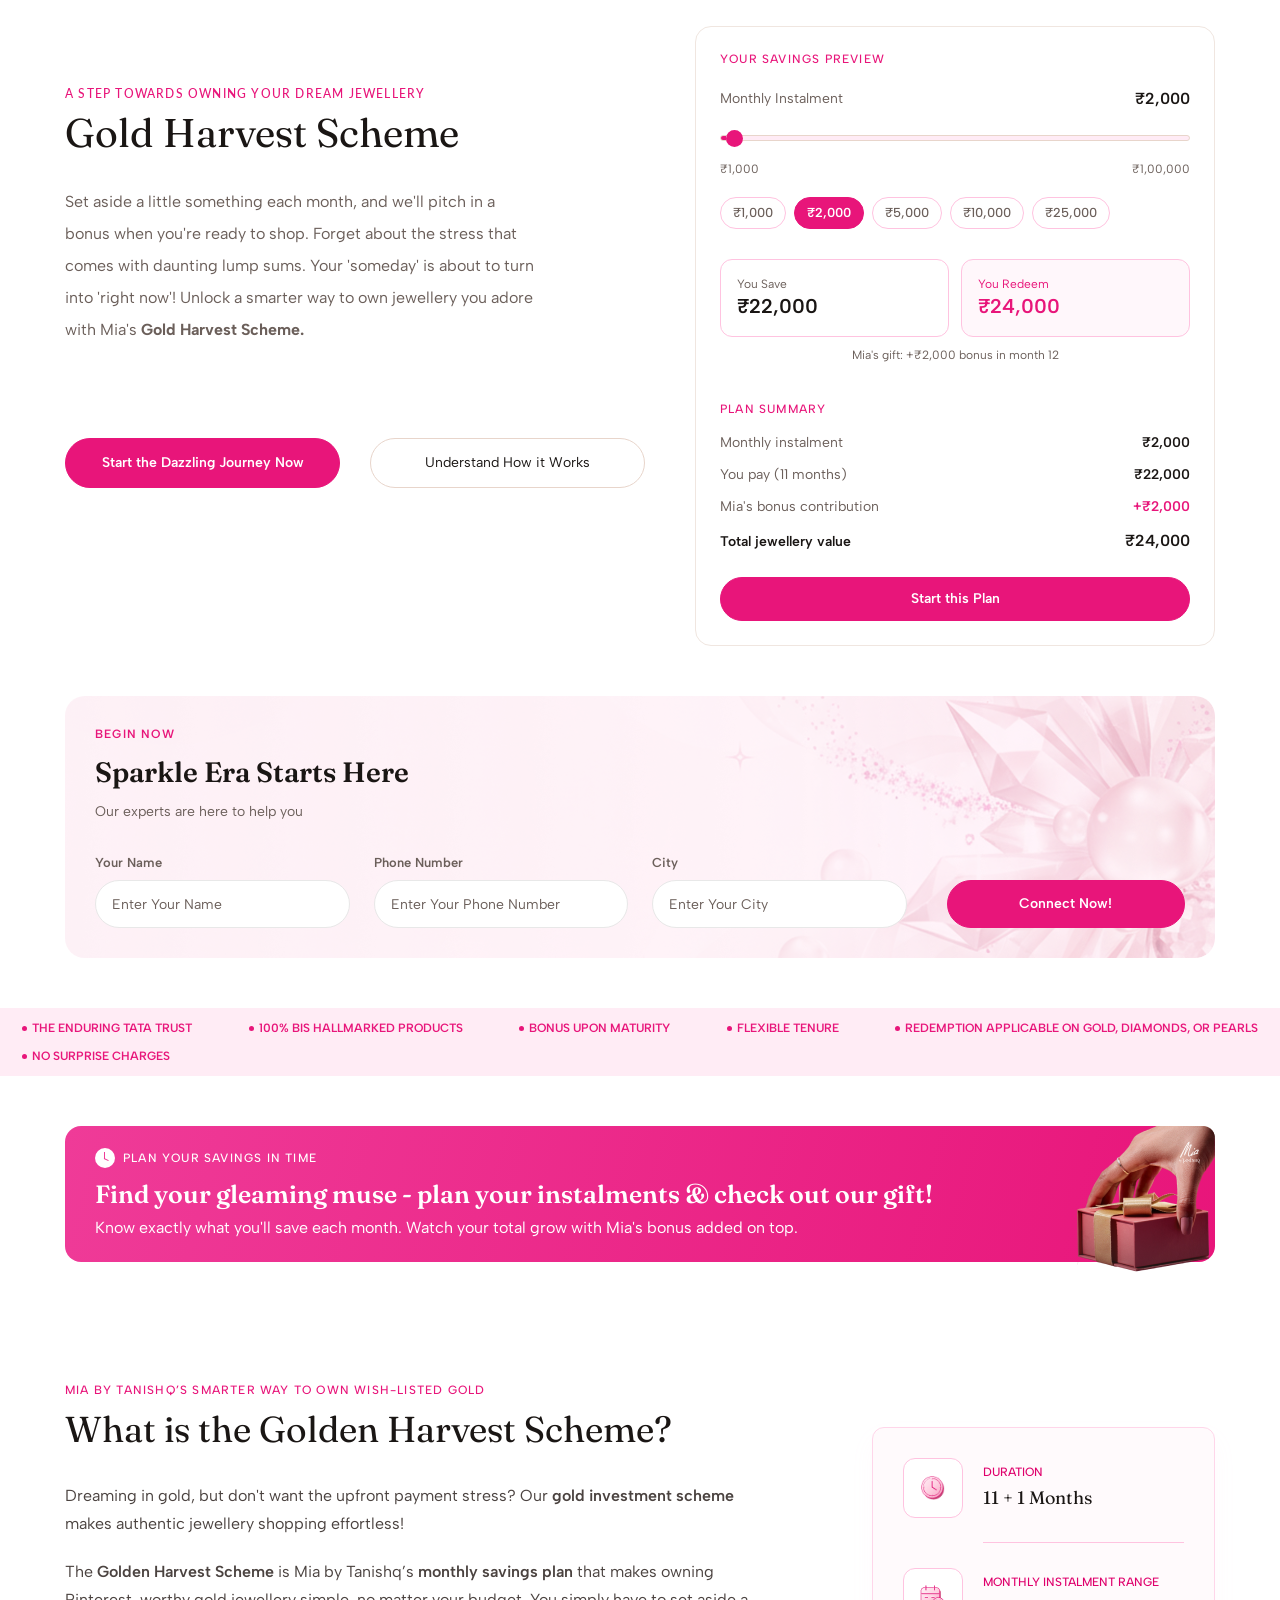
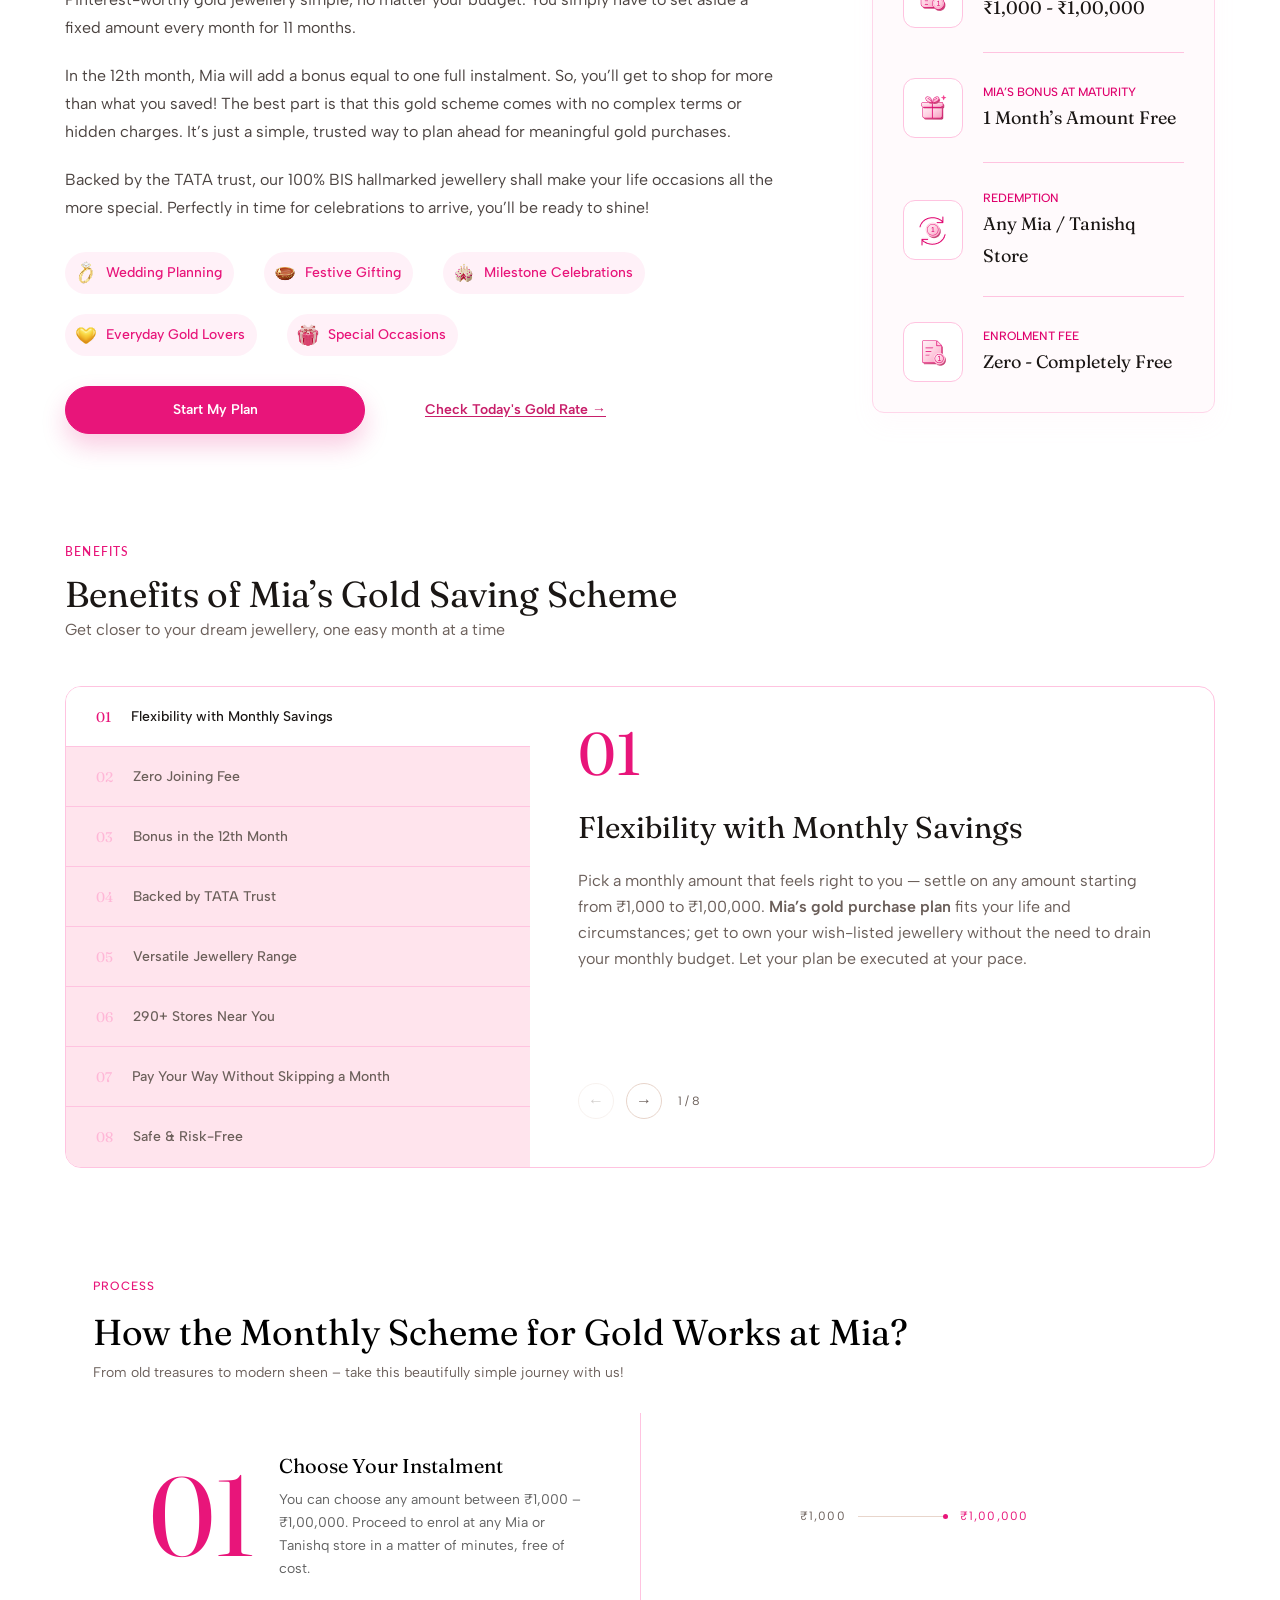
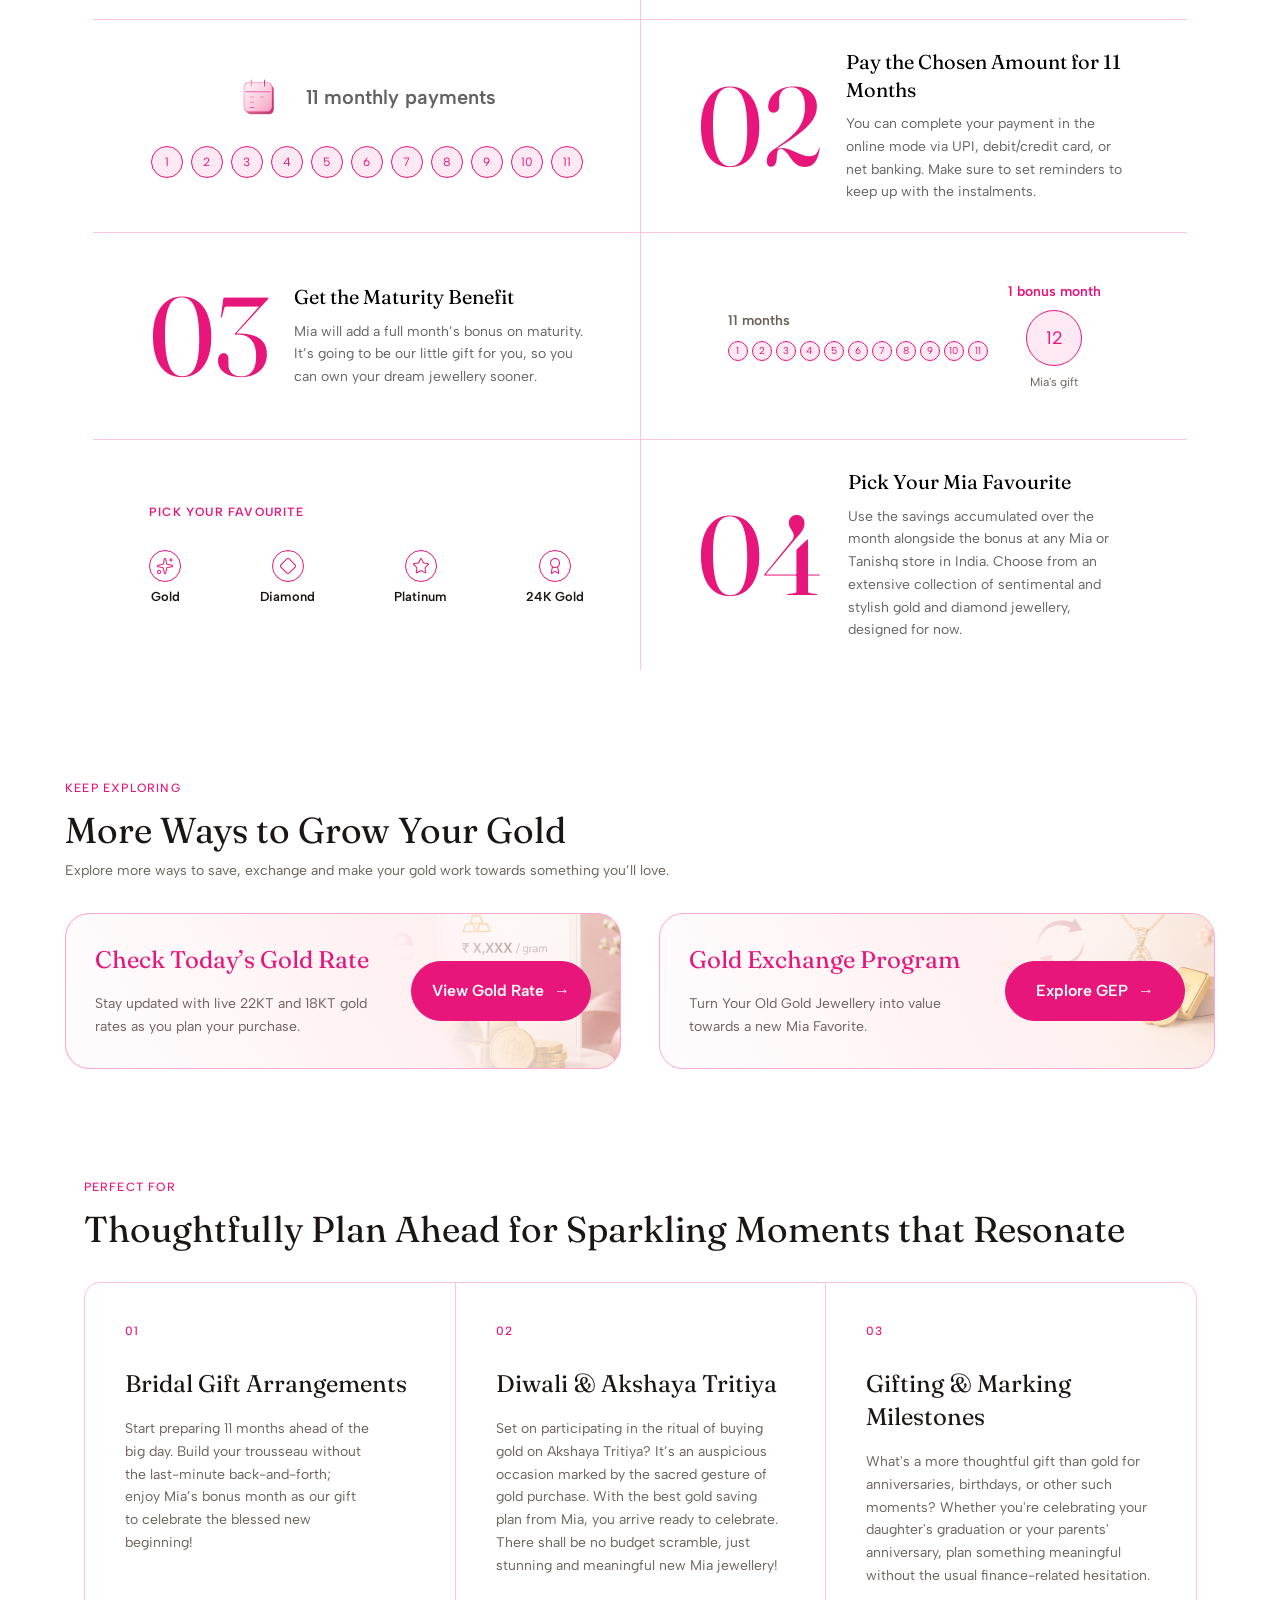
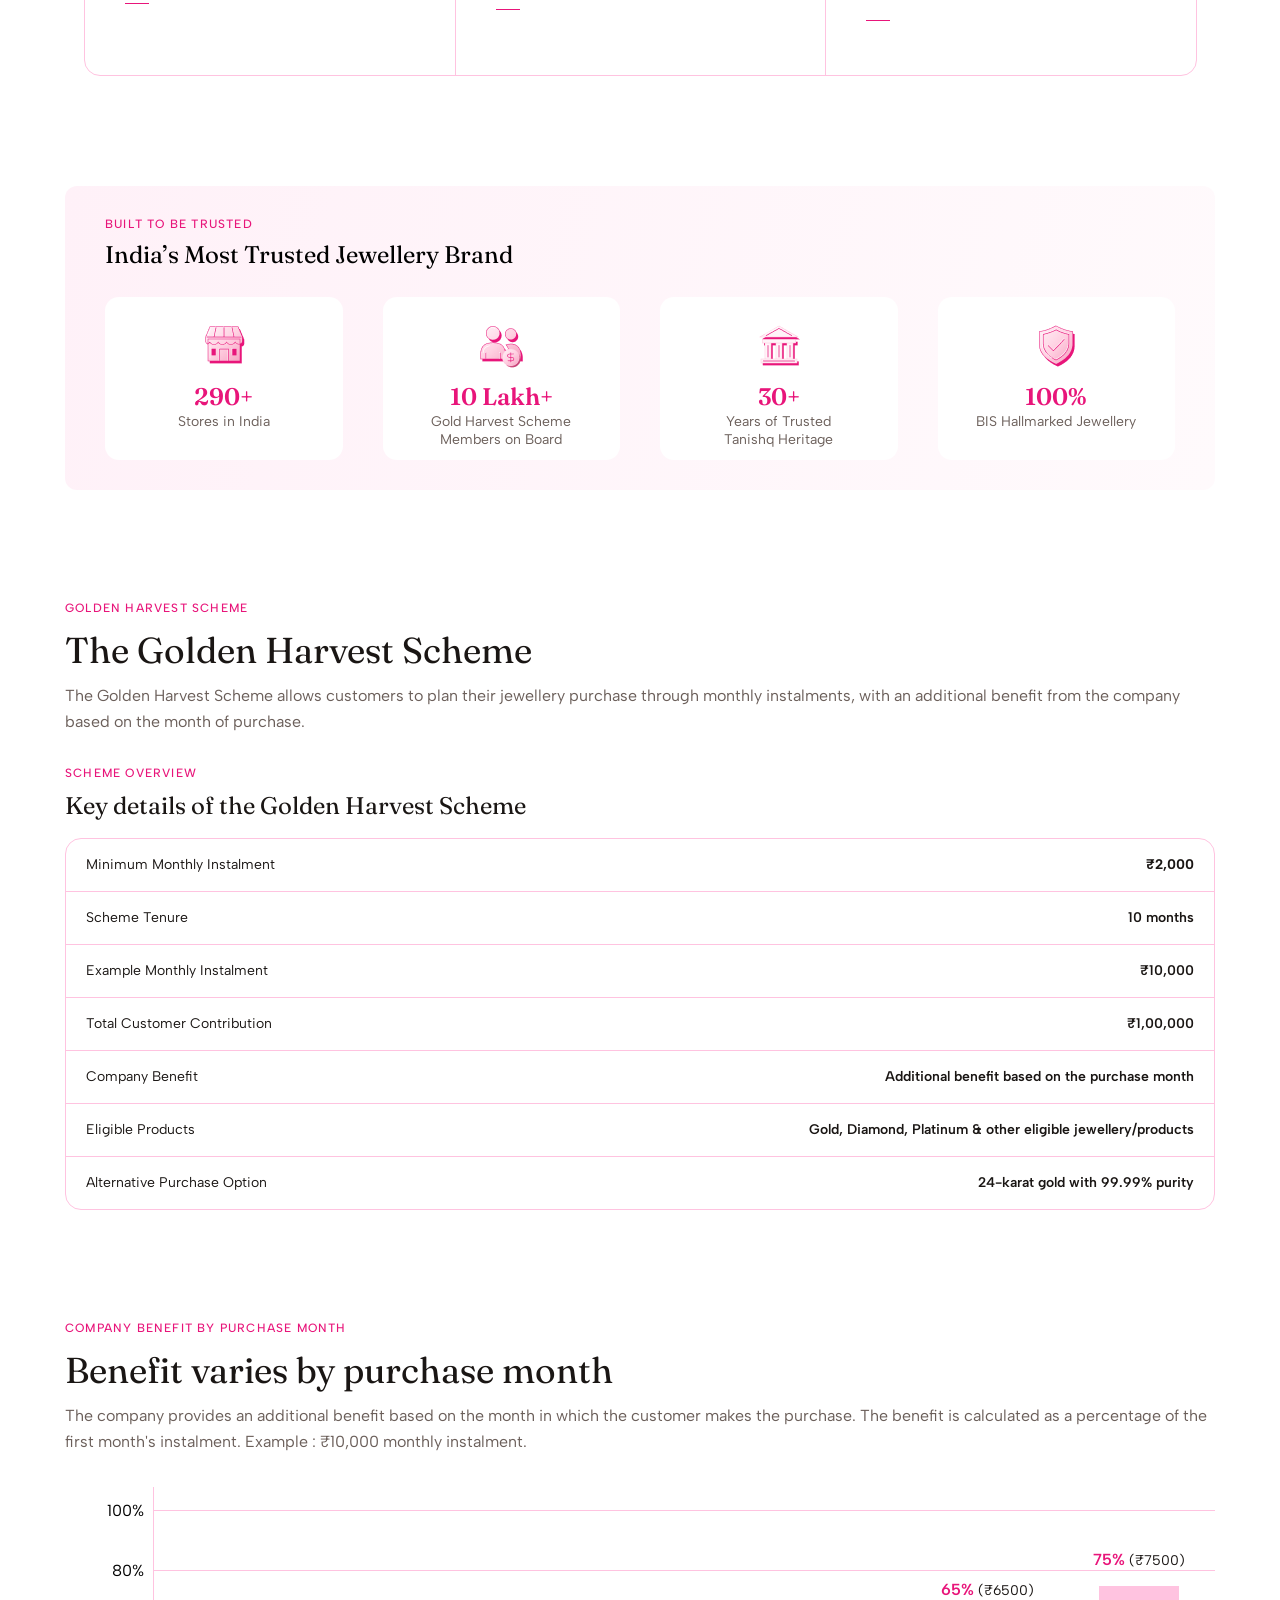
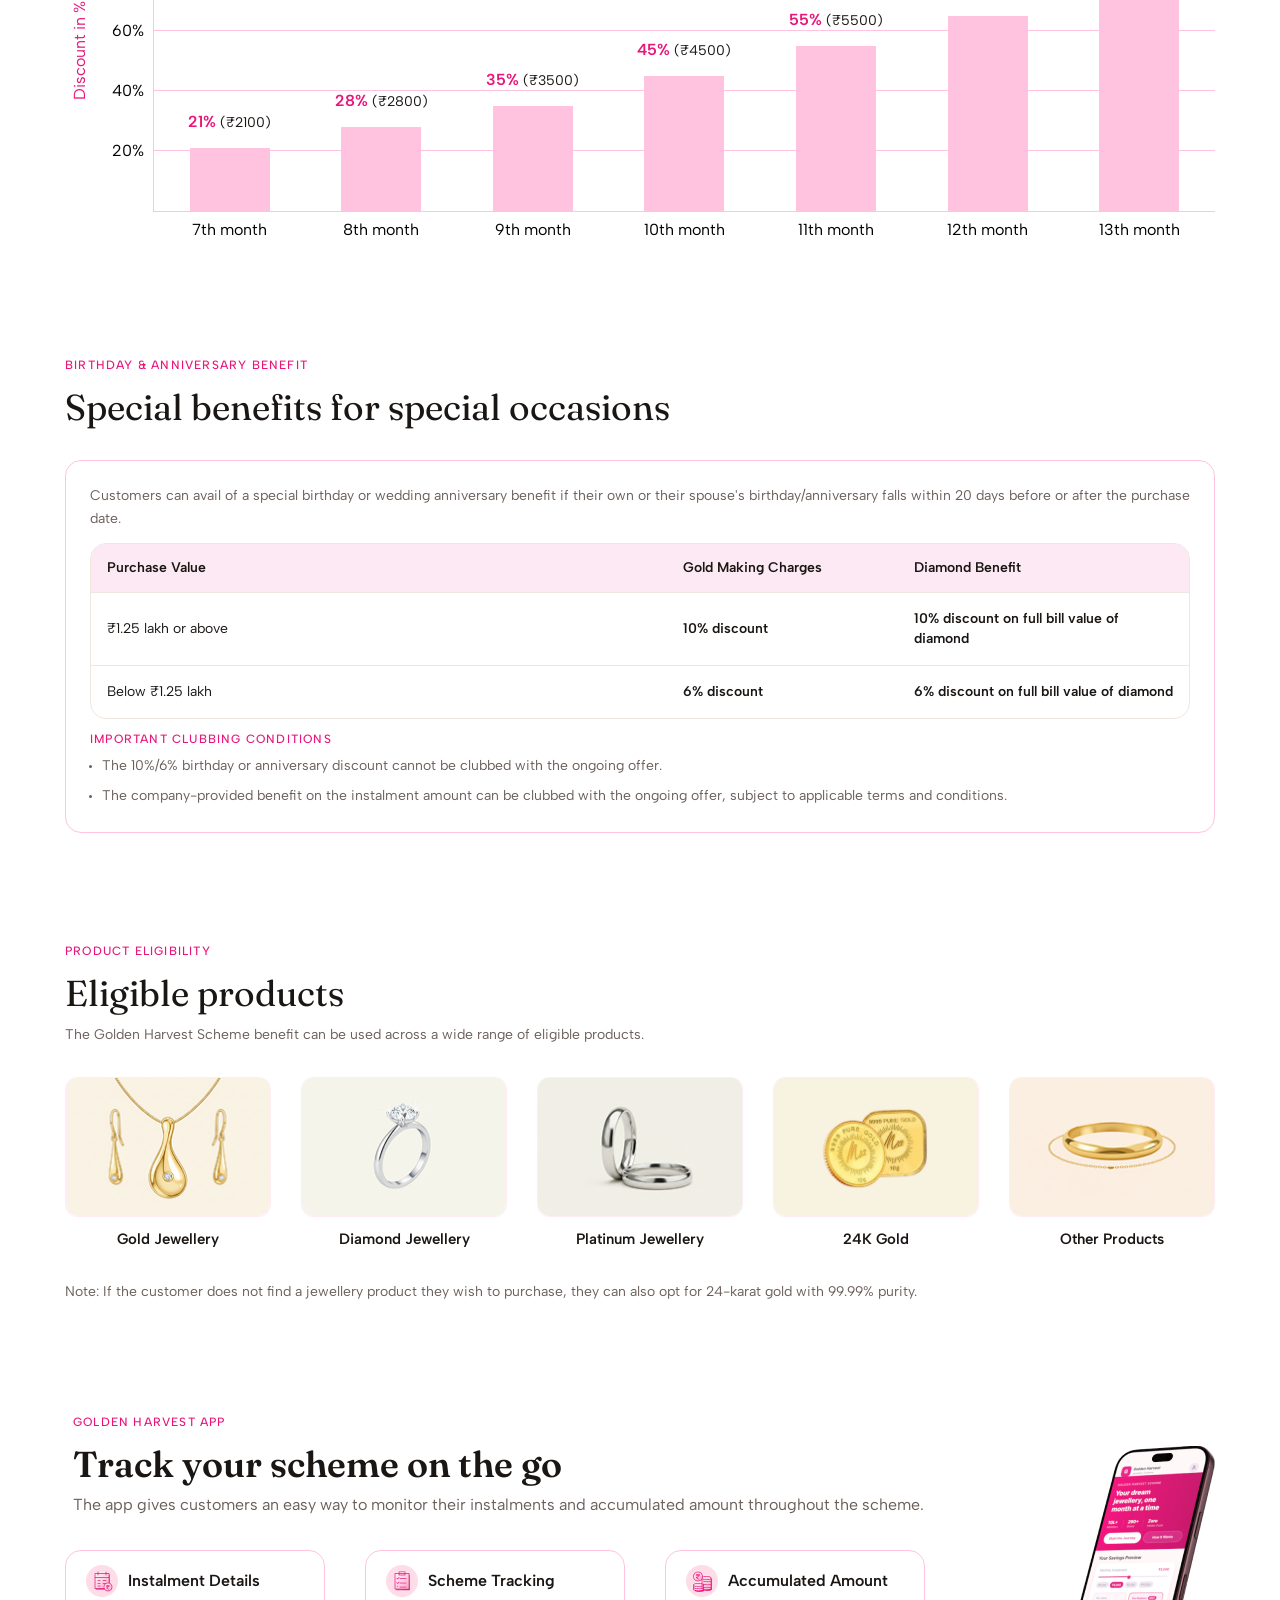
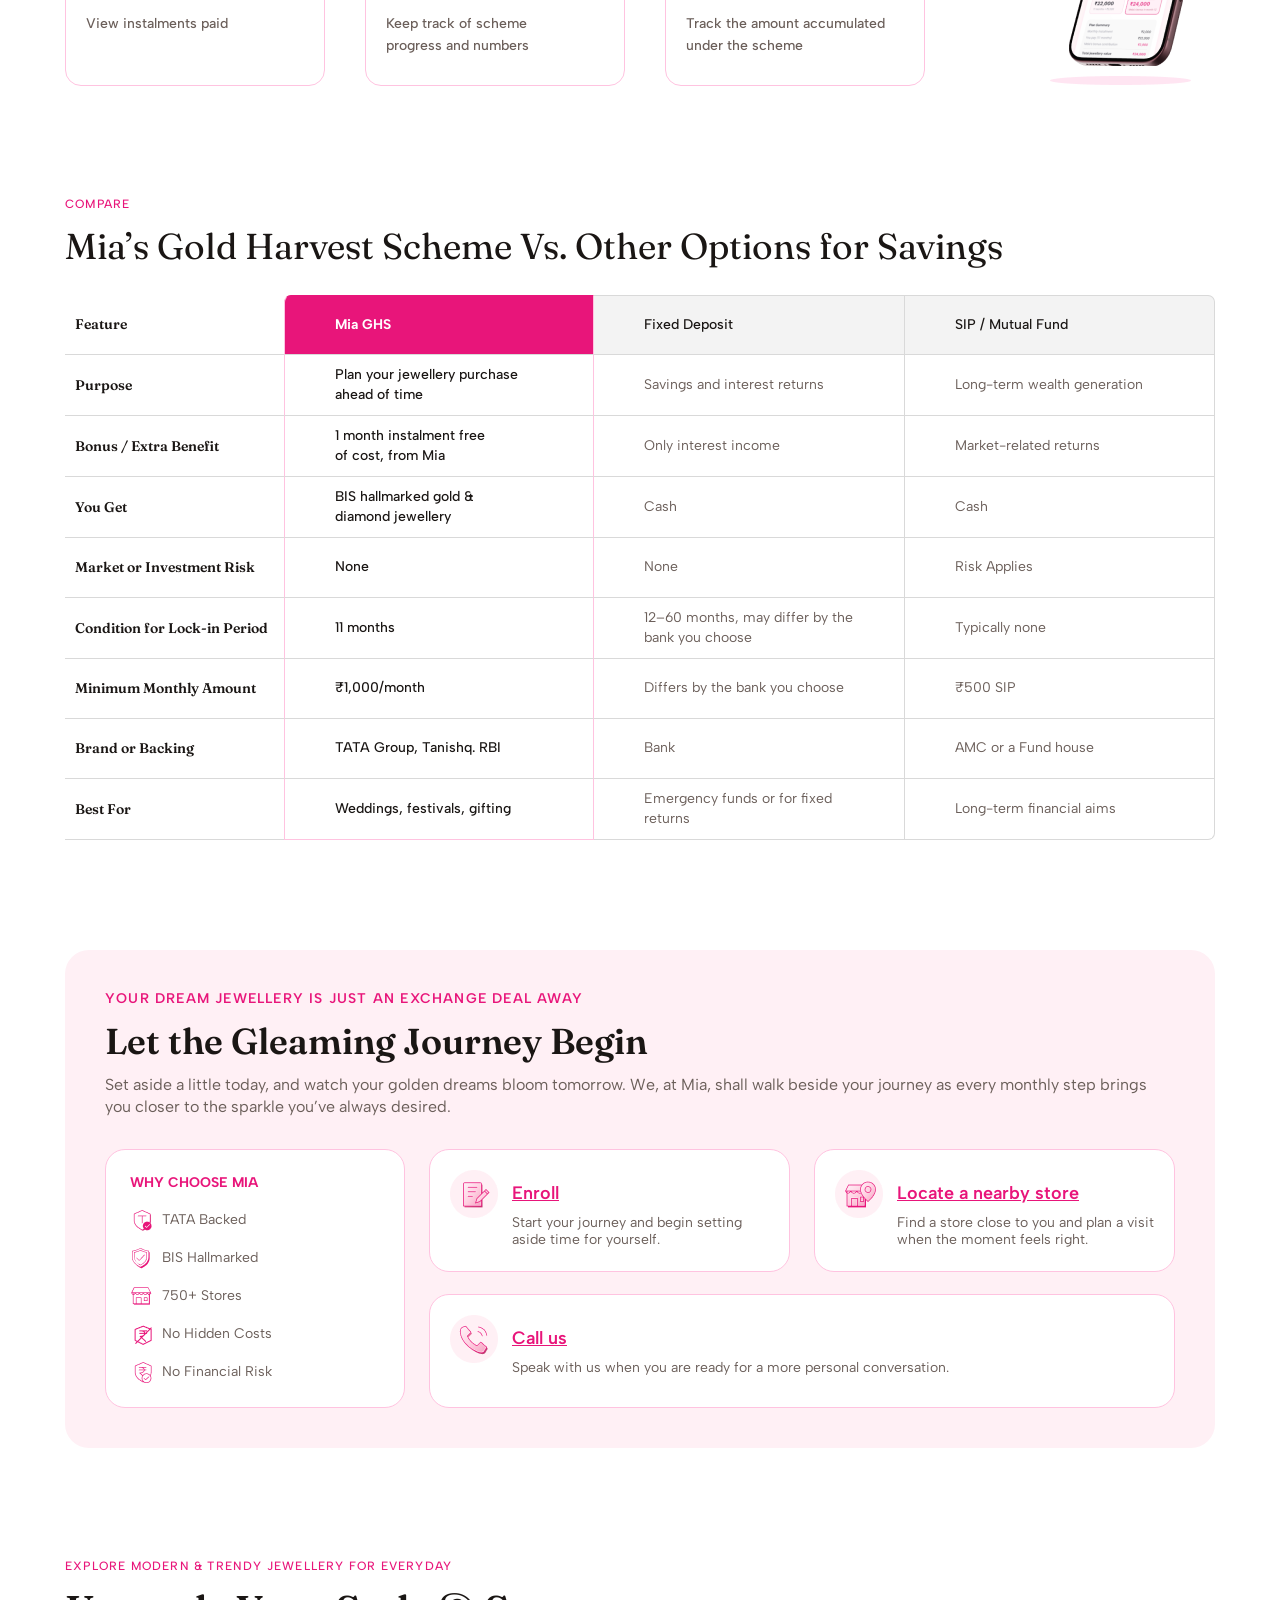
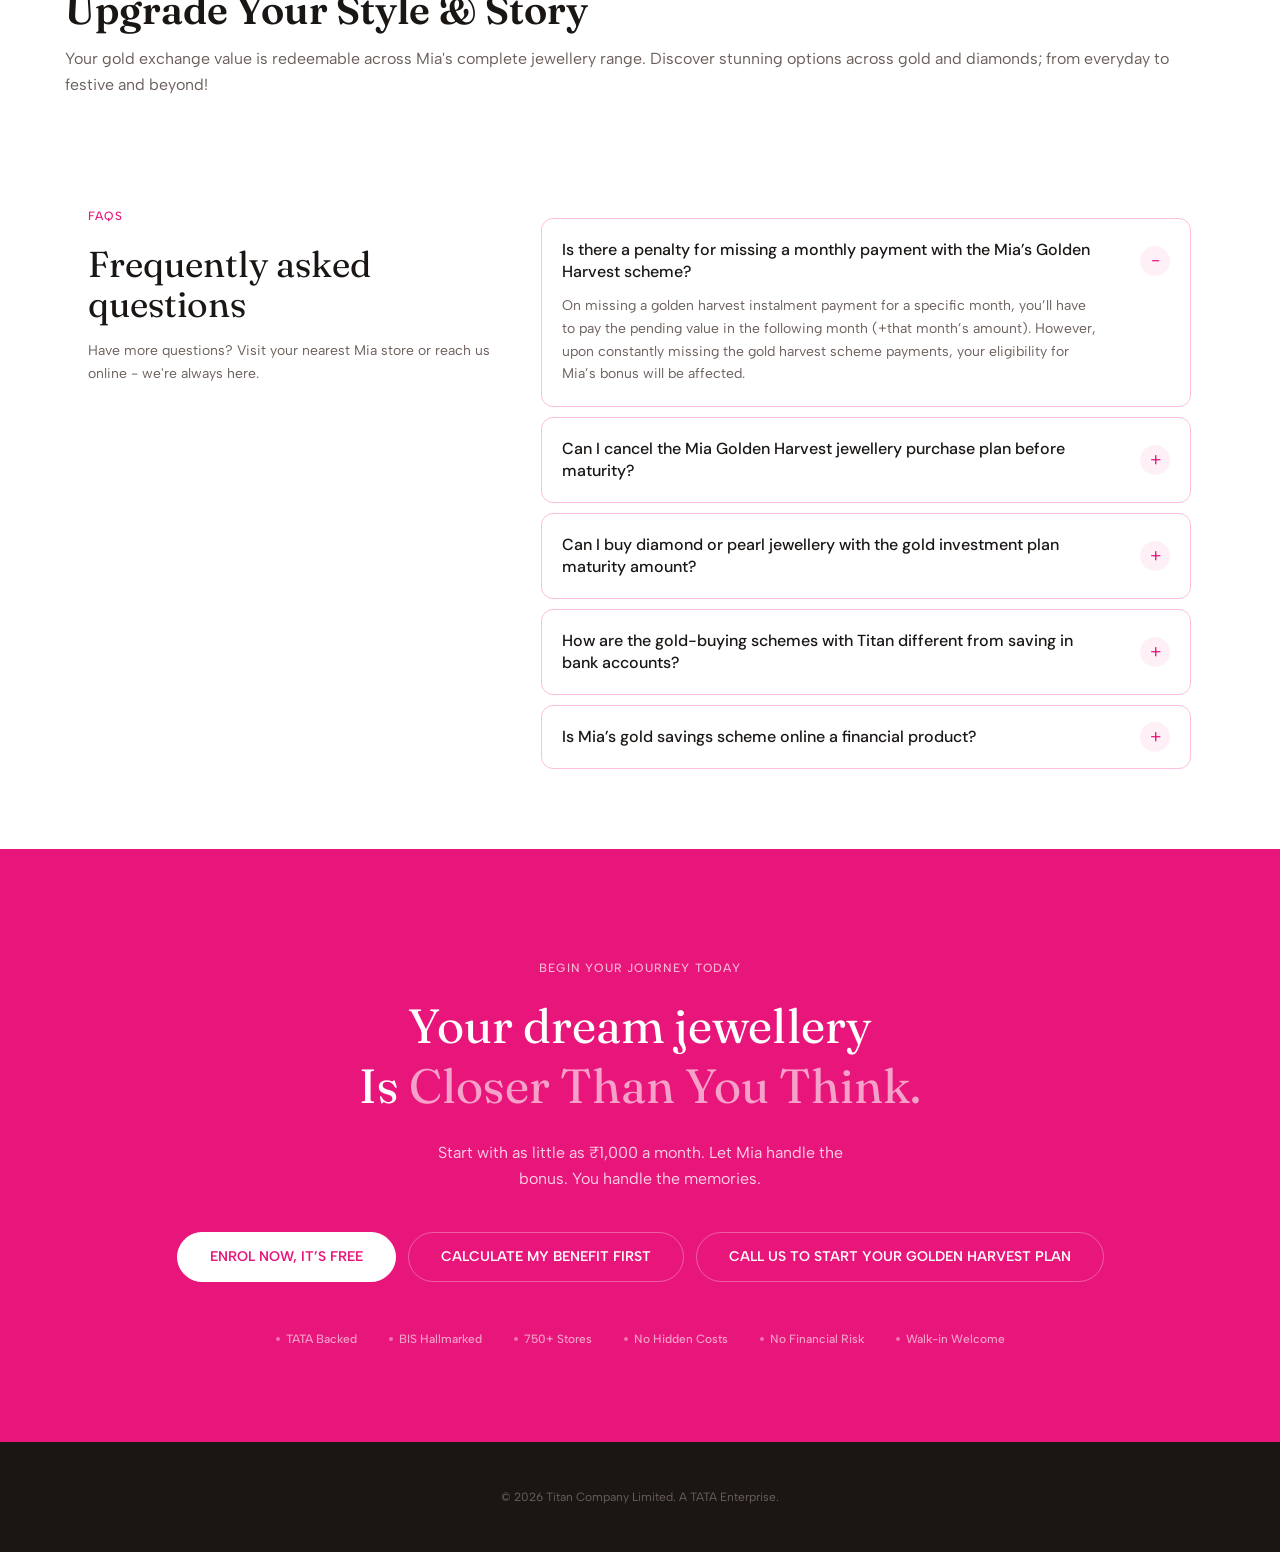
==== index.html @ 8de46e0b "Completion" ====
<!doctype html>
<html lang="en-IN">
<head>
  <meta charset="utf-8">
  <meta name="viewport" content="width=device-width, initial-scale=1">
  <title>Golden Harvest Scheme | Gold Saving &amp; Investment Plan | Mia by Tanishq</title>
  <meta name="description" content="Explore Mia’s Golden Harvest Scheme, a smart gold saving scheme designed to help you plan your jewellery purchase with easy monthly instalments and added benefits.">
  <link rel="canonical" href="https://www.miabytanishq.com/en_IN/golden-harvest-scheme">
  <link rel="preconnect" href="https://fonts.googleapis.com">
  <link rel="preconnect" href="https://fonts.gstatic.com" crossorigin>
  <link href="https://fonts.googleapis.com/css2?family=Albert+Sans:wght@400;500;600;700&family=DM+Sans:wght@500&family=Fraunces:wght@400;600&family=Lato:wght@400;700&display=swap" rel="stylesheet">
  <link rel="stylesheet" href="styles.css">
  <script src="script.js" defer></script>
</head>
<body>
  <main class="ghs-page">
    <section class="ghs-hero" aria-labelledby="ghs-heading">
      <div class="ghs-intro">
        <p class="ghs-eyebrow ghs-tagline">A Step Towards Owning Your Dream Jewellery</p>
        <h1 id="ghs-heading">Gold Harvest Scheme</h1>
        <p class="ghs-description">Set aside a little something each month, and we'll pitch in a bonus when you're ready to shop. Forget about the stress that comes with daunting lump sums. Your 'someday' is about to turn into 'right now'! Unlock a smarter way to own jewellery you adore with Mia's <strong>Gold Harvest Scheme.</strong></p>
        <div class="ghs-actions">
          <a class="ghs-button" href="#savings-preview" id="explore-plan">Start the Dazzling Journey Now</a>
          <button class="ghs-button ghs-button-secondary" type="button" id="how-it-works">Understand How it Works</button>
        </div>
      </div>

      <div class="ghs-calculator" id="savings-preview" aria-labelledby="preview-heading">
        <h2 class="ghs-eyebrow" id="preview-heading">Your Savings Preview</h2>
        <div class="ghs-instalment">
          <label for="monthly-instalment">Monthly Instalment</label>
          <output for="monthly-instalment" id="monthly-amount">₹2,000</output>
        </div>
        <input class="ghs-range" id="monthly-instalment" type="range" min="1000" max="100000" step="1000" value="2000" aria-describedby="range-limits">
        <div class="ghs-range-limits" id="range-limits"><span>₹1,000</span><span>₹1,00,000</span></div>
        <div class="ghs-presets" role="group" aria-label="Choose a monthly instalment">
          <button type="button" data-amount="1000" aria-pressed="false">₹1,000</button>
          <button type="button" data-amount="2000" aria-pressed="true">₹2,000</button>
          <button type="button" data-amount="5000" aria-pressed="false">₹5,000</button>
          <button type="button" data-amount="10000" aria-pressed="false">₹10,000</button>
          <button type="button" data-amount="25000" aria-pressed="false">₹25,000</button>
        </div>
        <div class="ghs-results" aria-live="polite" aria-atomic="true">
          <div class="ghs-result"><span>You Save</span><output id="saved-amount" for="monthly-instalment">₹22,000</output></div>
          <div class="ghs-result ghs-result-redeem"><span>You Redeem</span><output id="redeem-amount" for="monthly-instalment">₹24,000</output></div>
        </div>
        <p class="ghs-gift">Mia's gift: <span id="gift-amount">+₹2,000</span> bonus in month 12</p>
        <div class="ghs-summary">
          <h3 class="ghs-eyebrow">Plan Summary</h3>
          <dl>
            <div><dt>Monthly instalment</dt><dd id="summary-monthly">₹2,000</dd></div>
            <div><dt>You pay (11 months)</dt><dd id="summary-saved">₹22,000</dd></div>
            <div><dt>Mia's bonus contribution</dt><dd class="ghs-pink" id="summary-bonus">+₹2,000</dd></div>
            <div class="ghs-summary-total"><dt>Total jewellery value</dt><dd id="summary-total">₹24,000</dd></div>
          </dl>
          <button class="ghs-button ghs-start-plan" id="start-plan" type="button">Start this Plan</button>
        </div>
      </div>
    </section>
    <section class="ghs-contact ghs-container" aria-labelledby="contact-heading">
      <div class="ghs-contact-header">
        <p class="ghs-eyebrow">Begin Now</p>
        <h2 id="contact-heading">Sparkle Era Starts Here</h2>
        <p>Our experts are here to help you</p>
      </div>
      <form class="ghs-contact-form" id="contact-form">
        <div class="ghs-field">
          <label for="contact-name">Your Name</label>
          <input id="contact-name" name="name" type="text" placeholder="Enter Your Name" autocomplete="name" maxlength="100" required>
        </div>
        <div class="ghs-field">
          <label for="contact-phone">Phone Number</label>
          <input id="contact-phone" name="phone" type="tel" placeholder="Enter Your Phone Number" autocomplete="tel-national" inputmode="numeric" pattern="[0-9]{10}" maxlength="10" title="Enter a 10-digit phone number" required>
        </div>
        <div class="ghs-field">
          <label for="contact-city">City</label>
          <input id="contact-city" name="city" type="text" placeholder="Enter Your City" autocomplete="address-level2" maxlength="100" required>
        </div>
        <button class="ghs-button ghs-connect" type="submit">Connect Now!</button>
        <p class="ghs-contact-status" id="contact-status" role="status" hidden></p>
      </form>
    </section>

    <aside class="ghs-benefits" aria-label="Golden Harvest benefits">
      <div class="ghs-benefits-track">
      <ul>
        <li>The Enduring TATA Trust</li>
        <li>100% BIS Hallmarked Products</li>
        <li>Bonus Upon Maturity</li>
        <li>Flexible Tenure</li>
        <li>Redemption Applicable on Gold, Diamonds, or Pearls</li>
        <li>No Surprise Charges</li>
      </ul>
      </div>
    </aside>

    <section class="ghs-savings-banner ghs-container" aria-labelledby="savings-banner-heading">
      <div class="ghs-banner-copy">
        <p class="ghs-eyebrow"><span class="ghs-clock" aria-hidden="true"></span>Plan Your Savings in Time</p>
        <h2 id="savings-banner-heading">Find your gleaming muse - plan your instalments &amp; check out our gift!</h2>
        <p class="ghs-banner-description">Know exactly what you'll save each month. Watch your total grow with Mia's bonus added on top.</p>
      </div>
      <img class="ghs-banner-gift" src="assets/Mask%20group.png" width="138" height="146" alt="" loading="lazy">
    </section>

    <section class="ghs-about ghs-container" aria-labelledby="about-heading">
      <div class="ghs-about-copy">
        <p class="ghs-eyebrow">Mia by Tanishq’s Smarter Way to Own Wish-listed Gold</p>
        <h2 id="about-heading">What is the Golden Harvest Scheme?</h2>
        <div class="ghs-about-description">
          <p>Dreaming in gold, but don't want the upfront payment stress? Our <strong>gold investment scheme</strong> makes authentic jewellery shopping effortless!</p>
          <p>The <strong>Golden Harvest Scheme</strong> is Mia by Tanishq’s <strong>monthly savings plan</strong> that makes owning Pinterest-worthy gold jewellery simple, no matter your budget. You simply have to set aside a fixed amount every month for 11 months.</p>
          <p>In the 12th month, Mia will add a bonus equal to one full instalment. So, you’ll get to shop for more than what you saved! The best part is that this gold scheme comes with no complex terms or hidden charges. It’s just a simple, trusted way to plan ahead for meaningful gold purchases.</p>
          <p>Backed by the TATA trust, our 100% BIS hallmarked jewellery shall make your life occasions all the more special. Perfectly in time for celebrations to arrive, you’ll be ready to shine!</p>
        </div>
        <ul class="ghs-occasions" aria-label="Plan for your special moments">
          <li><img src="assets/Gold%20Diamond%20Ring%203D%20Icon%20%E2%80%94%20Transparent.png" width="30" height="30" alt="" loading="lazy">Wedding Planning</li>
          <li><img src="assets/3D%20Diya%20Icon.png" width="30" height="30" alt="" loading="lazy">Festive Gifting</li>
          <li><img src="assets/3D%20Cake%20with%20Candles.png" width="30" height="30" alt="" loading="lazy">Milestone Celebrations</li>
          <li><img src="assets/3D%20Yellow%20Heart%20Icon.png" width="30" height="30" alt="" loading="lazy">Everyday Gold Lovers</li>
          <li><img src="assets/3D%20Gift%20Box%20with%20Ribbon.png" width="30" height="30" alt="" loading="lazy">Special Occasions</li>
        </ul>
        <div class="ghs-about-actions">
          <a class="ghs-button ghs-about-start" href="#savings-preview" id="about-start-plan">Start My Plan</a>
          <a class="ghs-gold-rate" href="https://www.miabytanishq.com/en_IN/gold-rate-today">Check Today's Gold Rate <span aria-hidden="true">→</span></a>
        </div>
      </div>

      <aside class="ghs-scheme-card" aria-label="Golden Harvest plan details">
        <div class="ghs-scheme-list">
          <div class="ghs-scheme-detail">
            <span class="ghs-scheme-icon"><img src="assets/Duration.png" width="32" height="32" alt="" loading="lazy"></span>
            <dl><dt>Duration</dt><dd>11 + 1 Months</dd></dl>
          </div>
          <div class="ghs-scheme-detail">
            <span class="ghs-scheme-icon"><img src="assets/Monthly%20Instalment%20Range.png" width="32" height="32" alt="" loading="lazy"></span>
            <dl><dt>Monthly Instalment Range</dt><dd>₹1,000 - ₹1,00,000</dd></dl>
          </div>
          <div class="ghs-scheme-detail">
            <span class="ghs-scheme-icon"><img src="assets/Mia%E2%80%99s%20Bonus%20at%20Maturity.png" width="32" height="32" alt="" loading="lazy"></span>
            <dl><dt>Mia’s Bonus at Maturity</dt><dd>1 Month’s Amount Free</dd></dl>
          </div>
          <div class="ghs-scheme-detail">
            <span class="ghs-scheme-icon"><img src="assets/Redemption.png" width="32" height="32" alt="" loading="lazy"></span>
            <dl><dt>Redemption</dt><dd>Any Mia / Tanishq Store</dd></dl>
          </div>
          <div class="ghs-scheme-detail">
            <span class="ghs-scheme-icon"><img src="assets/Enrolment%20Fee%20%E2%80%94%20pink%203D%20artwork.png" width="32" height="32" alt="" loading="lazy"></span>
            <dl><dt>Enrolment Fee</dt><dd>Zero - Completely Free</dd></dl>
          </div>
        </div>
      </aside>
    </section>
    <section class="ghs-benefit-section ghs-container" aria-labelledby="benefits-heading">
      <p class="ghs-eyebrow ghs-tagline">Benefits</p>
      <h2 id="benefits-heading">Benefits of Mia’s Gold Saving Scheme</h2>
      <p class="ghs-benefit-subtitle">Get closer to your dream jewellery, one easy month at a time</p>
      <div class="ghs-benefit-card">
        <div class="ghs-benefit-tabs" role="tablist" aria-label="Scheme benefits" aria-orientation="vertical">
          <button type="button" role="tab" id="benefit-tab-1" aria-controls="benefit-panel-1" aria-selected="true" tabindex="0"><span>01</span>Flexibility with Monthly Savings</button>
          <button type="button" role="tab" id="benefit-tab-2" aria-controls="benefit-panel-2" aria-selected="false" tabindex="-1"><span>02</span>Zero Joining Fee</button>
          <button type="button" role="tab" id="benefit-tab-3" aria-controls="benefit-panel-3" aria-selected="false" tabindex="-1"><span>03</span>Bonus in the 12th Month</button>
          <button type="button" role="tab" id="benefit-tab-4" aria-controls="benefit-panel-4" aria-selected="false" tabindex="-1"><span>04</span>Backed by TATA Trust</button>
          <button type="button" role="tab" id="benefit-tab-5" aria-controls="benefit-panel-5" aria-selected="false" tabindex="-1"><span>05</span>Versatile Jewellery Range</button>
          <button type="button" role="tab" id="benefit-tab-6" aria-controls="benefit-panel-6" aria-selected="false" tabindex="-1"><span>06</span>290+ Stores Near You</button>
          <button type="button" role="tab" id="benefit-tab-7" aria-controls="benefit-panel-7" aria-selected="false" tabindex="-1"><span>07</span>Pay Your Way Without Skipping a Month</button>
          <button type="button" role="tab" id="benefit-tab-8" aria-controls="benefit-panel-8" aria-selected="false" tabindex="-1"><span>08</span>Safe &amp; Risk-Free</button>
        </div>
        <div class="ghs-benefit-content">
          <div class="ghs-benefit-panels" aria-live="polite" aria-atomic="true">
            <article role="tabpanel" id="benefit-panel-1" aria-labelledby="benefit-tab-1" tabindex="0">
              <p class="ghs-benefit-number" aria-hidden="true">01</p>
              <h3>Flexibility with Monthly Savings</h3>
              <p class="ghs-benefit-description">Pick a monthly amount that feels right to you — settle on any amount starting from ₹1,000 to ₹1,00,000. <strong>Mia’s gold purchase plan</strong> fits your life and circumstances; get to own your wish-listed jewellery without the need to drain your monthly budget. Let your plan be executed at your pace.</p>
            </article>
            <!-- Temporary editorial copy for benefits 2–8; replace with client-approved text. -->
            <article role="tabpanel" id="benefit-panel-2" aria-labelledby="benefit-tab-2" tabindex="0" hidden>
              <p class="ghs-benefit-number" aria-hidden="true">02</p>
              <h3>Zero Joining Fee</h3>
              <p class="ghs-benefit-description">Start planning for your next jewellery purchase without a joining fee. Choose your monthly instalment and put your savings towards the pieces you love, with no enrolment cost added to your plan.</p>
            </article>
            <article role="tabpanel" id="benefit-panel-3" aria-labelledby="benefit-tab-3" tabindex="0" hidden>
              <p class="ghs-benefit-number" aria-hidden="true">03</p>
              <h3>Bonus in the 12th Month</h3>
              <p class="ghs-benefit-description">Make your monthly savings go a little further. After 11 monthly instalments, Mia’s bonus contribution in month 12 adds one month’s amount to your jewellery purchase value, giving you more to look forward to.</p>
            </article>
            <article role="tabpanel" id="benefit-panel-4" aria-labelledby="benefit-tab-4" tabindex="0" hidden>
              <p class="ghs-benefit-number" aria-hidden="true">04</p>
              <h3>Backed by TATA Trust</h3>
              <p class="ghs-benefit-description">Plan your jewellery purchase with the assurance of Mia by Tanishq and the enduring TATA trust. Explore BIS hallmarked gold jewellery and find a meaningful piece to mark your next special moment.</p>
            </article>
            <article role="tabpanel" id="benefit-panel-5" aria-labelledby="benefit-tab-5" tabindex="0" hidden>
              <p class="ghs-benefit-number" aria-hidden="true">05</p>
              <h3>Versatile Jewellery Range</h3>
              <p class="ghs-benefit-description">From everyday favourites to celebration pieces, plan for jewellery that suits your style. Explore gold, diamond and pearl designs as you build your wish list for a future purchase.</p>
            </article>
            <article role="tabpanel" id="benefit-panel-6" aria-labelledby="benefit-tab-6" tabindex="0" hidden>
              <p class="ghs-benefit-number" aria-hidden="true">06</p>
              <h3>290+ Stores Near You</h3>
              <p class="ghs-benefit-description">Bring your jewellery wish list to a Mia or Tanishq store and explore your options in person. A store expert can help you understand the plan and choose jewellery for the occasion you’re saving towards.</p>
            </article>
            <article role="tabpanel" id="benefit-panel-7" aria-labelledby="benefit-tab-7" tabindex="0" hidden>
              <p class="ghs-benefit-number" aria-hidden="true">07</p>
              <h3>Pay Your Way Without Skipping a Month</h3>
              <p class="ghs-benefit-description">Build a monthly saving routine around your jewellery goals. Keep track of each instalment and ask your store expert about the available payment options to help you stay on schedule throughout your plan.</p>
            </article>
            <article role="tabpanel" id="benefit-panel-8" aria-labelledby="benefit-tab-8" tabindex="0" hidden>
              <p class="ghs-benefit-number" aria-hidden="true">08</p>
              <h3>Safe &amp; Risk-Free</h3>
              <p class="ghs-benefit-description">Plan ahead for a jewellery purchase with a monthly amount you can budget for. Review the scheme terms, payment schedule and redemption conditions with a Mia expert so you can make an informed choice before enrolling.</p>
            </article>
          </div>
          <div class="ghs-benefit-navigation" role="group" aria-label="Navigate benefits">
            <button type="button" id="benefit-previous" aria-label="Previous benefit" disabled><span aria-hidden="true">←</span></button>
            <button type="button" id="benefit-next" aria-label="Next benefit"><span aria-hidden="true">→</span></button>
            <span id="benefit-counter" aria-label="Benefit 1 of 8">1 / 8</span>
          </div>
        </div>
      </div>
    </section>
    <section class="ghs-process ghs-container" aria-labelledby="process-heading">
      <p class="ghs-eyebrow">Process</p>
      <h2 id="process-heading">How the Monthly Scheme for Gold Works at Mia?</h2>
      <p class="ghs-process-subtitle">From old treasures to modern sheen – take this beautifully simple journey with us!</p>
      <ol class="ghs-process-steps">
        <li>
          <div class="ghs-process-copy">
            <span class="ghs-process-number" aria-hidden="true">01</span>
            <div><h3>Choose Your Instalment</h3><p>You can choose any amount between ₹1,000 – ₹1,00,000. Proceed to enrol at any Mia or Tanishq store in a matter of minutes, free of cost.</p></div>
          </div>
          <div class="ghs-process-visual">
            <div class="ghs-process-range" aria-label="Monthly instalment range: 1,000 to 1,00,000 rupees"><span>₹1,000</span><span class="ghs-process-range-line" aria-hidden="true"></span><span>₹1,00,000</span></div>
          </div>
        </li>
        <li>
          <div class="ghs-process-copy">
            <span class="ghs-process-number" aria-hidden="true">02</span>
            <div><h3>Pay the Chosen Amount for 11 Months</h3><p>You can complete your payment in the online mode via UPI, debit/credit card, or net banking. Make sure to set reminders to keep up with the instalments.</p></div>
          </div>
          <div class="ghs-process-visual">
            <div class="ghs-process-payments">
              <p class="ghs-payments-heading"><img src="assets/Monthly%20Instalment%20Range%20(1).png" width="48" height="48" alt="" loading="lazy">11 monthly payments</p>
              <ol class="ghs-months" aria-label="Eleven monthly instalments"><li>1</li><li>2</li><li>3</li><li>4</li><li>5</li><li>6</li><li>7</li><li>8</li><li>9</li><li>10</li><li>11</li></ol>
            </div>
          </div>
        </li>
        <li>
          <div class="ghs-process-copy">
            <span class="ghs-process-number" aria-hidden="true">03</span>
            <div><h3>Get the Maturity Benefit</h3><p>Mia will add a full month’s bonus on maturity. It’s going to be our little gift for you, so you can own your dream jewellery sooner.</p></div>
          </div>
          <div class="ghs-process-visual">
            <div class="ghs-process-maturity">
              <div class="ghs-maturity-months"><p>11 months</p><ol class="ghs-months ghs-months-small" aria-label="Eleven monthly instalments"><li>1</li><li>2</li><li>3</li><li>4</li><li>5</li><li>6</li><li>7</li><li>8</li><li>9</li><li>10</li><li>11</li></ol></div>
              <div class="ghs-bonus-month"><p>1 bonus month</p><span>12</span><p>Mia's gift</p></div>
            </div>
          </div>
        </li>
        <li>
          <div class="ghs-process-copy">
            <span class="ghs-process-number" aria-hidden="true">04</span>
            <div><h3>Pick Your Mia Favourite</h3><p>Use the savings accumulated over the month alongside the bonus at any Mia or Tanishq store in India. Choose from an extensive collection of sentimental and stylish gold and diamond jewellery, designed for now.</p></div>
          </div>
          <div class="ghs-process-visual">
            <div class="ghs-process-favourites">
              <p class="ghs-eyebrow">Pick Your Favourite</p>
              <ul>
                <li><span><img src="assets/sparkles.png" width="18" height="18" alt="" loading="lazy"></span>Gold</li>
                <li><span><img src="assets/diamond.png" width="18" height="18" alt="" loading="lazy"></span>Diamond</li>
                <li><span><img src="assets/star.png" width="18" height="18" alt="" loading="lazy"></span>Platinum</li>
                <li><span><img src="assets/award.png" width="18" height="18" alt="" loading="lazy"></span>24K Gold</li>
              </ul>
            </div>
          </div>
        </li>
      </ol>
    </section>
    <section class="ghs-explore ghs-container" aria-labelledby="explore-heading">
      <p class="ghs-eyebrow">Keep Exploring</p>
      <h2 id="explore-heading">More Ways to Grow Your Gold</h2>
      <p class="ghs-explore-subtitle">Explore more ways to save, exchange and make your gold work towards something you’ll love.</p>
      <div class="ghs-explore-cards">
        <article class="ghs-explore-card ghs-explore-rate" aria-labelledby="explore-rate-heading">
          <div class="ghs-explore-copy">
            <h3 id="explore-rate-heading">Check Today’s Gold Rate</h3>
            <p>Stay updated with live 22KT and 18KT gold rates as you plan your purchase.</p>
          </div>
          <a class="ghs-button ghs-explore-button" href="https://www.miabytanishq.com/en_IN/gold-rate-today">View Gold Rate <span aria-hidden="true">→</span></a>
        </article>
        <article class="ghs-explore-card ghs-explore-exchange" aria-labelledby="explore-exchange-heading">
          <img class="ghs-exchange-art" src="assets/Mask%20group%20(1).png" width="556" height="156" alt="" loading="lazy">
          <div class="ghs-explore-copy">
            <h3 id="explore-exchange-heading">Gold Exchange Program</h3>
            <p>Turn Your Old Gold Jewellery into value towards a new Mia Favorite.</p>
          </div>
          <a class="ghs-button ghs-explore-button" href="https://www.miabytanishq.com/en_IN/gold-exchange-program.html">Explore GEP <span aria-hidden="true">→</span></a>
        </article>
      </div>
    </section>
    <section class="ghs-perfect ghs-container" aria-labelledby="perfect-heading">
      <p class="ghs-eyebrow">Perfect For</p>
      <h2 id="perfect-heading">Thoughtfully Plan Ahead for Sparkling Moments that Resonate</h2>
      <div class="ghs-perfect-cards">
        <article aria-labelledby="perfect-bridal-heading">
          <p class="ghs-eyebrow" aria-hidden="true">01</p>
          <h3 id="perfect-bridal-heading">Bridal Gift Arrangements</h3>
          <p class="ghs-perfect-description">Start preparing 11 months ahead of the big day. Build your trousseau without the last-minute back-and-forth; enjoy Mia’s bonus month as our gift to celebrate the blessed new beginning!</p>
        </article>
        <article aria-labelledby="perfect-festive-heading">
          <p class="ghs-eyebrow" aria-hidden="true">02</p>
          <h3 id="perfect-festive-heading">Diwali &amp; Akshaya Tritiya</h3>
          <p class="ghs-perfect-description">Set on participating in the ritual of buying gold on Akshaya Tritiya? It’s an auspicious occasion marked by the sacred gesture of gold purchase. With the best gold saving plan from Mia, you arrive ready to celebrate. There shall be no budget scramble, just stunning and meaningful new Mia jewellery!</p>
        </article>
        <article aria-labelledby="perfect-milestones-heading">
          <p class="ghs-eyebrow" aria-hidden="true">03</p>
          <h3 id="perfect-milestones-heading">Gifting &amp; Marking Milestones</h3>
          <p class="ghs-perfect-description">What's a more thoughtful gift than gold for anniversaries, birthdays, or other such moments? Whether you're celebrating your daughter's graduation or your parents' anniversary, plan something meaningful without the usual finance-related hesitation.</p>
        </article>
      </div>
    </section>
    <section class="ghs-trust ghs-container" aria-labelledby="trust-heading">
      <p class="ghs-eyebrow">Built to Be Trusted</p>
      <h2 id="trust-heading">India’s Most Trusted Jewellery Brand</h2>
      <ul class="ghs-trust-cards" aria-label="Mia by Tanishq in numbers">
        <li>
          <img src="assets/290%2B%20Stores%20in%20India.png" width="64" height="64" alt="" loading="lazy">
          <p class="ghs-trust-number">290+</p>
          <p class="ghs-trust-description">Stores in India</p>
        </li>
        <li>
          <img src="assets/10%20Lakh%2B%20Golden%20Harvest%20Scheme%20Mebmers%20on%20Board.png" width="64" height="64" alt="" loading="lazy">
          <p class="ghs-trust-number">10 Lakh+</p>
          <p class="ghs-trust-description">Gold Harvest Scheme<br>Members on Board</p>
        </li>
        <li>
          <img src="assets/30%2B%20Years%20of%20trusted%20Tanishq%20Heritage.png" width="64" height="64" alt="" loading="lazy">
          <p class="ghs-trust-number">30+</p>
          <p class="ghs-trust-description">Years of Trusted<br>Tanishq Heritage</p>
        </li>
        <li>
          <img src="assets/100%25%20BIS%20Hallmarked%20Jewellery.png" width="64" height="64" alt="" loading="lazy">
          <p class="ghs-trust-number">100%</p>
          <p class="ghs-trust-description">BIS Hallmarked Jewellery</p>
        </li>
      </ul>
    </section>
    <section class="ghs-overview ghs-container" aria-labelledby="overview-heading">
      <p class="ghs-eyebrow">Golden Harvest Scheme</p>
      <h2 id="overview-heading">The Golden Harvest Scheme</h2>
      <p class="ghs-overview-intro">The Golden Harvest Scheme allows customers to plan their jewellery purchase through monthly instalments, with an additional benefit from the company based on the month of purchase.</p>
      <div class="ghs-overview-details">
        <p class="ghs-eyebrow">Scheme Overview</p>
        <h3 id="overview-details-heading">Key details of the Golden Harvest Scheme</h3>
        <div class="ghs-overview-table-wrap">
          <table class="ghs-overview-table" aria-labelledby="overview-details-heading">
            <tbody>
              <tr><th scope="row">Minimum Monthly Instalment</th><td><strong>₹2,000</strong></td></tr>
              <tr><th scope="row">Scheme Tenure</th><td>10 months</td></tr>
              <tr><th scope="row">Example Monthly Instalment</th><td>₹10,000</td></tr>
              <tr><th scope="row">Total Customer Contribution</th><td>₹1,00,000</td></tr>
              <tr><th scope="row">Company Benefit</th><td>Additional benefit based on the purchase month</td></tr>
              <tr><th scope="row">Eligible Products</th><td>Gold, Diamond, Platinum &amp; other eligible jewellery/products</td></tr>
              <tr><th scope="row">Alternative Purchase Option</th><td>24-karat gold with 99.99% purity</td></tr>
            </tbody>
          </table>
        </div>
      </div>
    </section>
    <section class="ghs-purchase-benefit ghs-container" aria-labelledby="purchase-benefit-heading">
      <p class="ghs-eyebrow">Company Benefit by Purchase Month</p>
      <h2 id="purchase-benefit-heading">Benefit varies by purchase month</h2>
      <p class="ghs-purchase-intro">The company provides an additional benefit based on the month in which the customer makes the purchase. The benefit is calculated as a percentage of the first month's instalment. Example : ₹10,000 monthly instalment.</p>
      <div class="ghs-chart-scroll" role="region" aria-label="Purchase-month benefit chart" tabindex="0">
        <figure class="ghs-purchase-chart" aria-label="Company benefit for a ₹10,000 monthly instalment">
          <span class="ghs-chart-axis-title" aria-hidden="true">Discount in %</span>
          <div class="ghs-chart-plot">
            <div class="ghs-chart-grid" aria-hidden="true">
              <div style="--tick: 100"><span>100%</span></div>
              <div style="--tick: 80"><span>80%</span></div>
              <div style="--tick: 60"><span>60%</span></div>
              <div style="--tick: 40"><span>40%</span></div>
              <div style="--tick: 20"><span>20%</span></div>
            </div>
            <ul class="ghs-chart-bars">
              <li style="--benefit: 21"><span class="ghs-chart-value">21% <span>(₹2100)</span></span><span class="ghs-chart-bar" aria-hidden="true"></span><span class="ghs-chart-month">7th month</span></li>
              <li style="--benefit: 28"><span class="ghs-chart-value">28% <span>(₹2800)</span></span><span class="ghs-chart-bar" aria-hidden="true"></span><span class="ghs-chart-month">8th month</span></li>
              <li style="--benefit: 35"><span class="ghs-chart-value">35% <span>(₹3500)</span></span><span class="ghs-chart-bar" aria-hidden="true"></span><span class="ghs-chart-month">9th month</span></li>
              <li style="--benefit: 45"><span class="ghs-chart-value">45% <span>(₹4500)</span></span><span class="ghs-chart-bar" aria-hidden="true"></span><span class="ghs-chart-month">10th month</span></li>
              <li style="--benefit: 55"><span class="ghs-chart-value">55% <span>(₹5500)</span></span><span class="ghs-chart-bar" aria-hidden="true"></span><span class="ghs-chart-month">11th month</span></li>
              <li style="--benefit: 65"><span class="ghs-chart-value">65% <span>(₹6500)</span></span><span class="ghs-chart-bar" aria-hidden="true"></span><span class="ghs-chart-month">12th month</span></li>
              <li style="--benefit: 75"><span class="ghs-chart-value">75% <span>(₹7500)</span></span><span class="ghs-chart-bar" aria-hidden="true"></span><span class="ghs-chart-month">13th month</span></li>
            </ul>
          </div>
        </figure>
      </div>
    </section>
    <section class="ghs-occasion-benefit ghs-container" aria-labelledby="occasion-benefit-heading">
      <p class="ghs-eyebrow">Birthday &amp; Anniversary Benefit</p>
      <h2 id="occasion-benefit-heading">Special benefits for special occasions</h2>
      <div class="ghs-occasion-card">
        <p class="ghs-occasion-intro">Customers can avail of a special birthday or wedding anniversary benefit if their own or their spouse's birthday/anniversary falls within 20 days before or after the purchase date.</p>
        <div class="ghs-occasion-table-scroll" role="region" aria-label="Birthday and anniversary discount tiers" tabindex="0">
          <div class="ghs-occasion-table-wrap">
            <table class="ghs-occasion-table" aria-labelledby="occasion-benefit-heading">
              <colgroup><col class="ghs-occasion-purchase-col"><col class="ghs-occasion-gold-col"><col></colgroup>
              <thead>
                <tr><th scope="col">Purchase Value</th><th scope="col">Gold Making Charges</th><th scope="col">Diamond Benefit</th></tr>
              </thead>
              <tbody>
                <tr><th scope="row">₹1.25 lakh or above</th><td>10% discount</td><td>10% discount on full bill value of diamond</td></tr>
                <tr><th scope="row">Below ₹1.25 lakh</th><td>6% discount</td><td>6% discount on full bill value of diamond</td></tr>
              </tbody>
            </table>
          </div>
        </div>
        <div class="ghs-occasion-conditions">
          <h3 class="ghs-eyebrow">Important Clubbing Conditions</h3>
          <ul>
            <li>The 10%/6% birthday or anniversary discount cannot be clubbed with the ongoing offer.</li>
            <li>The company-provided benefit on the instalment amount can be clubbed with the ongoing offer, subject to applicable terms and conditions.</li>
          </ul>
        </div>
      </div>
    </section>
    <section class="ghs-products ghs-container" aria-labelledby="products-heading">
      <p class="ghs-eyebrow">Product Eligibility</p>
      <h2 id="products-heading">Eligible products</h2>
      <p class="ghs-products-intro">The Golden Harvest Scheme benefit can be used across a wide range of eligible products.</p>
      <ul class="ghs-product-cards">
        <li><img src="assets/Gold%20jewellery%20card%20image.png" width="206" height="140" alt="" loading="lazy"><p>Gold Jewellery</p></li>
        <li><img src="assets/Diamond%20jewellery%20card%20image.png" width="206" height="140" alt="" loading="lazy"><p>Diamond Jewellery</p></li>
        <li><img src="assets/Platinum%20jewellery%20card%20image.png" width="206" height="140" alt="" loading="lazy"><p>Platinum Jewellery</p></li>
        <li><img src="assets/Group%20338.png" width="206" height="140" alt="" loading="lazy"><p>24K Gold</p></li>
        <li><img src="assets/Other%20products%20card%20image.png" width="206" height="140" alt="" loading="lazy"><p>Other Products</p></li>
      </ul>
      <p class="ghs-products-note">Note: If the customer does not find a jewellery product they wish to purchase, they can also opt for 24-karat gold with 99.99% purity.</p>
    </section>
    <section class="ghs-app ghs-container" aria-labelledby="app-heading">
      <div class="ghs-app-copy">
        <div class="ghs-app-intro">
          <p class="ghs-eyebrow">Golden Harvest App</p>
          <h2 id="app-heading">Track your scheme on the go</h2>
          <p>The app gives customers an easy way to monitor their instalments and accumulated amount throughout the scheme.</p>
        </div>
        <ul class="ghs-app-features">
          <li>
            <h3><img src="assets/Instalment%20Details.png" width="32" height="32" alt="" loading="lazy">Instalment Details</h3>
            <p>View instalments paid</p>
          </li>
          <li>
            <h3><img src="assets/Scheme%20Tracking.png" width="32" height="32" alt="" loading="lazy">Scheme Tracking</h3>
            <p>Keep track of scheme progress and numbers</p>
          </li>
          <li>
            <h3><img src="assets/Accumulated%20Amount.png" width="32" height="32" alt="" loading="lazy">Accumulated Amount</h3>
            <p>Track the amount accumulated under the scheme</p>
          </li>
        </ul>
      </div>
      <img class="ghs-app-phone" src="assets/Group%20369.png" width="165" height="239" alt="Golden Harvest app savings preview on a phone" loading="lazy">
    </section>
    <section class="ghs-compare ghs-container" aria-labelledby="compare-heading">
      <p class="ghs-eyebrow">Compare</p>
      <h2 id="compare-heading">Mia’s Gold Harvest Scheme Vs. Other Options for Savings</h2>
      <div class="ghs-compare-scroll" role="region" aria-label="Savings options comparison table" tabindex="0">
        <table class="ghs-compare-table" aria-labelledby="compare-heading">
          <colgroup><col class="ghs-compare-feature-col"><col><col><col></colgroup>
          <thead>
            <tr><th scope="col">Feature</th><th scope="col">Mia GHS</th><th scope="col">Fixed Deposit</th><th scope="col">SIP / Mutual Fund</th></tr>
          </thead>
          <tbody>
            <tr><th scope="row">Purpose</th><td>Plan your jewellery purchase ahead of time</td><td>Savings and interest returns</td><td>Long-term wealth generation</td></tr>
            <tr><th scope="row">Bonus / Extra Benefit</th><td>1 month instalment free<br>of cost, from Mia</td><td>Only interest income</td><td>Market-related returns</td></tr>
            <tr><th scope="row">You Get</th><td>BIS hallmarked gold &amp;<br>diamond jewellery</td><td>Cash</td><td>Cash</td></tr>
            <tr><th scope="row">Market or Investment Risk</th><td>None</td><td>None</td><td>Risk Applies</td></tr>
            <tr><th scope="row">Condition for Lock-in Period</th><td>11 months</td><td>12–60 months, may differ by the bank you choose</td><td>Typically none</td></tr>
            <tr><th scope="row">Minimum Monthly Amount</th><td>₹1,000/month</td><td>Differs by the bank you choose</td><td>₹500 SIP</td></tr>
            <tr><th scope="row">Brand or Backing</th><td>TATA Group, Tanishq. RBI</td><td>Bank</td><td>AMC or a Fund house</td></tr>
            <tr><th scope="row">Best For</th><td>Weddings, festivals, gifting</td><td>Emergency funds or for fixed returns</td><td>Long-term financial aims</td></tr>
          </tbody>
        </table>
      </div>
    </section>
    <section class="ghs-journey ghs-container" aria-labelledby="journey-heading">
      <p class="ghs-eyebrow">Your dream jewellery is just an exchange deal away</p>
      <h2 id="journey-heading">Let the Gleaming Journey Begin</h2>
      <p class="ghs-journey-intro">Set aside a little today, and watch your golden dreams bloom tomorrow. We, at Mia, shall walk beside your journey as every monthly step brings you closer to the sparkle you’ve always desired.</p>
      <div class="ghs-journey-grid">
        <div class="ghs-journey-trust">
          <h3>Why Choose Mia</h3>
          <ul>
            <li><span class="ghs-journey-badge ghs-badge-tata"><img src="assets/Group%201171281457.png" alt="" loading="lazy"></span>TATA Backed</li>
            <li><span class="ghs-journey-badge"><img src="assets/Group%201171281458.png" alt="" loading="lazy"></span>BIS Hallmarked</li>
            <li><span class="ghs-journey-badge"><img src="assets/Group%201171281459.png" alt="" loading="lazy"></span>750+ Stores</li>
            <li><span class="ghs-journey-badge ghs-badge-cost"><img src="assets/Group%201171281460.png" alt="" loading="lazy"></span>No Hidden Costs</li>
            <li><span class="ghs-journey-badge ghs-badge-risk"><img src="assets/Group%201171281461.png" alt="" loading="lazy"></span>No Financial Risk</li>
          </ul>
        </div>
        <div class="ghs-journey-actions">
          <div class="ghs-journey-card">
            <img src="assets/Enrol.png" width="48" height="48" alt="" loading="lazy">
            <div><button class="ghs-journey-link" id="journey-enrol" type="button">Enroll</button><p>Start your journey and begin setting aside time for yourself.</p></div>
          </div>
          <div class="ghs-journey-card">
            <img src="assets/Locate%20a%20nearby%20store.png" width="48" height="48" alt="" loading="lazy">
            <div><a class="ghs-journey-link" href="https://www.miabytanishq.com/en_IN/store-locator/find">Locate a nearby store</a><p>Find a store close to you and plan a visit when the moment feels right.</p></div>
          </div>
          <div class="ghs-journey-card ghs-journey-call">
            <img src="assets/Call%20Us%20artwork.png" width="48" height="48" alt="" loading="lazy">
            <div><a class="ghs-journey-link" href="tel:18002660123">Call us</a><p>Speak with us when you are ready for a more personal conversation.</p></div>
          </div>
        </div>
      </div>
    </section>
    <section class="ghs-style ghs-container" aria-labelledby="style-heading">
      <p class="ghs-eyebrow">Explore Modern &amp; Trendy Jewellery for Everyday</p>
      <h2 id="style-heading">Upgrade Your Style &amp; Story</h2>
      <p>Your gold exchange value is redeemable across Mia's complete jewellery range. Discover stunning options across gold and diamonds; from everyday to festive and beyond!</p>
    </section>
    <section class="ghs-faq ghs-container" aria-labelledby="faq-heading">
      <div class="ghs-faq-intro">
        <p class="ghs-eyebrow">FAQs</p>
        <h2 id="faq-heading">Frequently asked questions</h2>
        <p>Have more questions? Visit your nearest Mia store or reach us online - we're always here.</p>
      </div>
      <div class="ghs-faq-items">
        <details name="ghs-faq" open>
          <summary>Is there a penalty for missing a monthly payment with the Mia’s Golden Harvest scheme?</summary>
          <p>On missing a golden harvest instalment payment for a specific month, you’ll have to pay the pending value in the following month (+that month’s amount). However, upon constantly missing the gold harvest scheme payments, your eligibility for Mia’s bonus will be affected.</p>
        </details>
        <details name="ghs-faq">
          <summary>Can I cancel the Mia Golden Harvest jewellery purchase plan before maturity?</summary>
          <!-- Temporary answer: replace with client-approved cancellation terms. -->
          <p>Please contact your nearest Mia store for the cancellation terms that apply to your plan.</p>
        </details>
        <details name="ghs-faq">
          <summary>Can I buy diamond or pearl jewellery with the gold investment plan maturity amount?</summary>
          <!-- Temporary answer: replace with client-approved product eligibility wording. -->
          <p>Please contact your nearest Mia store to confirm which diamond or pearl jewellery is eligible under your plan.</p>
        </details>
        <details name="ghs-faq">
          <summary>How are the gold-buying schemes with Titan different from saving in bank accounts?</summary>
          <!-- Temporary answer: replace with client-approved comparison wording. -->
          <p>Please contact your nearest Mia store for an explanation of the scheme and how it differs from a bank savings account.</p>
        </details>
        <details name="ghs-faq">
          <summary>Is Mia’s gold savings scheme online a financial product?</summary>
          <!-- Temporary answer: replace with client-approved scheme classification wording. -->
          <p>Please contact your nearest Mia store for the scheme’s official terms and classification.</p>
        </details>
      </div>
    </section>
    <section class="ghs-closing" aria-labelledby="closing-heading">
      <div class="ghs-closing-content">
        <p class="ghs-eyebrow">Begin Your Journey Today</p>
        <h2 id="closing-heading">Your dream jewellery<br>Is <span>Closer Than You Think.</span></h2>
        <p class="ghs-closing-description">Start with as little as ₹1,000 a month. Let Mia handle the bonus. You handle the memories.</p>
        <div class="ghs-closing-actions">
          <button class="ghs-closing-button ghs-closing-primary" id="closing-enrol" type="button">Enrol Now, It’s Free</button>
          <a class="ghs-closing-button" id="closing-calculate" href="#savings-preview">Calculate My Benefit First</a>
          <a class="ghs-closing-button" href="tel:18002660123">Call Us to Start Your Golden Harvest Plan</a>
        </div>
        <ul class="ghs-closing-trust" aria-label="Mia promises">
          <li>TATA Backed</li>
          <li>BIS Hallmarked</li>
          <li>750+ Stores</li>
          <li>No Hidden Costs</li>
          <li>No Financial Risk</li>
          <li>Walk-in Welcome</li>
        </ul>
      </div>
    </section>
  </main>
  <footer class="ghs-footer"><p>© 2026 Titan Company Limited. A TATA Enterprise.</p></footer>
  <dialog class="ghs-dialog" id="plan-dialog" aria-labelledby="dialog-heading">
    <form method="dialog"><button class="ghs-dialog-close" aria-label="Close" type="submit">×</button></form>
    <h2 id="dialog-heading">How your plan works</h2>
    <p id="dialog-copy"></p>
    <form method="dialog"><button class="ghs-button" type="submit">Back to preview</button></form>
  </dialog>
</body>
</html>
---- styles.css ----
:root {
  --ghs-pink: #e8157a;
  --ghs-ink: #1a1614;
  --ghs-muted: #6b5f5a;
  --ghs-border: #f0e6e0;
}

* { box-sizing: border-box; }
body { margin: 0; background: #fff; }
.ghs-page, .ghs-dialog { color: var(--ghs-ink); font-family: "Albert Sans", Arial, sans-serif; }
.ghs-hero { max-width: 1150px; margin: 0 auto; padding: 26px 0 40px; display: grid; grid-template-columns: 580px 520px; gap: 50px; }
.ghs-intro { padding-top: 60px; }
.ghs-eyebrow { margin: 0; color: var(--ghs-pink); font-size: 12px; font-weight: 500; line-height: 16px; letter-spacing: 1.2px; text-transform: uppercase; }
.ghs-tagline { font-family: Lato, Arial, sans-serif; }
.ghs-intro h1 { margin: 10px 0 32px; font-family: Fraunces, Georgia, serif; font-size: 40px; font-weight: 400; line-height: 42px; }
.ghs-description { max-width: 471px; margin: 0; color: var(--ghs-muted); font-size: 16px; line-height: 32px; }
.ghs-description strong { font-weight: 700; }
.ghs-actions { display: flex; gap: 30px; margin-top: 92px; }
.ghs-button { display: inline-flex; align-items: center; justify-content: center; min-height: 50px; padding: 14px 28px; border: 1px solid var(--ghs-pink); border-radius: 999px; background: var(--ghs-pink); color: #fff; font-family: inherit; font-size: 14px; font-weight: 600; line-height: 20px; text-decoration: none; cursor: pointer; text-align: center; }
.ghs-actions .ghs-button { width: 275px; flex-shrink: 0; }
.ghs-button-secondary { border-color: #e8d5cb; background: #fff; color: var(--ghs-ink); font-weight: 400; }
.ghs-button:hover { background: #cd0c67; border-color: #cd0c67; }
.ghs-button-secondary:hover { background: #fff7fb; border-color: var(--ghs-pink); }
.ghs-page :focus-visible, .ghs-dialog :focus-visible { outline: 2px solid var(--ghs-ink); outline-offset: 4px; }
.ghs-calculator { padding: 24px; border: 1px solid var(--ghs-border); border-radius: 16px; background: #fff; scroll-margin-top: 24px; }
.ghs-instalment { display: flex; justify-content: space-between; align-items: center; margin-top: 20px; padding-bottom: 8px; color: var(--ghs-muted); font-size: 14px; line-height: 24px; }
.ghs-instalment output { color: var(--ghs-ink); font-size: 16px; font-weight: 600; }
.ghs-range { display: block; appearance: none; width: 100%; height: 6px; margin: 16px 0 20px; border: 0.5px solid #e8d5cb; border-radius: 12px; background: linear-gradient(to right, var(--ghs-pink) 0%, var(--ghs-pink) var(--range-progress, 1.01%), #ffebf5 var(--range-progress, 1.01%), #ffebf5 100%); cursor: pointer; }
.ghs-range::-webkit-slider-thumb { appearance: none; width: 17px; height: 17px; border: 0; border-radius: 50%; background: var(--ghs-pink); }
.ghs-range::-moz-range-thumb { width: 17px; height: 17px; border: 0; border-radius: 50%; background: var(--ghs-pink); }
.ghs-range-limits { display: flex; justify-content: space-between; color: var(--ghs-muted); font-size: 12px; line-height: 16px; }
.ghs-presets { display: flex; flex-wrap: wrap; gap: 8px; margin-top: 20px; }
.ghs-presets button { min-height: 32px; padding: 0 12px; border: 0.8px solid #ffc3e0; border-radius: 16px; background: #fff; color: var(--ghs-muted); font-family: inherit; font-size: 13px; font-weight: 500; line-height: 16px; cursor: pointer; }
.ghs-presets button[aria-pressed="true"] { background: var(--ghs-pink); border-color: var(--ghs-pink); color: #fff; font-weight: 600; }
.ghs-results { display: grid; grid-template-columns: minmax(0, 1fr) minmax(0, 1fr); gap: 12px; margin-top: 30px; }
.ghs-result { display: flex; flex-direction: column; padding: 16px; border: 1px solid #ffc3e0; border-radius: 12px; }
.ghs-result span { color: var(--ghs-muted); font-size: 12px; line-height: 16px; }
.ghs-result output { font-size: 20px; font-weight: 600; line-height: 28px; }
.ghs-result-redeem { background: #fff7fb; }
.ghs-result-redeem span, .ghs-result-redeem output, .ghs-pink { color: var(--ghs-pink); }
.ghs-gift { margin: 10px 0 0; color: var(--ghs-muted); text-align: center; font-size: 12px; line-height: 16px; }
.ghs-summary { margin-top: 38px; }
.ghs-summary dl { margin: 16px 0 24px; }
.ghs-summary dl > div { display: flex; justify-content: space-between; align-items: baseline; gap: 12px; margin-top: 12px; font-size: 14px; line-height: 20px; }
.ghs-summary dt { color: var(--ghs-muted); }
.ghs-summary dd { margin: 0; font-weight: 600; white-space: nowrap; }
.ghs-summary-total dt { color: var(--ghs-ink); font-weight: 600; }
.ghs-summary-total dd { font-size: 16px; line-height: 24px; }
.ghs-start-plan { width: 100%; min-height: 44px; padding: 11px 24px; }
.ghs-dialog { width: min(460px, calc(100% - 32px)); padding: 32px; border: 1px solid var(--ghs-border); border-radius: 16px; }
.ghs-dialog::backdrop { background: rgb(26 22 20 / 35%); }
.ghs-dialog h2 { margin: 0 24px 20px 0; font-family: Fraunces, Georgia, serif; font-weight: 400; }
.ghs-dialog p { color: var(--ghs-muted); line-height: 28px; }
.ghs-dialog-close { position: absolute; top: 12px; right: 16px; border: 0; background: none; font-size: 28px; cursor: pointer; color: var(--ghs-muted); }
.ghs-container { max-width: 1150px; margin-inline: auto; }
.ghs-contact { margin-top: 10px; padding: 30px; border-radius: 20px; background: #fff1f7 url("assets/Mia Light Pink Sparkle Background.png") center / cover no-repeat; }
.ghs-contact-header { display: flex; flex-direction: column; gap: 12px; }
.ghs-contact-header .ghs-eyebrow { font-weight: 600; }
.ghs-contact-header h2 { margin: 0; font-family: Fraunces, Georgia, serif; font-size: 28px; font-weight: 600; line-height: 36px; }
.ghs-contact-header > p:last-child { margin: 0; color: var(--ghs-muted); font-size: 14px; line-height: 20px; }
.ghs-contact-form { display: grid; grid-template-columns: repeat(4, minmax(0, 1fr)); align-items: end; gap: 24px; margin-top: 32px; }
.ghs-field { display: flex; flex-direction: column; gap: 8px; }
.ghs-field label { color: var(--ghs-muted); font-size: 13px; font-weight: 600; line-height: 18px; }
.ghs-field input { width: 100%; min-width: 0; height: 48px; padding: 14px 16px; border: 1px solid #e8e8e8; border-radius: 30px; background: #fff; color: var(--ghs-ink); font: 400 14px/18px "Albert Sans", Arial, sans-serif; }
.ghs-field input::placeholder { color: var(--ghs-muted); opacity: 1; }
.ghs-connect { min-height: 48px; margin-left: 16px; padding-block: 13px; }
.ghs-contact-status { grid-column: 1 / -1; margin: 0; color: var(--ghs-muted); font-size: 14px; line-height: 20px; }
.ghs-benefits { margin-top: 50px; padding: 12px 22px; background: #ffecf5; }
.ghs-benefits ul { display: flex; justify-content: space-between; flex-wrap: wrap; gap: 12px 30px; margin: 0; padding: 0; list-style: none; }
.ghs-benefits li { display: flex; align-items: center; gap: 5px; color: var(--ghs-pink); font-size: 12px; font-weight: 600; line-height: 16px; text-transform: uppercase; }
.ghs-benefits li::before { content: ""; width: 5px; height: 5px; flex-shrink: 0; border-radius: 50%; background: currentColor; }
.ghs-benefits ul.ghs-benefits-copy { display: none; }
.ghs-benefits:focus-visible { outline: 2px solid var(--ghs-pink); outline-offset: -2px; }
@keyframes ghs-benefits-scroll { to { transform: translateX(-50%); } }
.ghs-savings-banner { position: relative; margin-top: 50px; margin-bottom: 120px; min-height: 136px; border-radius: 16px; background: linear-gradient(105deg, #ef3b98, #e8157a); }
.ghs-banner-copy { padding: 22px 168px 22px 30px; }
.ghs-banner-copy .ghs-eyebrow { display: flex; align-items: center; gap: 8px; color: #fff; line-height: 20px; }
.ghs-banner-copy h2 { margin: 4px 0 0; color: #fff; font-family: Fraunces, Georgia, serif; font-size: 25px; font-weight: 600; line-height: 45px; }
.ghs-banner-description { margin: 0; color: #fff; font-size: 16px; line-height: 22px; }
.ghs-banner-gift { position: absolute; top: 0; right: 0; width: 138px; height: auto; }
.ghs-clock { position: relative; display: inline-block; flex-shrink: 0; width: 20px; height: 20px; border-radius: 50%; background: #fff; }
.ghs-clock::before { position: absolute; top: 4px; left: 9px; width: 1px; height: 7px; background: #ef3b98; content: ""; }
.ghs-clock::after { position: absolute; top: 10px; left: 9px; width: 5px; height: 1px; background: #ef3b98; transform: rotate(25deg); transform-origin: left; content: ""; }
.ghs-about { display: grid; grid-template-columns: minmax(0, 717px) 343px; gap: 90px; align-items: start; margin-bottom: 110px; }
.ghs-about-copy h2 { margin: 10px 0 32px; font-family: Fraunces, Georgia, serif; font-size: 36px; font-weight: 400; line-height: 42px; }
.ghs-about-description { display: flex; flex-direction: column; gap: 20px; color: #4b4340; font-size: 16px; line-height: 28px; }
.ghs-about-description p { margin: 0; }
.ghs-about-description strong { font-weight: 600; }
.ghs-occasions { display: flex; flex-wrap: wrap; gap: 20px 30px; max-width: 620px; margin: 30px 0 0; padding: 0; list-style: none; }
.ghs-occasions li { display: flex; align-items: center; gap: 5px; min-height: 42px; padding: 6px 12px 6px 6px; border-radius: 30px; background: #fff1f8; color: var(--ghs-pink); font-size: 14px; font-weight: 500; line-height: 26px; }
.ghs-occasions img { flex-shrink: 0; width: 30px; height: 30px; object-fit: contain; }
.ghs-about-actions { display: flex; align-items: center; flex-wrap: wrap; gap: 24px 60px; margin-top: 30px; }
.ghs-about-start { width: 300px; min-height: 48px; padding: 10px 20px; box-shadow: 0 12px 24px rgb(232 21 122 / 22%); }
.ghs-gold-rate { color: #c81f6a; font-size: 14px; font-weight: 600; line-height: 20px; text-decoration: underline; text-underline-offset: 2px; }
.ghs-gold-rate:hover { color: var(--ghs-ink); }
.ghs-scheme-card { margin-top: 45px; padding: 30px; border: 1px solid #ffd6ea; border-radius: 12px; background: #fffafc; box-shadow: 0 12px 24px rgb(255 195 224 / 6%); }
.ghs-scheme-list { display: flex; flex-direction: column; gap: 50px; }
.ghs-scheme-detail dl { margin: 0; }
.ghs-scheme-detail { position: relative; display: grid; grid-template-columns: 60px minmax(0, 1fr); align-items: center; gap: 20px; min-height: 60px; }
.ghs-scheme-detail:not(:last-child)::after { position: absolute; right: 0; bottom: -25px; left: 80px; height: 1px; background: #ffc3e0; content: ""; }
.ghs-scheme-icon { display: flex; align-items: center; justify-content: center; width: 60px; height: 60px; border: 1px solid #ffc3e0; border-radius: 12px; background: #fff; }
.ghs-scheme-icon img { width: 32px; height: 32px; object-fit: contain; }
.ghs-scheme-detail dt { color: #df006c; font-size: 12px; font-weight: 500; line-height: 20px; text-transform: uppercase; }
.ghs-scheme-detail dd { margin: 0; font-family: Fraunces, Georgia, serif; font-size: 18px; font-weight: 400; line-height: 32px; }
.ghs-benefit-section { margin-bottom: 110px; }
.ghs-benefit-section > h2 { margin: 14px 0 0; font-family: Fraunces, Georgia, serif; font-size: 36px; font-weight: 400; line-height: 40px; }
.ghs-benefit-subtitle { margin: 0; color: var(--ghs-muted); font-size: 16px; line-height: 32px; }
.ghs-benefit-card { display: grid; grid-template-columns: 464px minmax(0, 1fr); margin-top: 40px; border: 1px solid #ffc3e0; border-radius: 16px; overflow: hidden; }
.ghs-benefit-tabs { display: flex; flex-direction: column; background: #ffe4ed; }
.ghs-benefit-tabs button { display: flex; align-items: center; gap: 20px; width: 100%; min-height: 60px; padding: 16px 30px; border: 0; border-bottom: 1px solid #ffc3e0; background: transparent; color: var(--ghs-muted); font: 500 14px/20px "Albert Sans", Arial, sans-serif; text-align: left; cursor: pointer; }
.ghs-benefit-tabs button:last-child { border-bottom: 0; }
.ghs-benefit-tabs button span { flex-shrink: 0; color: #ffb7d7; font-family: Fraunces, Georgia, serif; font-weight: 400; }
.ghs-benefit-tabs button[aria-selected="true"] { background: #fff; color: var(--ghs-ink); }
.ghs-benefit-tabs button[aria-selected="true"] span { color: var(--ghs-pink); }
.ghs-benefit-tabs button:hover { background: #fff7fb; }
.ghs-benefit-tabs button:focus-visible { outline-offset: -4px; }
.ghs-benefit-content { display: flex; flex-direction: column; min-height: 480px; min-width: 0; padding: 36px 48px 48px; }
.ghs-benefit-panels { flex: 1; }
.ghs-benefit-number { margin: 0 0 24px; color: var(--ghs-pink); font-family: Fraunces, Georgia, serif; font-size: 60px; font-weight: 400; line-height: 60px; }
.ghs-benefit-panels h3 { margin: 0 0 20px; font-family: Fraunces, Georgia, serif; font-size: 30px; font-weight: 400; line-height: 41.25px; }
.ghs-benefit-description { margin: 0; color: var(--ghs-muted); font-size: 16px; line-height: 26px; }
.ghs-benefit-description strong { font-weight: 600; }
.ghs-benefit-navigation { display: flex; align-items: center; gap: 12px; margin-top: 40px; }
.ghs-benefit-navigation button { display: inline-flex; align-items: center; justify-content: center; width: 36px; height: 36px; padding: 0; border: 0.8px solid #e8d5cb; border-radius: 50%; background: #fff; color: var(--ghs-muted); font: 400 16px/24px Arial, sans-serif; cursor: pointer; }
.ghs-benefit-navigation button:hover:not(:disabled) { border-color: var(--ghs-pink); color: var(--ghs-pink); }
.ghs-benefit-navigation button:disabled { opacity: 0.3; cursor: default; }
.ghs-benefit-navigation > span { margin-left: 4px; color: var(--ghs-muted); font-size: 12px; line-height: 16px; }
.ghs-process { padding: 0 28px; margin-bottom: 110px; }
.ghs-process > h2 { margin: 16px 0 8px; color: #000; font-family: Fraunces, Georgia, serif; font-size: 36px; font-weight: 400; line-height: 45px; }
.ghs-process-subtitle { margin: 0; color: var(--ghs-muted); font-size: 14px; line-height: 20px; }
.ghs-process-steps { margin: 30px 0 0; padding: 0; list-style: none; }
.ghs-process-steps > li { display: grid; grid-template-columns: repeat(2, minmax(0, 1fr)); min-height: 207px; }
.ghs-process-steps > li:not(:last-child) { border-bottom: 1px solid #ffc3e0; }
.ghs-process-copy, .ghs-process-visual { min-width: 0; padding: 28px 56px; }
.ghs-process-copy { display: flex; align-items: center; gap: 24px; grid-column: 1; grid-row: 1; }
.ghs-process-copy > div { min-width: 0; max-width: 305px; }
.ghs-process-number { flex-shrink: 0; color: var(--ghs-pink); font-family: Fraunces, Georgia, serif; font-size: 112px; font-weight: 400; line-height: 112px; }
.ghs-process-copy h3 { margin: 0; color: #000; font-family: Fraunces, Georgia, serif; font-size: 20px; font-weight: 400; line-height: 27.5px; }
.ghs-process-copy p { margin: 10px 0 0; color: #626262; font-size: 14px; line-height: 22.75px; }
.ghs-process-visual { display: flex; align-items: center; justify-content: center; grid-column: 2; grid-row: 1; border-left: 1px solid #ffc3e0; }
.ghs-process-steps > li:nth-child(even) .ghs-process-copy { grid-column: 2; border-left: 1px solid #ffc3e0; }
.ghs-process-steps > li:nth-child(even) .ghs-process-visual { grid-column: 1; border-left: 0; }
.ghs-process-range { display: flex; align-items: center; gap: 12px; width: 229px; color: var(--ghs-muted); font-size: 12px; line-height: 16px; letter-spacing: 1.2px; white-space: nowrap; }
.ghs-process-range > span:last-child { color: var(--ghs-pink); }
.ghs-process-range-line { position: relative; flex: 1; min-width: 24px; height: 1px; background: #e8d5cb; }
.ghs-process-range-line::after { position: absolute; top: -2px; right: 0; width: 5px; height: 5px; border-radius: 50%; background: var(--ghs-pink); content: ""; }
.ghs-process-payments { width: 100%; max-width: 432px; }
.ghs-payments-heading { display: flex; justify-content: center; align-items: center; gap: 20px; margin: 0 0 24px; color: #626262; font-size: 20px; font-weight: 600; line-height: 27.5px; }
.ghs-payments-heading img { flex-shrink: 0; width: 48px; height: 48px; object-fit: contain; }
.ghs-months { display: grid; grid-template-columns: repeat(11, minmax(0, 32px)); justify-content: center; gap: 8px; margin: 0; padding: 0; list-style: none; }
.ghs-months li { display: flex; justify-content: center; align-items: center; width: 100%; aspect-ratio: 1; border: 1px solid var(--ghs-pink); border-radius: 50%; background: #fce9f3; color: var(--ghs-pink); font-size: 12px; line-height: 16px; }
.ghs-process-maturity { display: flex; align-items: center; justify-content: center; gap: 20px; width: 100%; }
.ghs-maturity-months { flex: 1; max-width: 260px; min-width: 0; }
.ghs-maturity-months > p { margin: 0 0 10px; color: var(--ghs-muted); font-size: 14px; font-weight: 600; line-height: 20px; }
.ghs-months-small { grid-template-columns: repeat(11, minmax(0, 20px)); gap: 4px; }
.ghs-months-small li { font-size: 10px; line-height: 14px; }
.ghs-bonus-month { flex-shrink: 0; text-align: center; }
.ghs-bonus-month > p:first-child { margin: 0 0 8px; color: var(--ghs-pink); font-size: 14px; font-weight: 600; line-height: 20px; }
.ghs-bonus-month > span { display: flex; justify-content: center; align-items: center; width: 56px; height: 56px; margin-inline: auto; border: 1px solid var(--ghs-pink); border-radius: 50%; background: #fce9f3; color: var(--ghs-pink); font-size: 18px; }
.ghs-bonus-month > p:last-child { margin: 8px 0 0; color: var(--ghs-muted); font-size: 12px; line-height: 16px; }
.ghs-process-favourites { width: 100%; }
.ghs-process-favourites .ghs-eyebrow { font-weight: 600; }
.ghs-process-favourites ul { display: flex; justify-content: space-between; gap: 16px; margin: 30px 0 0; padding: 0; list-style: none; }
.ghs-process-favourites li { display: flex; flex-direction: column; align-items: center; gap: 6px; color: var(--ghs-ink); font-size: 13px; font-weight: 600; line-height: 18px; white-space: nowrap; }
.ghs-process-favourites li > span { display: flex; align-items: center; justify-content: center; width: 32px; height: 32px; border: 1px solid var(--ghs-pink); border-radius: 50%; background: #fff; }
.ghs-process-favourites img { object-fit: contain; }
.ghs-explore { margin-bottom: 110px; }
.ghs-explore > h2 { margin: 12px 0 8px; font-family: Fraunces, Georgia, serif; font-size: 36px; font-weight: 400; line-height: 45px; }
.ghs-explore-subtitle { margin: 0; color: var(--ghs-muted); font-size: 14px; line-height: 20px; }
.ghs-explore-cards { display: grid; grid-template-columns: repeat(2, minmax(0, 1fr)); gap: 38px; margin-top: 32px; }
.ghs-explore-card { position: relative; display: grid; grid-template-columns: minmax(0, 1fr) 180px; align-items: center; gap: 36px; min-height: 156px; padding: 29px; border: 1px solid #ffa9d2; border-radius: 24px; background: #fff7f9; overflow: hidden; }
/* Crop the PNGs' baked-in outlines so only the card's 1px CSS border is visible. */
.ghs-explore-rate { background: #fff7f9 url("assets/Group 332.png") center / calc(100% + 2px) calc(100% + 2px) no-repeat; }
.ghs-explore-exchange { background: #fff7f9; isolation: isolate; }
.ghs-exchange-art { position: absolute; inset: 0; z-index: 0; width: 100%; height: 100%; object-fit: cover; object-position: right center; pointer-events: none; }
.ghs-explore-exchange::after { position: absolute; inset: 0; z-index: 1; background: url("assets/Rectangle 109.png") center / calc(100% + 2px) calc(100% + 2px) no-repeat; pointer-events: none; content: ""; }
.ghs-explore-copy, .ghs-explore-button { position: relative; z-index: 2; }
.ghs-explore-copy h3 { margin: 0 0 16px; color: var(--ghs-pink); font-family: Fraunces, Georgia, serif; font-size: 24px; font-weight: 400; line-height: 34px; }
.ghs-explore-copy p { margin: 0; color: var(--ghs-muted); font-size: 14px; line-height: 22.75px; }
.ghs-explore-button { width: 180px; min-height: 60px; gap: 10px; padding: 18px 16px; font-size: 16px; line-height: 22px; }
.ghs-perfect { padding-inline: 18.5px; margin-bottom: 110px; }
.ghs-perfect > h2 { margin: 12px 0 30px; font-family: Fraunces, Georgia, serif; font-size: 36px; font-weight: 400; line-height: 45px; }
.ghs-perfect-cards { display: grid; grid-template-columns: repeat(3, minmax(0, 1fr)); min-height: 394px; border: 1px solid #ffc3e0; border-radius: 16px; background: #fff; overflow: hidden; }
.ghs-perfect-cards article { min-width: 0; padding: 40px; }
.ghs-perfect-cards article + article { border-left: 1px solid #ffc3e0; }
.ghs-perfect-cards h3 { margin: 28px 0 18px; font-family: Fraunces, Georgia, serif; font-size: 24px; font-weight: 400; line-height: 33px; }
.ghs-perfect-description { margin: 0; color: var(--ghs-muted); font-size: 14px; line-height: 22.75px; }
.ghs-perfect-cards article:first-child .ghs-perfect-description { max-width: 244px; }
.ghs-perfect-cards article::after { display: block; width: 24px; height: 1px; margin-top: 32px; background: var(--ghs-pink); content: ""; }
.ghs-perfect-cards article:first-child::after { margin-top: 48px; }
.ghs-trust { padding: 30px 40px; margin-bottom: 110px; border-radius: 12px; background: linear-gradient(105deg, #fff1f8, #fffafc); }
.ghs-trust > h2 { margin: 0; color: #000; font-family: Fraunces, Georgia, serif; font-size: 24px; font-weight: 400; line-height: 45px; }
.ghs-trust-cards { display: grid; grid-template-columns: repeat(4, minmax(0, 1fr)); gap: 40px; margin: 20px 0 0; padding: 0; list-style: none; }
.ghs-trust-cards li { display: flex; flex-direction: column; align-items: center; min-width: 0; min-height: 163px; padding: 16px 12px 8px; border-radius: 14px; background: #fff; text-align: center; }
.ghs-trust-cards img { width: 64px; height: 64px; object-fit: contain; }
.ghs-trust-number { margin: 4px 0 0; color: var(--ghs-pink); font-family: Fraunces, Georgia, serif; font-size: 24px; font-weight: 600; line-height: 32px; }
.ghs-trust-description { margin: 0; color: var(--ghs-muted); font-size: 14px; line-height: 18px; }
.ghs-overview { margin-bottom: 110px; }
.ghs-overview > h2 { margin: 12px 0 10px; font-family: Fraunces, Georgia, serif; font-size: 36px; font-weight: 400; line-height: 45px; }
.ghs-overview-intro { margin: 0; color: var(--ghs-muted); font-size: 16px; line-height: 26px; }
.ghs-overview-details { margin-top: 30px; }
.ghs-overview-details > h3 { margin: 8px 0 16px; font-family: Fraunces, Georgia, serif; font-size: 24px; font-weight: 400; line-height: 33px; }
.ghs-overview-table-wrap { overflow: hidden; border: 0.8px solid #ffc3e0; border-radius: 16px; }
.ghs-overview-table { width: 100%; border-collapse: collapse; font-size: 14px; line-height: 20px; }
.ghs-overview-table th, .ghs-overview-table td { padding: 16px 20px; vertical-align: middle; }
.ghs-overview-table th { width: 40%; font-weight: 400; text-align: left; }
.ghs-overview-table td { font-weight: 600; text-align: right; }
.ghs-overview-table strong { font-weight: 700; }
.ghs-overview-table tr + tr { border-top: 0.8px solid #ffc3e0; }
.ghs-purchase-benefit { margin-bottom: 110px; }
.ghs-purchase-benefit > h2 { margin: 12px 0 10px; font-family: Fraunces, Georgia, serif; font-size: 36px; font-weight: 400; line-height: 45px; }
.ghs-purchase-intro { margin: 0; color: var(--ghs-muted); font-size: 16px; line-height: 26px; }
.ghs-chart-scroll { margin-top: 32px; overflow-x: auto; }
.ghs-chart-scroll:focus-visible { outline: 2px solid var(--ghs-pink); outline-offset: 4px; }
.ghs-purchase-chart { position: relative; min-width: 760px; height: 360px; margin: 0; padding-left: 88px; padding-bottom: 35px; color: #000; font-size: 16px; line-height: 30px; }
.ghs-chart-axis-title { position: absolute; top: 162.5px; left: 15px; color: var(--ghs-pink); white-space: nowrap; transform: translate(-50%, -50%) rotate(-90deg); }
.ghs-chart-plot { position: relative; height: 325px; border-left: 1px solid #ffc3e0; border-bottom: 1px solid #ffc3e0; }
.ghs-chart-grid > div { position: absolute; right: 0; bottom: calc(var(--tick) * 3px); left: 0; border-top: 1px solid #ffc3e0; }
.ghs-chart-grid span { position: absolute; top: 0; left: -10px; transform: translate(-100%, -50%); }
.ghs-chart-bars { position: absolute; right: 0; bottom: 0; left: 0; display: grid; grid-template-columns: repeat(7, minmax(0, 1fr)); height: 300px; margin: 0; padding: 0; list-style: none; }
.ghs-chart-bars li { position: relative; min-width: 0; text-align: center; }
.ghs-chart-bar { position: absolute; bottom: 0; left: 50%; width: 80px; max-width: 64%; height: calc(var(--benefit) * 1%); background: #ffc3e0; transform: translateX(-50%); }
.ghs-chart-value { position: absolute; bottom: calc(var(--benefit) * 1% + 10px); left: 50%; color: var(--ghs-pink); font-weight: 600; white-space: nowrap; transform: translateX(-50%); }
.ghs-chart-value > span { color: var(--ghs-ink); font-size: 14px; font-weight: 400; }
.ghs-chart-month { position: absolute; top: calc(100% + 4px); left: 50%; white-space: nowrap; transform: translateX(-50%); }
.ghs-occasion-benefit { margin-bottom: 110px; }
.ghs-occasion-benefit > h2 { margin: 12px 0 30px; font-family: Fraunces, Georgia, serif; font-size: 36px; font-weight: 400; line-height: 45px; }
.ghs-occasion-card { display: flex; flex-direction: column; gap: 12px; padding: 24px; border: 0.8px solid #ffc3e0; border-radius: 16px; background: #fff; }
.ghs-occasion-intro { margin: 0; color: var(--ghs-muted); font-size: 14px; line-height: 22.75px; }
.ghs-occasion-table-scroll { overflow-x: auto; }
.ghs-occasion-table-scroll:focus-visible { outline: 2px solid var(--ghs-pink); outline-offset: 2px; }
.ghs-occasion-table-wrap { overflow: hidden; border: 0.8px solid #f0e6e0; border-radius: 16px; }
.ghs-occasion-table { width: 100%; border-collapse: collapse; table-layout: fixed; font-size: 14px; line-height: 20px; text-align: left; }
.ghs-occasion-purchase-col { width: 52.5%; }
.ghs-occasion-gold-col { width: 21%; }
.ghs-occasion-table thead { background: #fce9f3; }
.ghs-occasion-table thead th { padding: 14px 16px; font-weight: 600; }
.ghs-occasion-table tbody th, .ghs-occasion-table td { padding: 16px; vertical-align: middle; }
.ghs-occasion-table tbody th { font-weight: 400; }
.ghs-occasion-table td { font-weight: 600; }
.ghs-occasion-table tr { border-bottom: 0.8px solid #f0e6e0; }
.ghs-occasion-table tbody tr:last-child { border-bottom: 0; }
.ghs-occasion-conditions ul { display: grid; gap: 8px; margin: 8px 0 0; padding-left: 12px; color: var(--ghs-muted); font-size: 14px; line-height: 22.75px; }
.ghs-occasion-conditions li::marker { font-size: 9px; }
.ghs-products { margin-bottom: 110px; }
.ghs-products > h2 { margin: 12px 0 8px; font-family: Fraunces, Georgia, serif; font-size: 36px; font-weight: 400; line-height: 45px; }
.ghs-products-intro, .ghs-products-note { margin: 0; color: var(--ghs-muted); font-size: 14px; line-height: 22.75px; }
.ghs-product-cards { display: grid; grid-template-columns: repeat(5, minmax(0, 1fr)); gap: 30px; margin: 30px 0 0; padding: 0; list-style: none; }
.ghs-product-cards li { min-width: 0; text-align: center; }
.ghs-product-cards img { display: block; width: 100%; height: auto; aspect-ratio: 206 / 140; object-fit: cover; border: 1px solid #ffedf6; border-radius: 12px; }
.ghs-product-cards p { margin: 12px 0 0; font-size: 15px; font-weight: 600; line-height: 20px; }
.ghs-products-note { margin-top: 32px; }
.ghs-app { display: grid; grid-template-columns: minmax(0, 875px) 165px; gap: 110px; margin-bottom: 110px; }
.ghs-app-intro { padding-left: 8px; }
.ghs-app-intro h2 { margin: 16px 0 10px; font-family: Fraunces, Georgia, serif; font-size: 36px; font-weight: 600; line-height: 36px; }
.ghs-app-intro > p:last-child { margin: 0; color: var(--ghs-muted); font-size: 16px; line-height: 26px; }
.ghs-app-features { display: grid; grid-template-columns: repeat(3, minmax(0, 1fr)); gap: 40px; max-width: 860px; margin: 32px 0 0; padding: 0; list-style: none; }
.ghs-app-features li { min-width: 0; min-height: 136px; padding: 14px 20px 20px; border: 1px solid #ffc3e0; border-radius: 16px; background: #fff; }
.ghs-app-features h3 { display: flex; align-items: center; gap: 10px; margin: 0; font-size: 16px; font-weight: 600; line-height: 22px; }
.ghs-app-features h3 img { flex-shrink: 0; width: 32px; height: 32px; object-fit: contain; }
.ghs-app-features li > p { max-width: 200px; margin: 16px 0 0; color: var(--ghs-muted); font-size: 14px; font-weight: 500; line-height: 22px; }
.ghs-app-phone { display: block; width: 165px; height: auto; margin-top: 32px; object-fit: contain; }
.ghs-compare { margin-bottom: 110px; }
.ghs-compare > h2 { margin: 12px 0 26px; font-family: Fraunces, Georgia, serif; font-size: 36px; font-weight: 400; line-height: 45px; }
.ghs-compare-scroll { overflow-x: auto; }
.ghs-compare-scroll:focus-visible { outline: 2px solid var(--ghs-pink); outline-offset: 4px; }
.ghs-compare-table { width: 100%; min-width: 1050px; border-collapse: separate; border-spacing: 0; table-layout: fixed; font-size: 14px; line-height: 20px; text-align: left; }
.ghs-compare-feature-col { width: 19%; }
.ghs-compare-table th, .ghs-compare-table td { height: 60px; padding: 10px 50px; border-bottom: 1px solid #d9d9d9; vertical-align: middle; }
.ghs-compare-table tr > :first-child { padding-inline: 10px; font-family: Fraunces, Georgia, serif; font-weight: 600; }
.ghs-compare-table thead th:not(:first-child) { border-top: 1px solid #d9d9d9; background: #f3f3f3; font-weight: 500; }
.ghs-compare-table tr > :nth-child(n+3) { border-right: 1px solid #d9d9d9; }
.ghs-compare-table tr > :nth-child(2) { border-right: 1px solid #ffc3e0; border-left: 1px solid #ffc3e0; }
.ghs-compare-table thead th:nth-child(2) { border-top-color: var(--ghs-pink); border-radius: 7px 0 0 0; background: var(--ghs-pink); color: #fff; font-weight: 700; }
.ghs-compare-table thead th:last-child { border-radius: 0 7px 0 0; }
.ghs-compare-table tbody td { color: var(--ghs-muted); font-weight: 400; }
.ghs-compare-table tbody td:nth-child(2) { color: var(--ghs-ink); font-weight: 500; }
.ghs-compare-table tbody tr:last-child td:nth-child(2) { border-bottom-color: #ffc3e0; }
.ghs-compare-table tbody tr:last-child td:last-child { border-radius: 0 0 7px 0; }
.ghs-journey { padding: 40px; margin-bottom: 110px; border-radius: 24px; background: #fff0f5; }
.ghs-journey > .ghs-eyebrow { font-size: 14px; font-weight: 600; line-height: 17px; }
.ghs-journey > h2 { margin: 12px 0 10px; font-family: Fraunces, Georgia, serif; font-size: 36px; font-weight: 600; line-height: 45px; }
.ghs-journey-intro { margin: 0; color: var(--ghs-muted); font-size: 16px; line-height: 22.75px; }
.ghs-journey-grid { display: grid; grid-template-columns: 300px minmax(0, 1fr); gap: 24px; margin-top: 30px; }
.ghs-journey-trust, .ghs-journey-card { border: 1px solid #ffc3e0; border-radius: 20px; background: #fff; }
.ghs-journey-trust { padding: 24px; }
.ghs-journey-trust h3 { margin: 0; color: var(--ghs-pink); font-size: 14px; font-weight: 700; line-height: 17px; text-transform: uppercase; }
.ghs-journey-trust ul { display: grid; gap: 16px; margin: 18px 0 0; padding: 0; list-style: none; }
.ghs-journey-trust li { display: flex; align-items: center; gap: 10px; color: var(--ghs-muted); font-size: 14px; line-height: 22px; }
.ghs-journey-badge { position: relative; display: inline-flex; align-items: center; justify-content: center; flex-shrink: 0; width: 22px; height: 22px; overflow: hidden; }
.ghs-journey-badge img { max-width: 22px; max-height: 22px; }
/* These supplied exports include transparent space above and left of the icon. */
.ghs-badge-tata img, .ghs-badge-cost img, .ghs-badge-risk img { position: absolute; right: 0; bottom: 0; max-width: none; max-height: none; }
.ghs-badge-tata img { width: 82px; height: 125px; }
.ghs-badge-cost img { width: 84px; height: 96px; }
.ghs-badge-risk img { width: 84px; height: 136px; bottom: -1px; }
.ghs-journey-actions { display: grid; grid-template-columns: repeat(2, minmax(0, 1fr)); gap: 22px 24px; }
.ghs-journey-card { display: grid; grid-template-columns: 48px minmax(0, 1fr); align-items: start; gap: 14px; min-height: 122px; padding: 20px; }
.ghs-journey-card > img { width: 48px; height: 48px; object-fit: contain; }
.ghs-journey-card > div { padding-top: 12px; }
.ghs-journey-link { padding: 0; border: 0; background: transparent; color: var(--ghs-pink); font-family: inherit; font-size: 18px; font-weight: 600; line-height: 22px; text-decoration: underline; cursor: pointer; }
.ghs-journey-link:focus-visible { outline: 2px solid var(--ghs-pink); outline-offset: 4px; }
.ghs-journey-card p { margin: 10px 0 0; color: var(--ghs-muted); font-size: 14px; line-height: 17px; }
.ghs-journey-call { grid-column: 1 / -1; min-height: 113px; }
.ghs-style { margin-bottom: 110px; }
.ghs-style > h2 { margin: 12px 0; font-family: Fraunces, Georgia, serif; font-size: 40px; font-weight: 600; line-height: 48px; }
.ghs-style > p:last-child { margin: 0; color: var(--ghs-muted); font-size: 16px; line-height: 26px; }
.ghs-faq { display: grid; grid-template-columns: minmax(0, 403px) minmax(0, 650px); gap: 50px; padding-inline: 23px; margin-bottom: 80px; }
.ghs-faq-intro h2 { margin: 20px 0 16px; font-family: Fraunces, Georgia, serif; font-size: 36px; font-weight: 400; line-height: 40px; }
.ghs-faq-intro > p:last-child { margin: 0; color: var(--ghs-muted); font-size: 14px; line-height: 22.75px; }
.ghs-faq-items { display: grid; align-content: start; gap: 10px; padding-top: 10px; }
.ghs-faq-items details { padding: 20px; border: 1px solid #ffbfde; border-radius: 12px; background: #fff; }
.ghs-faq-items summary { position: relative; display: block; min-height: 22px; padding-right: 71px; color: var(--ghs-ink); font-family: "DM Sans", "Albert Sans", Arial, sans-serif; font-size: 16px; font-weight: 500; line-height: 22px; list-style: none; cursor: pointer; }
.ghs-faq-items summary::-webkit-details-marker { display: none; }
.ghs-faq-items summary::after { position: absolute; top: 50%; right: 0; display: grid; place-items: center; width: 30px; height: 30px; border-radius: 50%; background: #fff0f7; color: var(--ghs-pink); font-family: "Albert Sans", Arial, sans-serif; font-size: 18px; font-weight: 400; line-height: 16px; content: "+"; transform: translateY(-50%); }
.ghs-faq-items details[open] summary::after { content: "−"; }
.ghs-faq-items summary:focus-visible { outline: 2px solid var(--ghs-pink); outline-offset: 5px; border-radius: 4px; }
.ghs-faq-items details > p { margin: 12px 70px 0 0; color: var(--ghs-muted); font-size: 14px; line-height: 22.75px; }
.ghs-closing { padding: 111px 24px 94px; background: var(--ghs-pink); color: #fff; text-align: center; }
.ghs-closing-content { max-width: 1152px; margin-inline: auto; padding-inline: 24px; }
.ghs-closing .ghs-eyebrow { color: rgb(255 255 255 / 70%); }
.ghs-closing h2 { margin: 20px 0 24px; font-family: Fraunces, Georgia, serif; font-size: 48px; font-weight: 400; line-height: 60px; }
.ghs-closing h2 span { color: rgb(255 255 255 / 60%); }
.ghs-closing-description { max-width: 448px; margin: 0 auto; color: rgb(255 255 255 / 80%); font-size: 16px; line-height: 26px; }
.ghs-closing-actions { display: flex; flex-wrap: wrap; justify-content: center; gap: 12px; margin-top: 40px; }
.ghs-closing-button { display: inline-flex; align-items: center; justify-content: center; min-height: 50px; padding: 14px 32px; border: 1px solid rgb(255 255 255 / 30%); border-radius: 999px; background: transparent; color: #fff; font-family: inherit; font-size: 14px; font-weight: 600; line-height: 20px; text-align: center; text-decoration: none; text-transform: uppercase; cursor: pointer; }
.ghs-closing-primary { border-color: #fff; background: #fff; color: var(--ghs-pink); }
.ghs-closing-button:focus-visible { outline: 2px solid #fff; outline-offset: 4px; }
.ghs-closing-trust { display: flex; flex-wrap: wrap; justify-content: center; gap: 12px 32px; margin: 48px 0 0; padding: 0; color: rgb(255 255 255 / 60%); font-size: 12px; font-weight: 500; line-height: 18px; list-style: none; }
.ghs-closing-trust li { display: inline-flex; align-items: center; gap: 6px; }
.ghs-closing-trust li::before { width: 4px; height: 4px; border-radius: 50%; background: rgb(255 255 255 / 40%); content: ""; }
.ghs-footer { padding: 46px 24px; background: #1a1614; color: var(--ghs-muted); font-family: "Albert Sans", Arial, sans-serif; font-size: 12px; line-height: 18px; text-align: center; }
.ghs-footer p { margin: 0; }
@media (max-width: 1230px) {
  .ghs-app { grid-template-columns: minmax(0, 1fr) 165px; gap: 50px; }
  .ghs-app-features { gap: 24px; }
  .ghs-trust-cards { gap: 24px; }
  .ghs-perfect-cards article { padding: 32px 24px; }
  .ghs-explore-card { grid-template-columns: minmax(0, 1fr) 160px; padding: 24px; gap: 20px; }
  .ghs-explore-button { width: 160px; font-size: 14px; }
  .ghs-process-copy, .ghs-process-visual { padding-inline: 28px; }
  .ghs-process-number { font-size: 96px; line-height: 100px; }
  .ghs-process-copy { gap: 16px; }
  .ghs-benefit-card { grid-template-columns: minmax(0, 40%) minmax(0, 60%); }
  .ghs-benefit-content { padding-inline: 32px; }
  .ghs-about { grid-template-columns: minmax(0, 1fr) 343px; gap: 40px; }
  .ghs-container { margin-inline: 32px; }
  .ghs-hero { margin: 0 32px; grid-template-columns: minmax(0, 1fr) minmax(0, 1fr); gap: 40px; }
  .ghs-actions { gap: 16px; }
  .ghs-actions .ghs-button { width: auto; flex: 1; padding-inline: 16px; }
}
@media (max-width: 900px) {
  .ghs-closing { padding-block: 72px; }
  .ghs-closing-content { max-width: 580px; padding-inline: 0; }
  .ghs-closing-actions { flex-direction: column; align-items: stretch; max-width: 448px; margin-inline: auto; }
  .ghs-closing-trust { gap: 14px 24px; }
  .ghs-style { margin-bottom: 64px; }
  .ghs-faq { grid-template-columns: minmax(0, 1fr); gap: 28px; padding-inline: 0; margin-bottom: 64px; }
  .ghs-faq-intro h2 { max-width: 403px; }
  .ghs-faq-items { padding-top: 0; }
  .ghs-journey { padding: 28px 24px; margin-bottom: 64px; }
  .ghs-journey-grid { grid-template-columns: minmax(0, 1fr); }
  .ghs-journey-actions { grid-template-columns: minmax(0, 1fr); gap: 20px; }
  .ghs-compare { margin-bottom: 64px; }
  .ghs-app { grid-template-columns: minmax(0, 1fr); gap: 32px; margin-bottom: 64px; }
  .ghs-app-intro { padding-left: 0; }
  .ghs-app-features { grid-template-columns: minmax(0, 1fr); gap: 16px; }
  .ghs-app-features li { min-height: 0; padding: 20px; }
  .ghs-app-features li > p { max-width: none; }
  .ghs-app-phone { justify-self: center; margin-top: 0; }
  .ghs-products { margin-bottom: 64px; }
  .ghs-product-cards { grid-template-columns: repeat(2, minmax(0, 1fr)); gap: 24px; }
  .ghs-occasion-benefit { margin-bottom: 64px; }
  .ghs-occasion-table-wrap { min-width: 600px; }
  .ghs-occasion-purchase-col { width: 40%; }
  .ghs-occasion-gold-col { width: 26%; }
  .ghs-purchase-benefit { margin-bottom: 64px; }
  .ghs-overview { margin-bottom: 64px; }
  .ghs-trust { padding: 28px 24px; margin-bottom: 64px; }
  .ghs-trust-cards { grid-template-columns: repeat(2, minmax(0, 1fr)); gap: 20px; }
  .ghs-trust > h2 { line-height: 34px; margin-top: 8px; }
  .ghs-perfect { padding-inline: 0; margin-bottom: 64px; }
  .ghs-perfect-cards { grid-template-columns: minmax(0, 1fr); min-height: 0; }
  .ghs-perfect-cards article { padding: 32px; }
  .ghs-perfect-cards article + article { border-left: 0; border-top: 1px solid #ffc3e0; }
  .ghs-perfect-cards article:first-child .ghs-perfect-description { max-width: none; }
  .ghs-perfect-cards article:first-child::after { margin-top: 32px; }
  .ghs-explore { margin-bottom: 64px; }
  .ghs-explore-cards { grid-template-columns: minmax(0, 1fr); gap: 24px; }
  .ghs-explore-rate { background-size: auto calc(100% + 2px); background-position: right -1px center; }
  .ghs-explore-rate::before { position: absolute; inset: 0; z-index: 1; background: linear-gradient(90deg, #fff7f9 0%, rgb(255 247 249 / 90%) 45%, rgb(255 247 249 / 15%) 100%); pointer-events: none; content: ""; }
  .ghs-process { padding: 0; margin-bottom: 64px; }
  .ghs-process-steps > li { grid-template-columns: minmax(0, 1fr); }
  .ghs-process-copy, .ghs-process-visual { padding: 24px 16px; }
  .ghs-process-steps > li .ghs-process-copy, .ghs-process-steps > li:nth-child(even) .ghs-process-copy { grid-column: 1; grid-row: 1; border-left: 0; }
  .ghs-process-steps > li .ghs-process-visual, .ghs-process-steps > li:nth-child(even) .ghs-process-visual { grid-column: 1; grid-row: 2; border-left: 0; padding-top: 8px; padding-bottom: 32px; }
  .ghs-process-payments .ghs-months { display: flex; flex-wrap: wrap; justify-content: center; }
  .ghs-process-payments .ghs-months li { flex: 0 0 32px; width: 32px; height: 32px; }
  .ghs-process-copy > div { max-width: none; }
  .ghs-benefit-section { margin-bottom: 64px; }
  .ghs-benefit-card { grid-template-columns: minmax(0, 1fr); }
  .ghs-benefit-tabs { flex-direction: row; overflow-x: auto; }
  .ghs-benefit-tabs button { flex: 0 0 auto; width: auto; max-width: 340px; padding: 16px 20px; border-bottom: 1px solid #ffc3e0; border-right: 1px solid #ffc3e0; }
  .ghs-benefit-tabs button:last-child { border-bottom: 1px solid #ffc3e0; }
  .ghs-benefit-content { min-height: 400px; padding: 30px; }
  .ghs-about { grid-template-columns: minmax(0, 1fr); gap: 36px; margin-bottom: 64px; }
  .ghs-scheme-card { margin-top: 0; }
  .ghs-occasions { justify-content: center; }
  .ghs-about-actions { justify-content: center; gap: 24px; text-align: center; }
  .ghs-container { width: calc(100% - 48px); max-width: 532px; margin-inline: auto; }
  .ghs-contact { padding: 24px; }
  .ghs-contact-form { grid-template-columns: repeat(2, minmax(0, 1fr)); gap: 20px; }
  .ghs-connect { margin-left: 0; }
  .ghs-benefits ul { justify-content: flex-start; max-width: 532px; margin-inline: auto; }
  .ghs-benefits.ghs-benefits-animated { overflow: hidden; padding-inline: 0; }
  .ghs-benefits-animated .ghs-benefits-track { display: flex; width: max-content; animation: ghs-benefits-scroll 40s linear infinite; }
  .ghs-benefits-animated .ghs-benefits-track > ul { display: flex; flex: 0 0 auto; flex-wrap: nowrap; gap: 32px; width: max-content; max-width: none; margin: 0; padding: 0 32px 0 0; }
  .ghs-benefits-animated .ghs-benefits-track li { flex-shrink: 0; white-space: nowrap; }
  .ghs-benefits-animated:hover .ghs-benefits-track, .ghs-benefits-animated:active .ghs-benefits-track, .ghs-benefits-animated:focus-within .ghs-benefits-track { animation-play-state: paused; }
  .ghs-banner-copy { padding: 20px 24px 24px; }
  .ghs-banner-copy h2 { line-height: 34px; margin-block: 12px; }
  .ghs-savings-banner { overflow: hidden; margin-bottom: 64px; }
  .ghs-banner-copy .ghs-eyebrow, .ghs-banner-copy h2 { width: calc(100% - 138px); }
  .ghs-banner-gift { position: absolute; top: 0; right: 0; width: 138px; }
  .ghs-hero { max-width: 580px; margin: 0 auto; padding: 40px 24px; grid-template-columns: minmax(0, 1fr); gap: 36px; }
  .ghs-intro { padding-top: 0; }
  .ghs-description { max-width: none; }
  .ghs-actions { margin-top: 32px; }
}
@media (max-width: 480px) {
  .ghs-closing { padding: 56px 20px; }
  .ghs-closing h2 { font-size: 36px; line-height: 44px; }
  .ghs-closing-button { padding-inline: 20px; }
  .ghs-closing-trust { margin-top: 36px; }
  .ghs-footer { padding-block: 32px; }
  .ghs-style > h2 { font-size: 32px; line-height: 40px; }
  .ghs-faq-intro h2 { font-size: 30px; line-height: 38px; }
  .ghs-faq-items details { padding: 20px 16px; }
  .ghs-faq-items summary { padding-right: 44px; }
  .ghs-faq-items details > p { margin-right: 0; }
  .ghs-journey { padding: 24px 20px; }
  .ghs-journey > h2 { font-size: 30px; line-height: 38px; }
  .ghs-journey-card { gap: 12px; padding: 20px 16px; }
  .ghs-compare > h2 { font-size: 30px; line-height: 38px; }
  .ghs-app-intro h2 { font-size: 30px; line-height: 38px; }
  .ghs-products > h2 { font-size: 30px; line-height: 38px; }
  .ghs-product-cards { gap: 24px 16px; }
  .ghs-occasion-benefit > h2 { font-size: 30px; line-height: 38px; }
  .ghs-occasion-card { padding: 20px 16px; }
  .ghs-purchase-benefit > h2 { font-size: 30px; line-height: 38px; }
  .ghs-overview > h2 { font-size: 30px; line-height: 38px; }
  .ghs-overview-table { table-layout: fixed; }
  .ghs-overview-table th, .ghs-overview-table td { padding: 16px 12px; overflow-wrap: anywhere; }
  .ghs-trust { padding: 24px 16px; }
  .ghs-trust-cards { gap: 12px; }
  .ghs-trust-cards li { padding-inline: 8px; }
  .ghs-perfect > h2 { font-size: 30px; line-height: 38px; }
  .ghs-perfect-cards article { padding: 28px 24px; }
  .ghs-perfect-cards h3 { margin-top: 24px; }
  .ghs-explore > h2 { font-size: 30px; line-height: 38px; }
  .ghs-explore-card { grid-template-columns: minmax(0, 1fr); gap: 20px; }
  .ghs-explore-copy { max-width: 278px; }
  .ghs-explore-copy h3 { margin-bottom: 12px; }
  .ghs-explore-button { width: 180px; min-height: 50px; padding-block: 13px; }
  .ghs-process > h2 { font-size: 30px; line-height: 38px; }
  .ghs-process-number { font-size: 76px; line-height: 84px; }
  .ghs-process-copy, .ghs-process-visual { padding-inline: 0; }
  .ghs-payments-heading { font-size: 18px; }
  .ghs-months { gap: 4px; }
  .ghs-process-maturity { gap: 12px; flex-wrap: wrap; }
  .ghs-maturity-months { flex-basis: 220px; }
  .ghs-process-favourites ul { gap: 8px; }
  .ghs-benefit-section > h2 { font-size: 30px; line-height: 38px; }
  .ghs-benefit-subtitle { line-height: 26px; margin-top: 8px; }
  .ghs-benefit-card { margin-top: 28px; }
  .ghs-benefit-content { padding: 24px 20px; }
  .ghs-benefit-number { font-size: 52px; line-height: 56px; margin-bottom: 20px; }
  .ghs-benefit-panels h3 { font-size: 26px; line-height: 34px; }
  .ghs-about-copy h2 { font-size: 30px; line-height: 38px; margin-bottom: 24px; }
  .ghs-occasions { gap: 12px; }
  .ghs-about-actions { flex-direction: column; align-items: center; text-align: center; }
  .ghs-about-start { width: 100%; max-width: 300px; }
  .ghs-scheme-card { padding: 24px 20px; }
  .ghs-scheme-detail { grid-template-columns: 52px minmax(0, 1fr); gap: 16px; }
  .ghs-scheme-icon { width: 52px; height: 52px; }
  .ghs-scheme-detail:not(:last-child)::after { left: 68px; }
  .ghs-scheme-detail dd { font-size: 17px; line-height: 28px; }
  .ghs-container { width: auto; margin-inline: 20px; }
  .ghs-contact { padding: 24px 20px; background-position: right center; }
  .ghs-contact-header h2 { font-size: 26px; line-height: 34px; }
  .ghs-contact-form { grid-template-columns: minmax(0, 1fr); margin-top: 24px; }
  .ghs-benefits { margin-top: 32px; padding: 16px 20px; }
  .ghs-benefits ul { gap: 12px; }
  .ghs-savings-banner { margin-top: 32px; }
  .ghs-banner-copy { padding: 20px 20px 24px; }
  .ghs-banner-copy .ghs-eyebrow, .ghs-banner-copy h2 { width: calc(100% - 125px); }
  .ghs-banner-copy h2 { font-size: 23px; line-height: 32px; }
  .ghs-banner-gift { width: 125px; }
  .ghs-hero { padding: 32px 20px; }
  .ghs-intro h1 { font-size: 34px; line-height: 40px; margin-bottom: 24px; }
  .ghs-tagline { font-size: 11px; }
  .ghs-actions { flex-direction: column; gap: 12px; }
  .ghs-calculator { padding: 20px 16px; }
  .ghs-presets { gap: 6px; }
  .ghs-presets button { padding-inline: 10px; }
  .ghs-result { padding: 12px; }
  .ghs-result output { font-size: 18px; }
}
@media (max-width: 900px) and (prefers-reduced-motion: reduce) {
  .ghs-benefits-animated .ghs-benefits-track { width: 100%; animation: none; }
  .ghs-benefits-animated .ghs-benefits-track > ul { width: 100%; flex-wrap: wrap; padding-inline: 20px; gap: 12px 24px; }
  .ghs-benefits-animated .ghs-benefits-track > .ghs-benefits-copy { display: none; }
  .ghs-benefits-animated .ghs-benefits-track li { white-space: normal; }
}
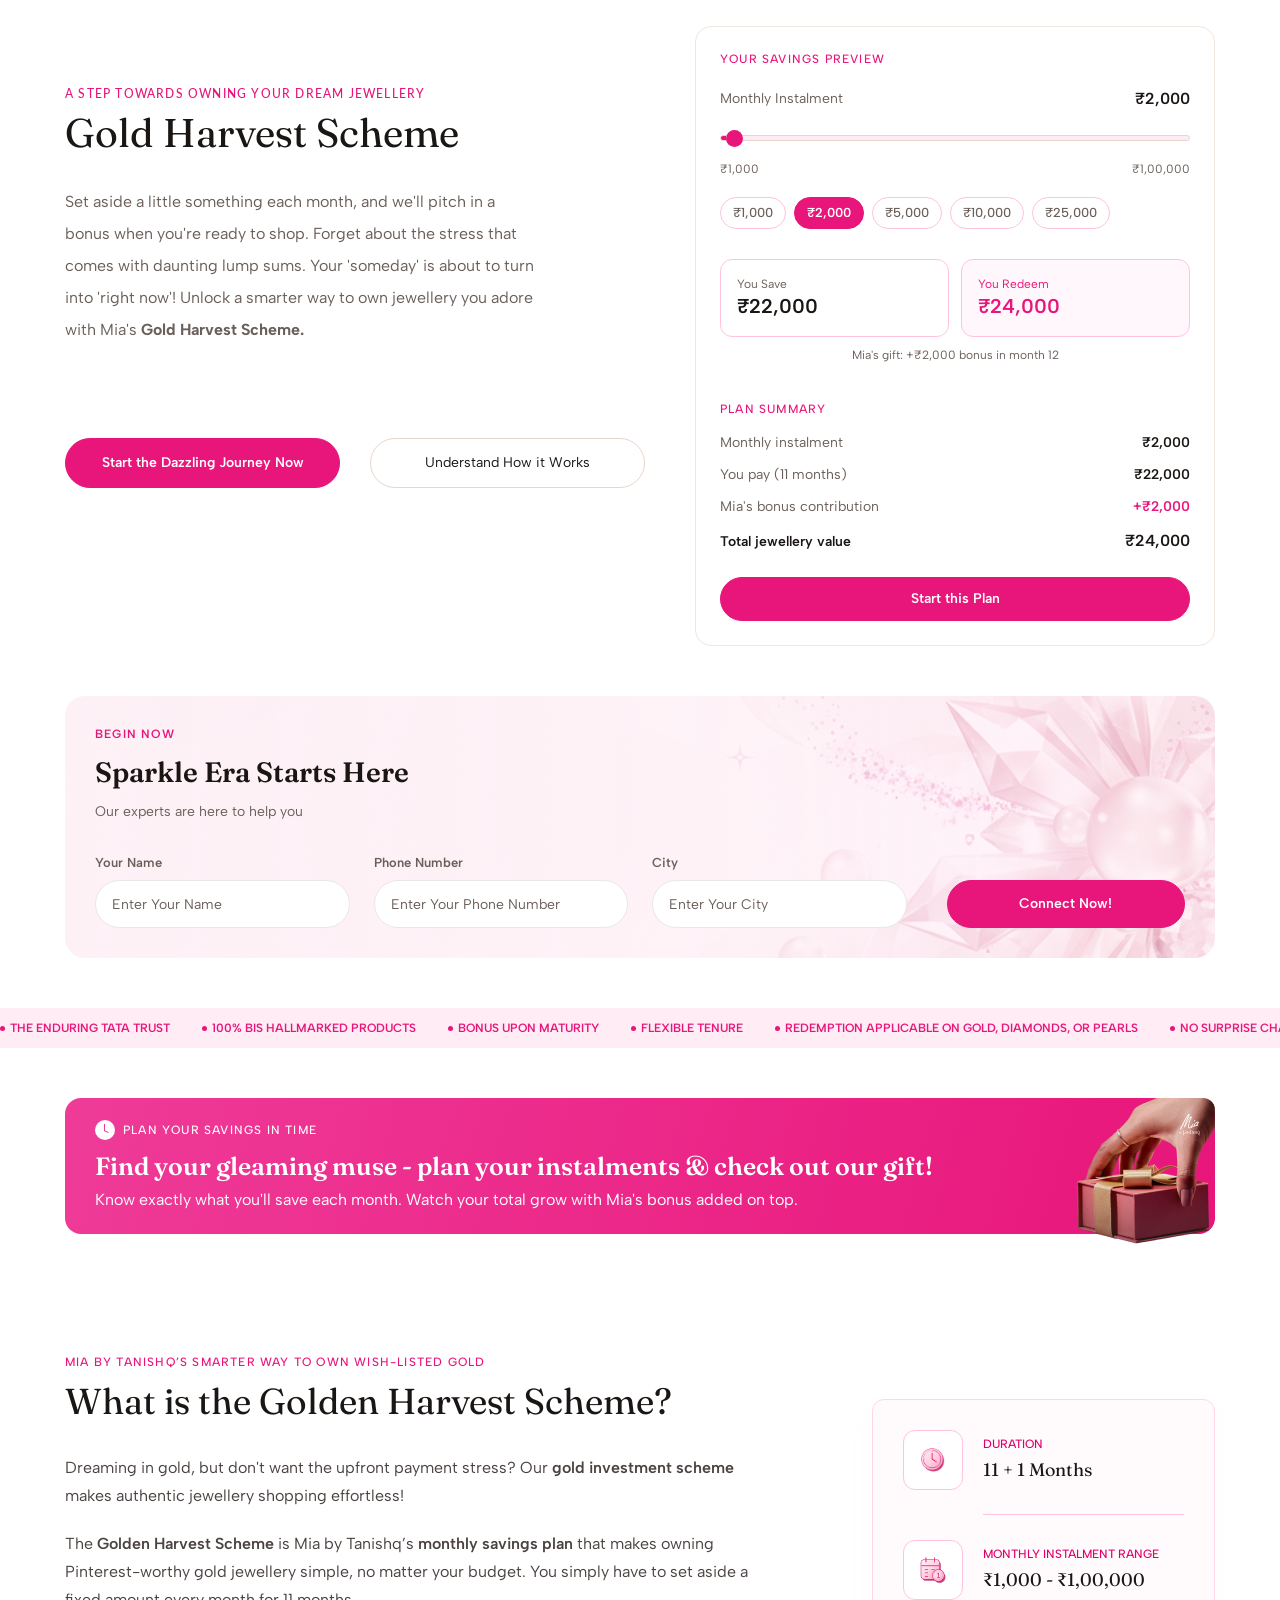
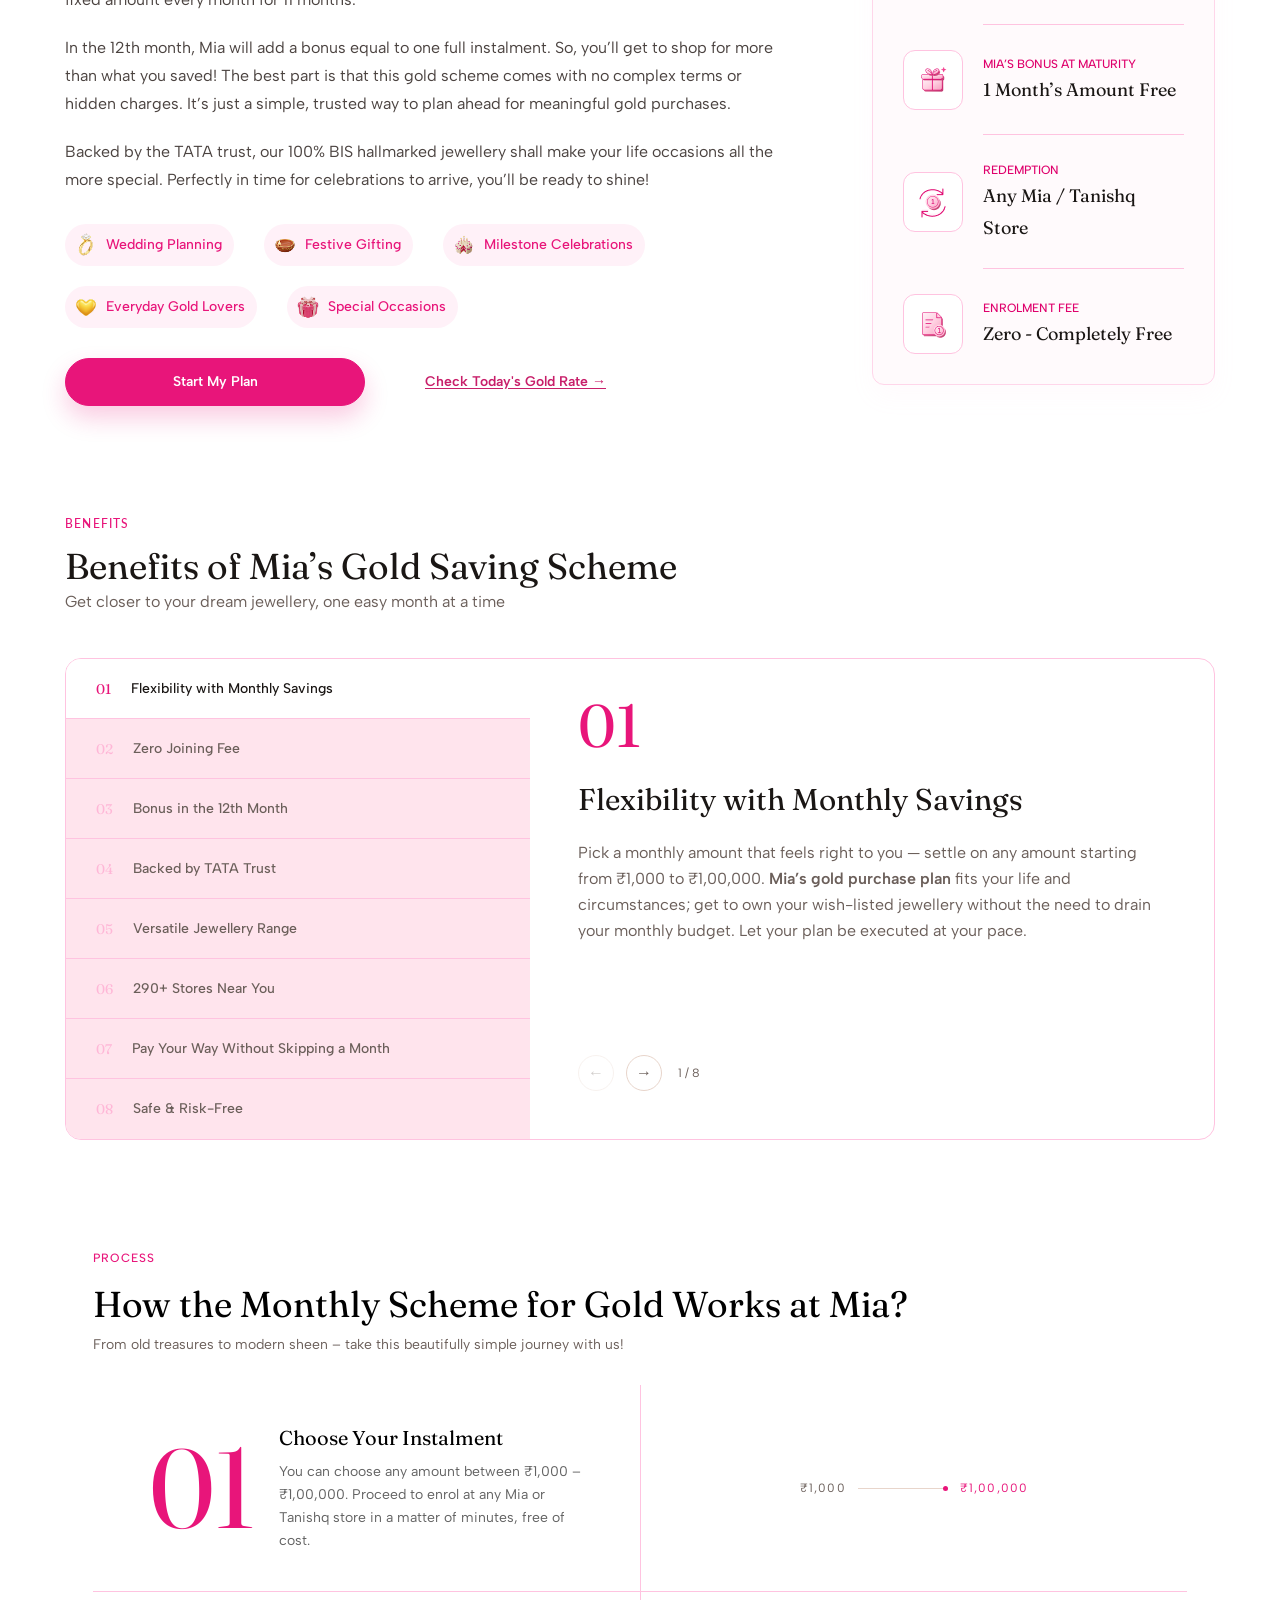
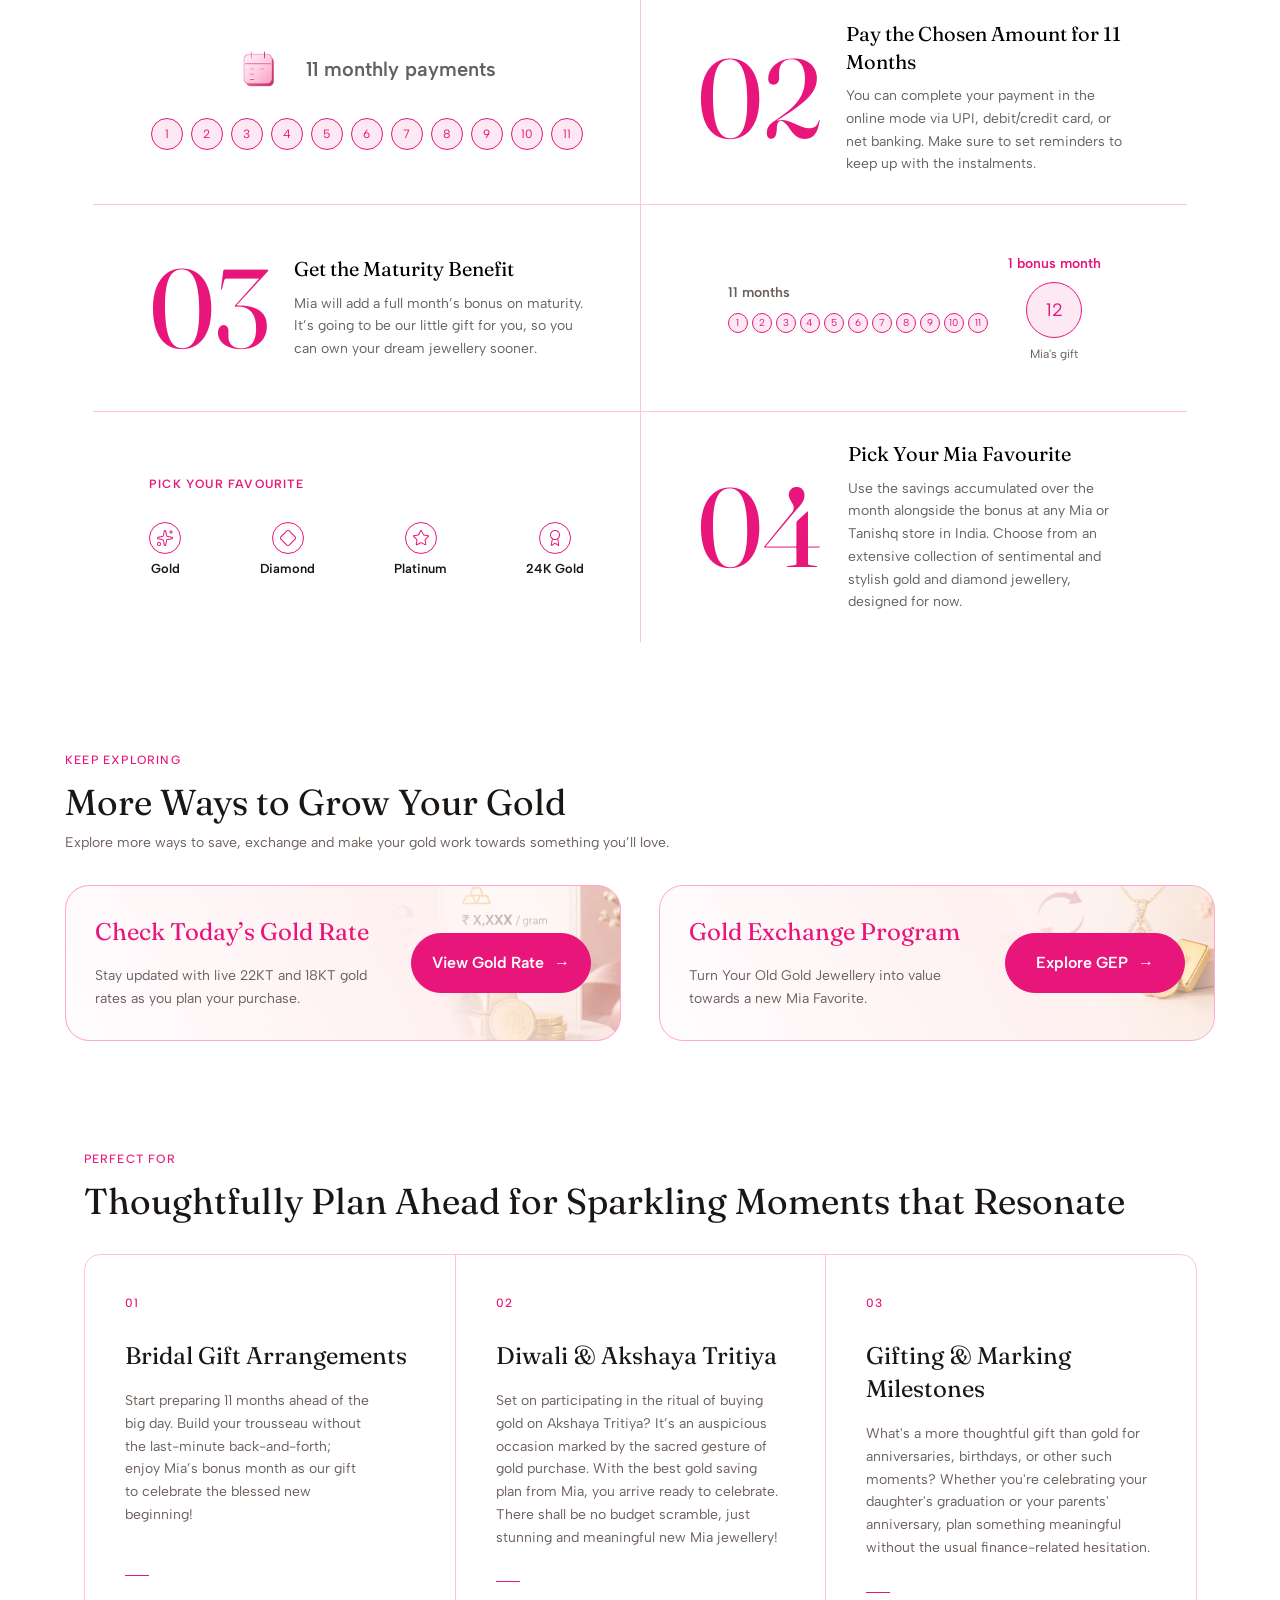
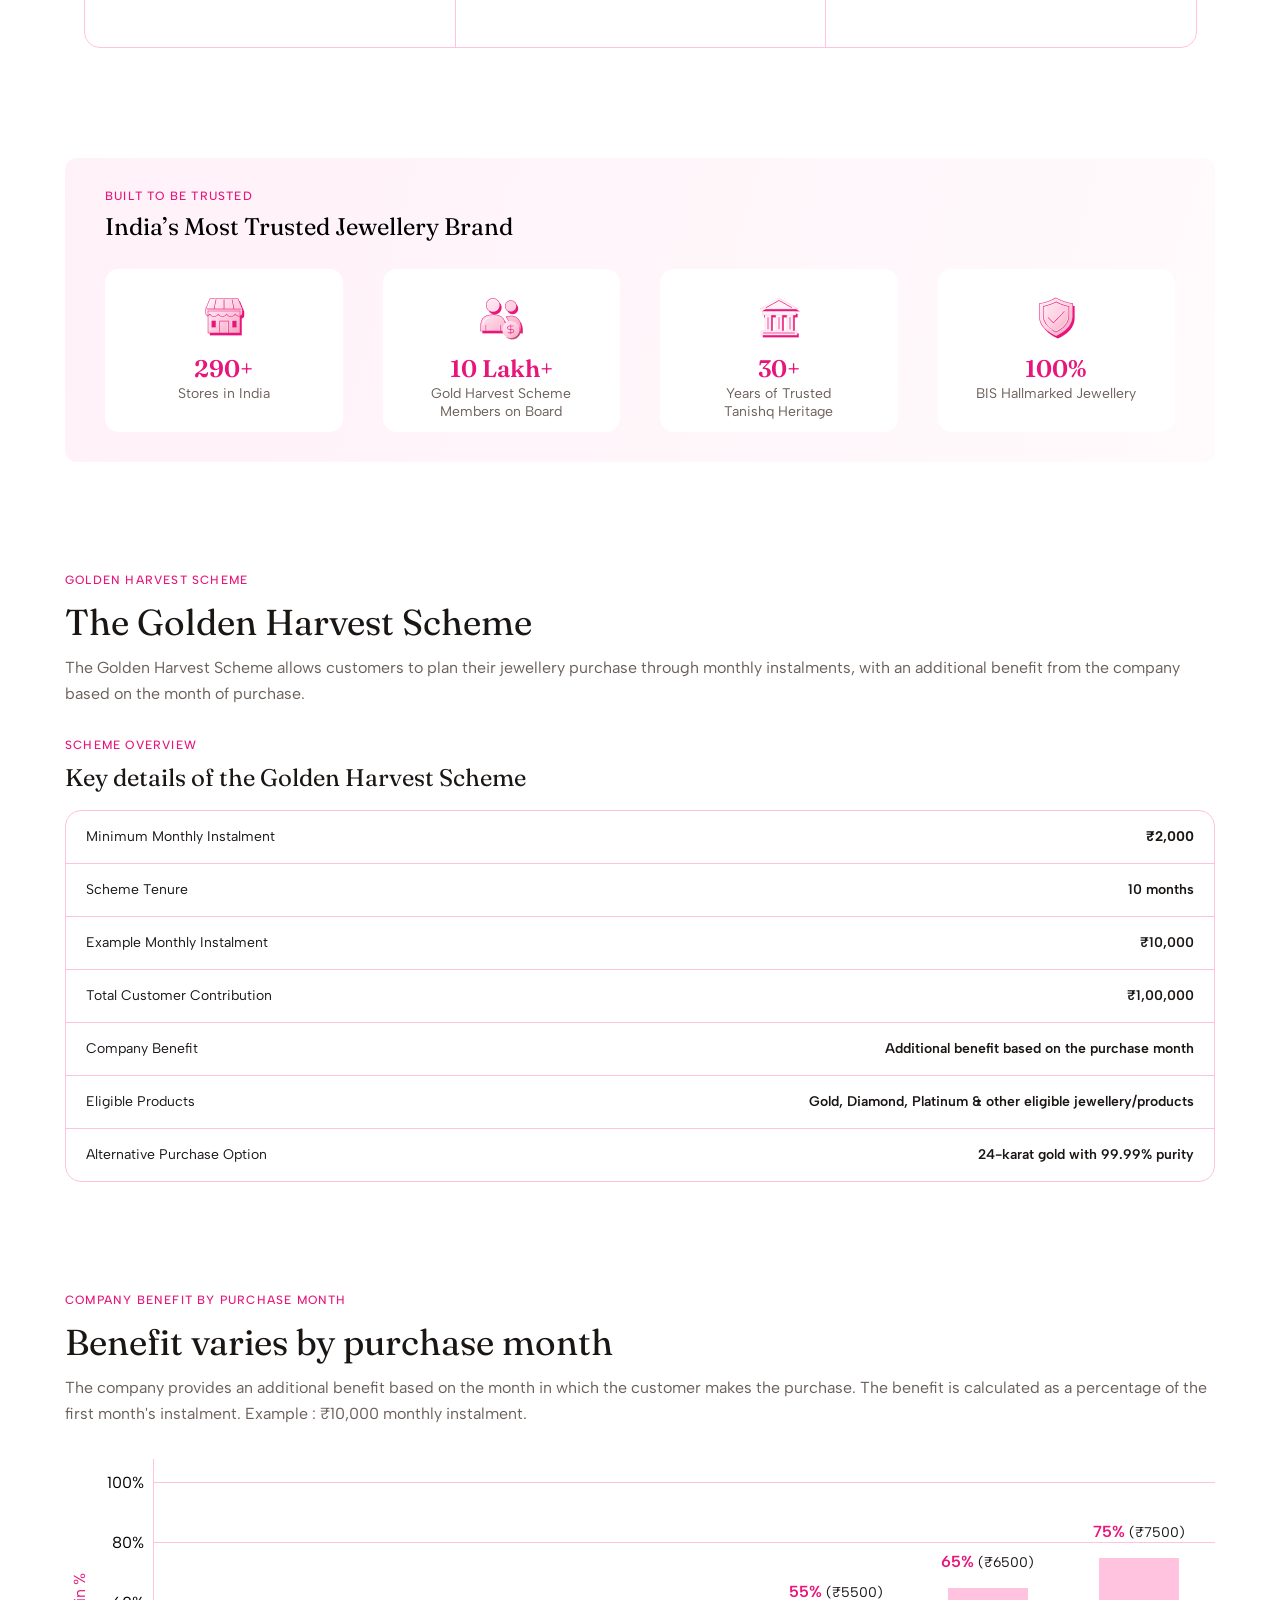
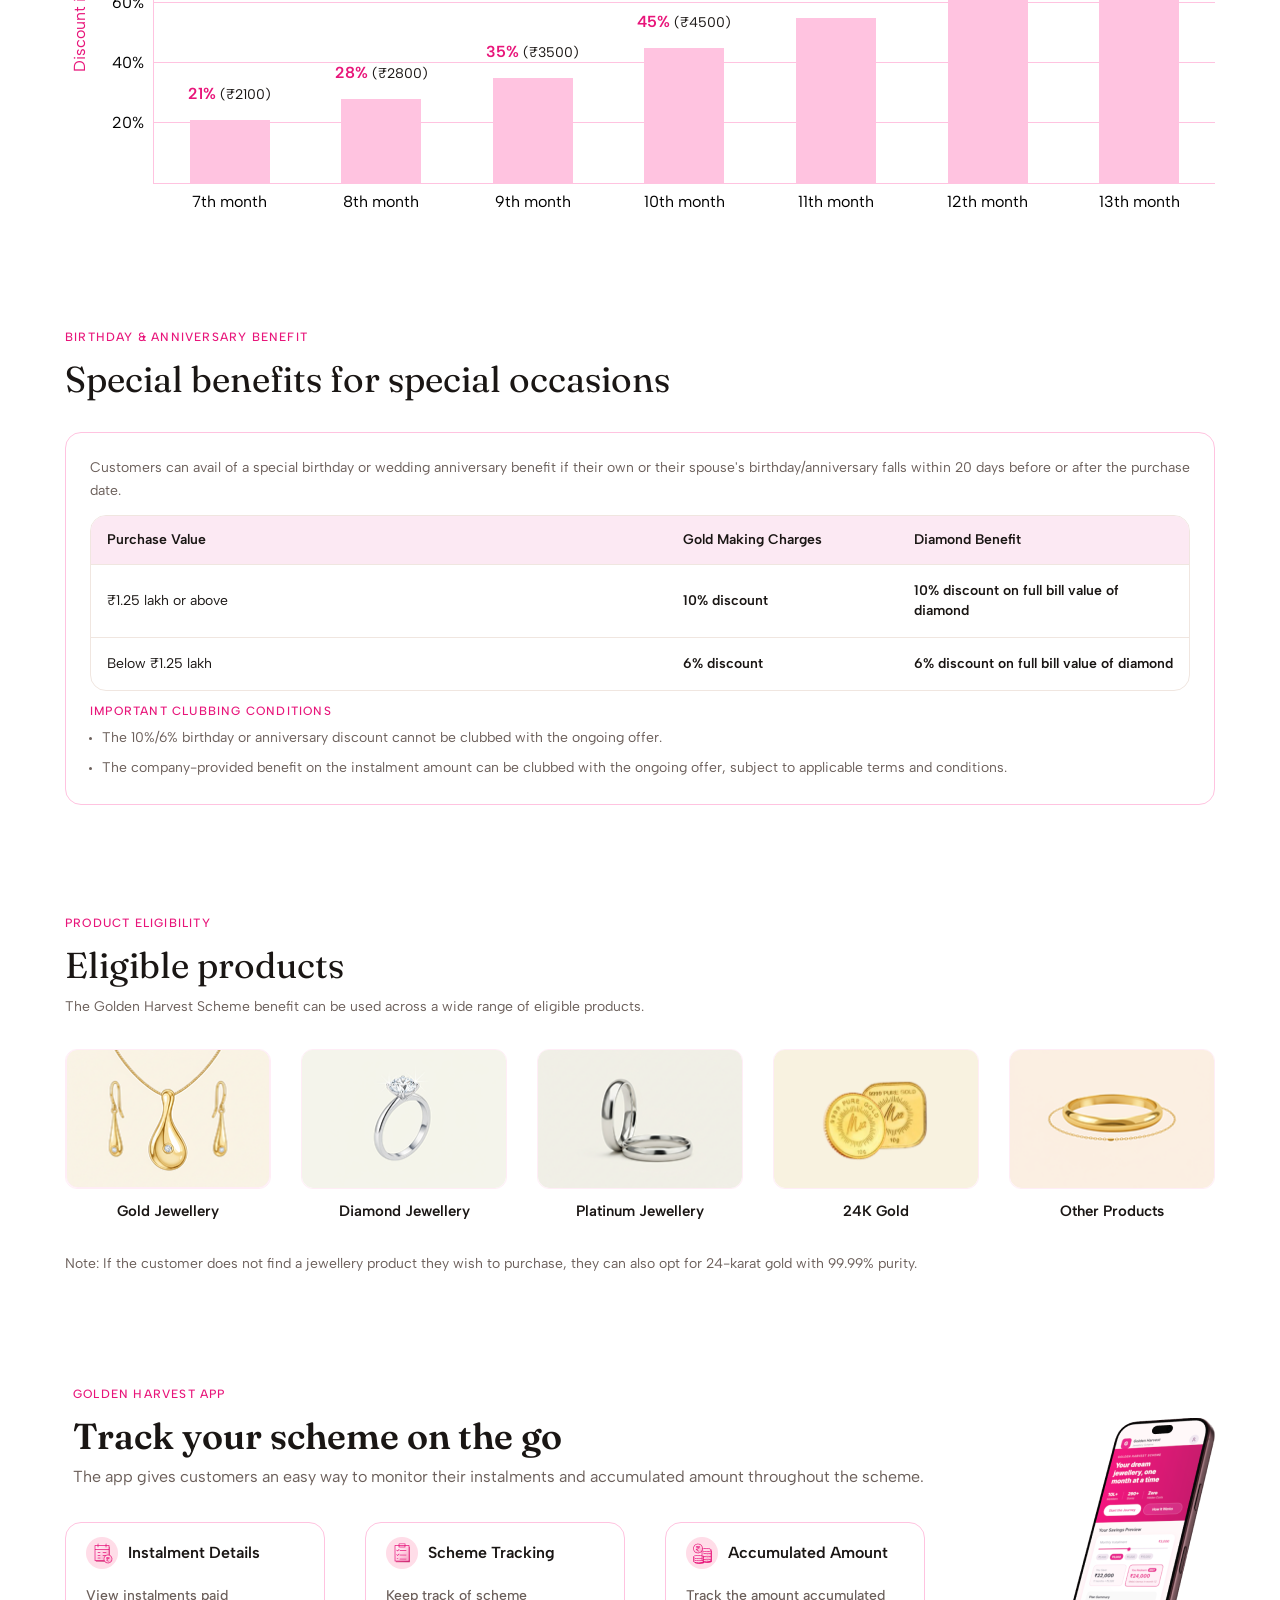
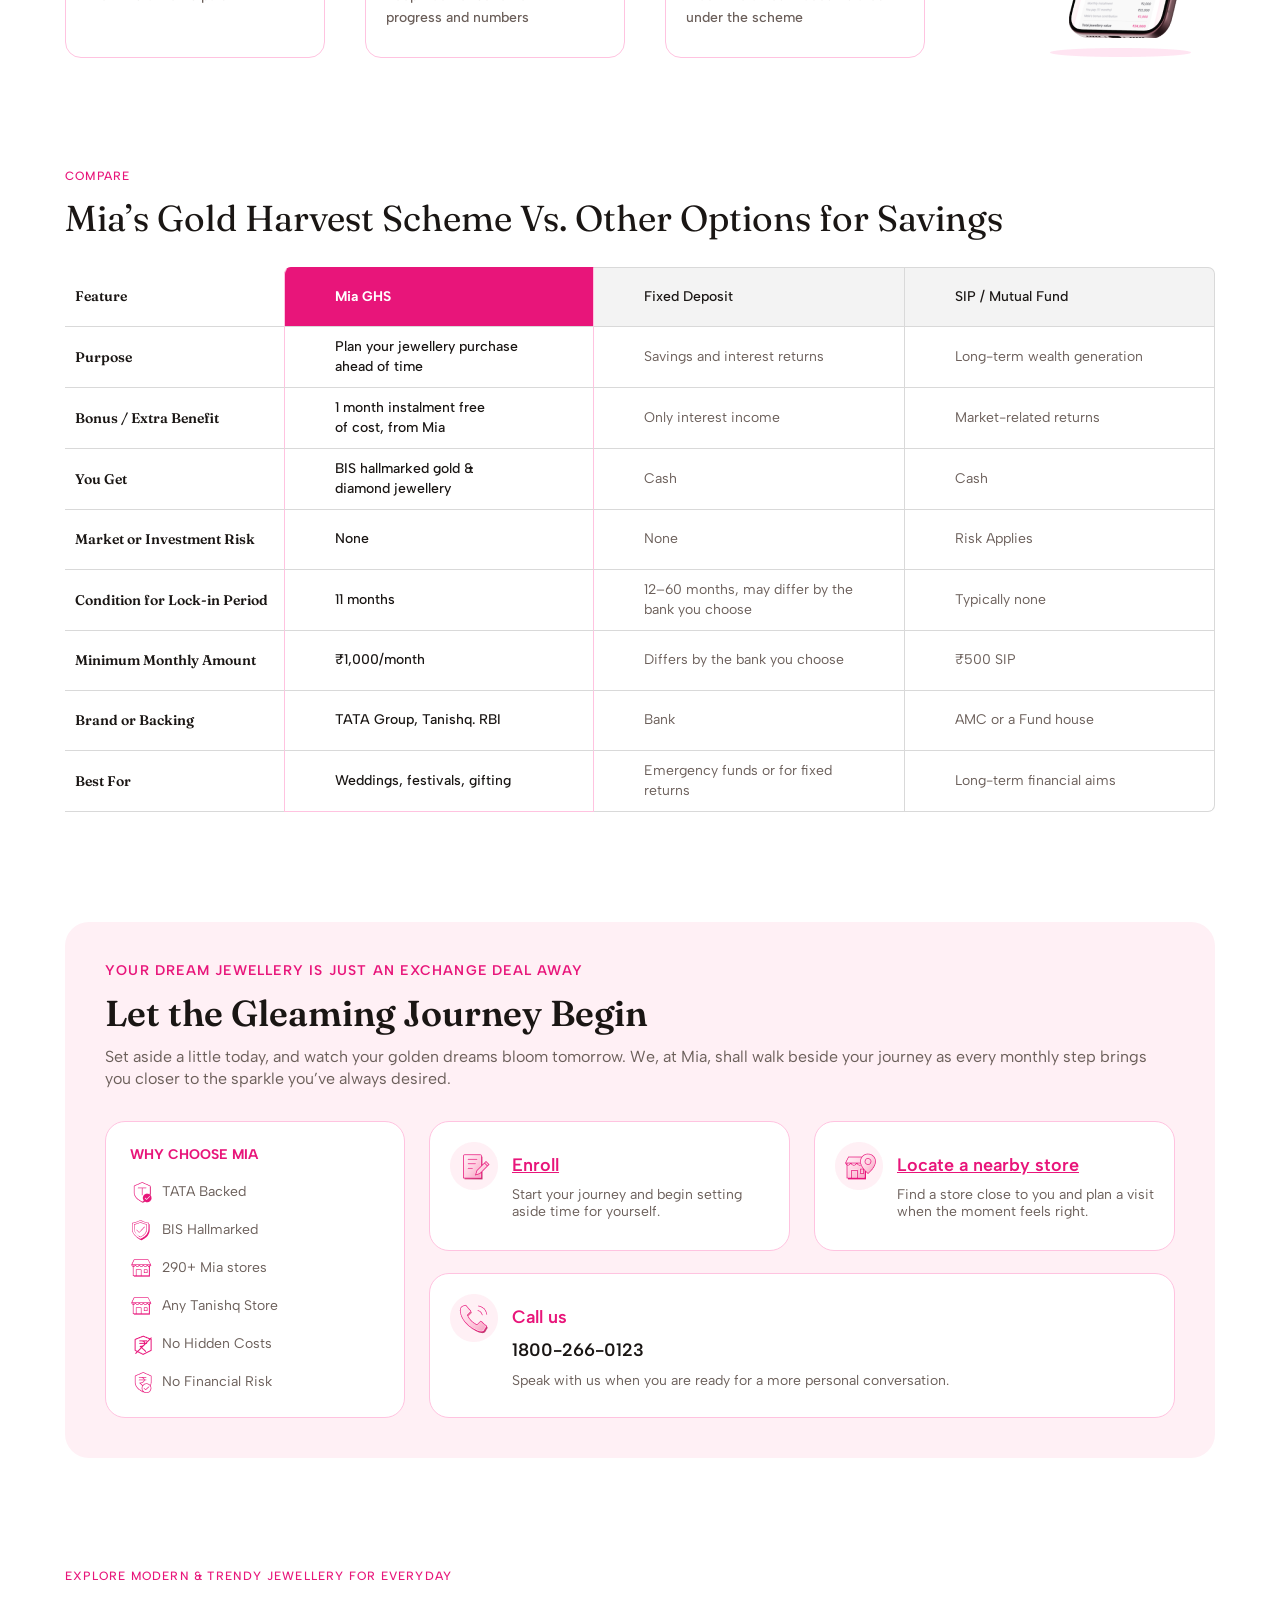
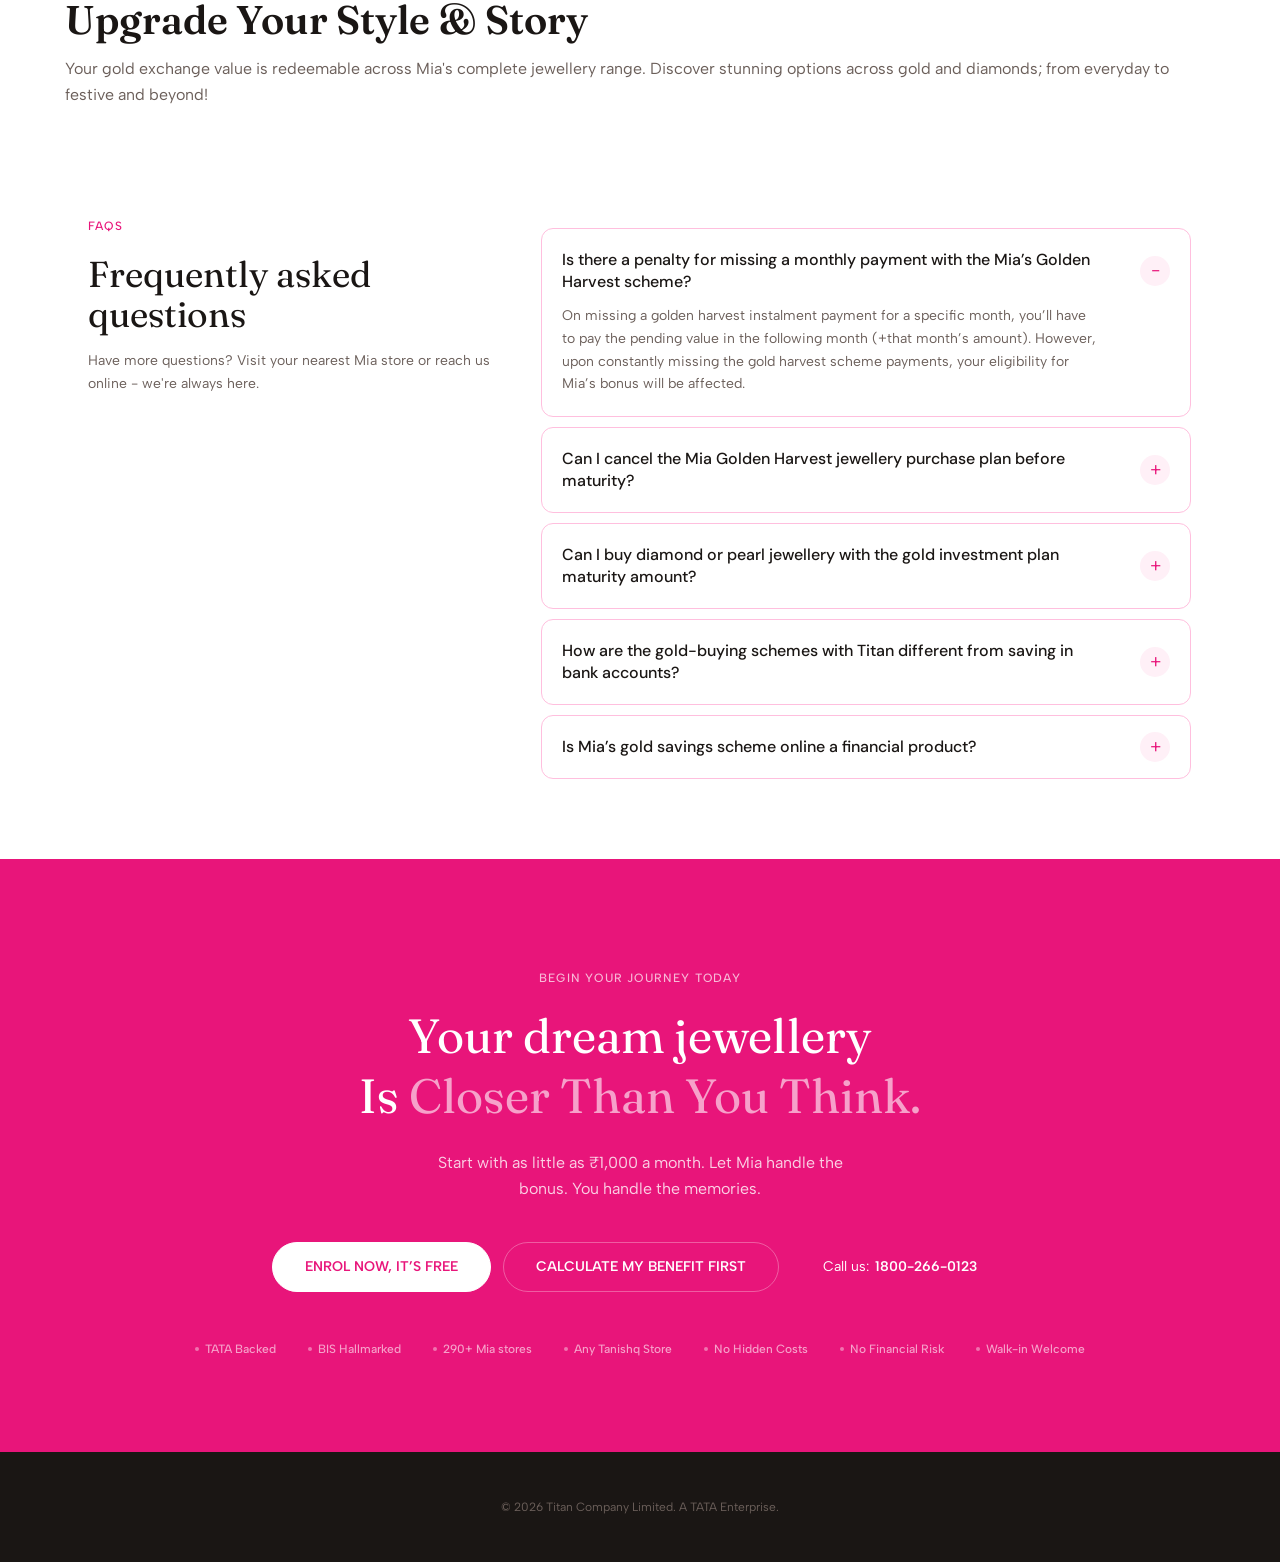
==== commit 77fbabbf: "Client suggestions completion" ====
--- a/index.html
+++ b/index.html
@@ -20,8 +20,8 @@
         <h1 id="ghs-heading">Gold Harvest Scheme</h1>
         <p class="ghs-description">Set aside a little something each month, and we'll pitch in a bonus when you're ready to shop. Forget about the stress that comes with daunting lump sums. Your 'someday' is about to turn into 'right now'! Unlock a smarter way to own jewellery you adore with Mia's <strong>Gold Harvest Scheme.</strong></p>
         <div class="ghs-actions">
-          <a class="ghs-button" href="#savings-preview" id="explore-plan">Start the Dazzling Journey Now</a>
-          <button class="ghs-button ghs-button-secondary" type="button" id="how-it-works">Understand How it Works</button>
+          <button class="ghs-button" type="button" id="explore-plan" aria-haspopup="dialog" aria-controls="enrol-dialog">Start the Dazzling Journey Now</button>
+          <button class="ghs-button ghs-button-secondary" type="button" id="how-it-works" aria-haspopup="dialog" aria-controls="enrol-dialog">Understand How it Works</button>
         </div>
       </div>
 
@@ -53,7 +53,7 @@
             <div><dt>Mia's bonus contribution</dt><dd class="ghs-pink" id="summary-bonus">+₹2,000</dd></div>
             <div class="ghs-summary-total"><dt>Total jewellery value</dt><dd id="summary-total">₹24,000</dd></div>
           </dl>
-          <button class="ghs-button ghs-start-plan" id="start-plan" type="button">Start this Plan</button>
+          <button class="ghs-button ghs-start-plan" id="start-plan" type="button" aria-haspopup="dialog" aria-controls="enrol-dialog">Start this Plan</button>
         </div>
       </div>
     </section>
@@ -491,7 +491,8 @@
           <ul>
             <li><span class="ghs-journey-badge ghs-badge-tata"><img src="assets/Group%201171281457.png" alt="" loading="lazy"></span>TATA Backed</li>
             <li><span class="ghs-journey-badge"><img src="assets/Group%201171281458.png" alt="" loading="lazy"></span>BIS Hallmarked</li>
-            <li><span class="ghs-journey-badge"><img src="assets/Group%201171281459.png" alt="" loading="lazy"></span>750+ Stores</li>
+            <li><span class="ghs-journey-badge"><img src="assets/Group%201171281459.png" alt="" loading="lazy"></span>290+ Mia stores</li>
+            <li><span class="ghs-journey-badge"><img src="assets/Group%201171281459.png" alt="" loading="lazy"></span>Any Tanishq Store</li>
             <li><span class="ghs-journey-badge ghs-badge-cost"><img src="assets/Group%201171281460.png" alt="" loading="lazy"></span>No Hidden Costs</li>
             <li><span class="ghs-journey-badge ghs-badge-risk"><img src="assets/Group%201171281461.png" alt="" loading="lazy"></span>No Financial Risk</li>
           </ul>
@@ -499,7 +500,7 @@
         <div class="ghs-journey-actions">
           <div class="ghs-journey-card">
             <img src="assets/Enrol.png" width="48" height="48" alt="" loading="lazy">
-            <div><button class="ghs-journey-link" id="journey-enrol" type="button">Enroll</button><p>Start your journey and begin setting aside time for yourself.</p></div>
+            <div><button class="ghs-journey-link" id="journey-enrol" type="button" aria-haspopup="dialog" aria-controls="enrol-dialog">Enroll</button><p>Start your journey and begin setting aside time for yourself.</p></div>
           </div>
           <div class="ghs-journey-card">
             <img src="assets/Locate%20a%20nearby%20store.png" width="48" height="48" alt="" loading="lazy">
@@ -507,7 +508,7 @@
           </div>
           <div class="ghs-journey-card ghs-journey-call">
             <img src="assets/Call%20Us%20artwork.png" width="48" height="48" alt="" loading="lazy">
-            <div><a class="ghs-journey-link" href="tel:18002660123">Call us</a><p>Speak with us when you are ready for a more personal conversation.</p></div>
+            <div><h3 class="ghs-journey-call-title">Call us</h3><p class="ghs-journey-phone">1800-266-0123</p><p>Speak with us when you are ready for a more personal conversation.</p></div>
           </div>
         </div>
       </div>
@@ -556,14 +557,15 @@
         <h2 id="closing-heading">Your dream jewellery<br>Is <span>Closer Than You Think.</span></h2>
         <p class="ghs-closing-description">Start with as little as ₹1,000 a month. Let Mia handle the bonus. You handle the memories.</p>
         <div class="ghs-closing-actions">
-          <button class="ghs-closing-button ghs-closing-primary" id="closing-enrol" type="button">Enrol Now, It’s Free</button>
+          <button class="ghs-closing-button ghs-closing-primary" id="closing-enrol" type="button" aria-haspopup="dialog" aria-controls="enrol-dialog">Enrol Now, It’s Free</button>
           <a class="ghs-closing-button" id="closing-calculate" href="#savings-preview">Calculate My Benefit First</a>
-          <a class="ghs-closing-button" href="tel:18002660123">Call Us to Start Your Golden Harvest Plan</a>
+          <p class="ghs-closing-contact">Call us: <span>1800-266-0123</span></p>
         </div>
         <ul class="ghs-closing-trust" aria-label="Mia promises">
           <li>TATA Backed</li>
           <li>BIS Hallmarked</li>
-          <li>750+ Stores</li>
+          <li>290+ Mia stores</li>
+          <li>Any Tanishq Store</li>
           <li>No Hidden Costs</li>
           <li>No Financial Risk</li>
           <li>Walk-in Welcome</li>
@@ -572,6 +574,26 @@
     </section>
   </main>
   <footer class="ghs-footer"><p>© 2026 Titan Company Limited. A TATA Enterprise.</p></footer>
+  <dialog class="ghs-dialog ghs-enrol-dialog" id="enrol-dialog" aria-labelledby="enrol-heading">
+    <form method="dialog"><button class="ghs-dialog-close" aria-label="Close enrolment form" type="submit">×</button></form>
+    <h2 id="enrol-heading">Golden Harvest Enrolment</h2>
+    <!-- Provisional fields follow the existing lead form. Client approval and submission integration are pending. -->
+    <form class="ghs-enrol-form" id="enrol-form">
+      <div class="ghs-field">
+        <label for="enrol-name">Your Name</label>
+        <input id="enrol-name" name="name" type="text" autocomplete="name" maxlength="100" required autofocus>
+      </div>
+      <div class="ghs-field">
+        <label for="enrol-phone">Phone Number</label>
+        <input id="enrol-phone" name="phone" type="tel" autocomplete="tel-national" inputmode="numeric" pattern="[0-9]{10}" maxlength="10" title="Enter a 10-digit phone number" required>
+      </div>
+      <div class="ghs-field">
+        <label for="enrol-city">City</label>
+        <input id="enrol-city" name="city" type="text" autocomplete="address-level2" maxlength="100" required>
+      </div>
+      <button class="ghs-button" type="submit" disabled>Submit Enrolment</button>
+    </form>
+  </dialog>
   <dialog class="ghs-dialog" id="plan-dialog" aria-labelledby="dialog-heading">
     <form method="dialog"><button class="ghs-dialog-close" aria-label="Close" type="submit">×</button></form>
     <h2 id="dialog-heading">How your plan works</h2>
--- a/styles.css
+++ b/styles.css
@@ -52,6 +52,10 @@
 .ghs-dialog h2 { margin: 0 24px 20px 0; font-family: Fraunces, Georgia, serif; font-weight: 400; }
 .ghs-dialog p { color: var(--ghs-muted); line-height: 28px; }
 .ghs-dialog-close { position: absolute; top: 12px; right: 16px; border: 0; background: none; font-size: 28px; cursor: pointer; color: var(--ghs-muted); }
+.ghs-enrol-dialog { max-height: calc(100dvh - 32px); overflow-y: auto; }
+.ghs-enrol-form { display: grid; gap: 18px; }
+.ghs-enrol-form > p { margin: 0; font-size: 14px; line-height: 22px; }
+.ghs-enrol-form > button:disabled { opacity: 0.55; cursor: not-allowed; }
 .ghs-container { max-width: 1150px; margin-inline: auto; }
 .ghs-contact { margin-top: 10px; padding: 30px; border-radius: 20px; background: #fff1f7 url("assets/Mia Light Pink Sparkle Background.png") center / cover no-repeat; }
 .ghs-contact-header { display: flex; flex-direction: column; gap: 12px; }
@@ -72,6 +76,11 @@
 .ghs-benefits ul.ghs-benefits-copy { display: none; }
 .ghs-benefits:focus-visible { outline: 2px solid var(--ghs-pink); outline-offset: -2px; }
 @keyframes ghs-benefits-scroll { to { transform: translateX(-50%); } }
+.ghs-benefits.ghs-benefits-animated { overflow: hidden; padding-inline: 0; }
+.ghs-benefits-animated .ghs-benefits-track { display: flex; width: max-content; animation: ghs-benefits-scroll 40s linear infinite; }
+.ghs-benefits-animated .ghs-benefits-track > ul { display: flex; flex: 0 0 auto; justify-content: flex-start; flex-wrap: nowrap; gap: var(--benefits-gap, 32px); width: max-content; max-width: none; margin: 0; padding: 0 var(--benefits-gap, 32px) 0 0; }
+.ghs-benefits-animated .ghs-benefits-track li { flex-shrink: 0; white-space: nowrap; }
+.ghs-benefits-animated:hover .ghs-benefits-track, .ghs-benefits-animated:active .ghs-benefits-track, .ghs-benefits-animated:focus-within .ghs-benefits-track { animation-play-state: paused; }
 .ghs-savings-banner { position: relative; margin-top: 50px; margin-bottom: 120px; min-height: 136px; border-radius: 16px; background: linear-gradient(105deg, #ef3b98, #e8157a); }
 .ghs-banner-copy { padding: 22px 168px 22px 30px; }
 .ghs-banner-copy .ghs-eyebrow { display: flex; align-items: center; gap: 8px; color: #fff; line-height: 20px; }
@@ -301,6 +310,8 @@
 .ghs-journey-link { padding: 0; border: 0; background: transparent; color: var(--ghs-pink); font-family: inherit; font-size: 18px; font-weight: 600; line-height: 22px; text-decoration: underline; cursor: pointer; }
 .ghs-journey-link:focus-visible { outline: 2px solid var(--ghs-pink); outline-offset: 4px; }
 .ghs-journey-card p { margin: 10px 0 0; color: var(--ghs-muted); font-size: 14px; line-height: 17px; }
+.ghs-journey-call-title { margin: 0; color: var(--ghs-pink); font-size: 18px; font-weight: 600; line-height: 22px; }
+.ghs-journey-card .ghs-journey-phone { color: var(--ghs-ink); font-size: 18px; font-weight: 600; line-height: 24px; overflow-wrap: anywhere; }
 .ghs-journey-call { grid-column: 1 / -1; min-height: 113px; }
 .ghs-style { margin-bottom: 110px; }
 .ghs-style > h2 { margin: 12px 0; font-family: Fraunces, Georgia, serif; font-size: 40px; font-weight: 600; line-height: 48px; }
@@ -325,6 +336,8 @@
 .ghs-closing-actions { display: flex; flex-wrap: wrap; justify-content: center; gap: 12px; margin-top: 40px; }
 .ghs-closing-button { display: inline-flex; align-items: center; justify-content: center; min-height: 50px; padding: 14px 32px; border: 1px solid rgb(255 255 255 / 30%); border-radius: 999px; background: transparent; color: #fff; font-family: inherit; font-size: 14px; font-weight: 600; line-height: 20px; text-align: center; text-decoration: none; text-transform: uppercase; cursor: pointer; }
 .ghs-closing-primary { border-color: #fff; background: #fff; color: var(--ghs-pink); }
+.ghs-closing-contact { display: inline-flex; align-items: center; justify-content: center; flex-wrap: wrap; gap: 6px; min-height: 50px; margin: 0; padding: 14px 32px; color: #fff; font-size: 14px; line-height: 20px; }
+.ghs-closing-contact span { font-weight: 600; white-space: nowrap; }
 .ghs-closing-button:focus-visible { outline: 2px solid #fff; outline-offset: 4px; }
 .ghs-closing-trust { display: flex; flex-wrap: wrap; justify-content: center; gap: 12px 32px; margin: 48px 0 0; padding: 0; color: rgb(255 255 255 / 60%); font-size: 12px; font-weight: 500; line-height: 18px; list-style: none; }
 .ghs-closing-trust li { display: inline-flex; align-items: center; gap: 6px; }
@@ -412,11 +425,6 @@
   .ghs-contact-form { grid-template-columns: repeat(2, minmax(0, 1fr)); gap: 20px; }
   .ghs-connect { margin-left: 0; }
   .ghs-benefits ul { justify-content: flex-start; max-width: 532px; margin-inline: auto; }
-  .ghs-benefits.ghs-benefits-animated { overflow: hidden; padding-inline: 0; }
-  .ghs-benefits-animated .ghs-benefits-track { display: flex; width: max-content; animation: ghs-benefits-scroll 40s linear infinite; }
-  .ghs-benefits-animated .ghs-benefits-track > ul { display: flex; flex: 0 0 auto; flex-wrap: nowrap; gap: 32px; width: max-content; max-width: none; margin: 0; padding: 0 32px 0 0; }
-  .ghs-benefits-animated .ghs-benefits-track li { flex-shrink: 0; white-space: nowrap; }
-  .ghs-benefits-animated:hover .ghs-benefits-track, .ghs-benefits-animated:active .ghs-benefits-track, .ghs-benefits-animated:focus-within .ghs-benefits-track { animation-play-state: paused; }
   .ghs-banner-copy { padding: 20px 24px 24px; }
   .ghs-banner-copy h2 { line-height: 34px; margin-block: 12px; }
   .ghs-savings-banner { overflow: hidden; margin-bottom: 64px; }
@@ -506,9 +514,9 @@
   .ghs-result { padding: 12px; }
   .ghs-result output { font-size: 18px; }
 }
-@media (max-width: 900px) and (prefers-reduced-motion: reduce) {
+@media (prefers-reduced-motion: reduce) {
   .ghs-benefits-animated .ghs-benefits-track { width: 100%; animation: none; }
-  .ghs-benefits-animated .ghs-benefits-track > ul { width: 100%; flex-wrap: wrap; padding-inline: 20px; gap: 12px 24px; }
+  .ghs-benefits-animated .ghs-benefits-track > ul { width: 100%; min-width: 0; flex-wrap: wrap; padding-inline: 20px; gap: 12px 24px; }
   .ghs-benefits-animated .ghs-benefits-track > .ghs-benefits-copy { display: none; }
   .ghs-benefits-animated .ghs-benefits-track li { white-space: normal; }
 }
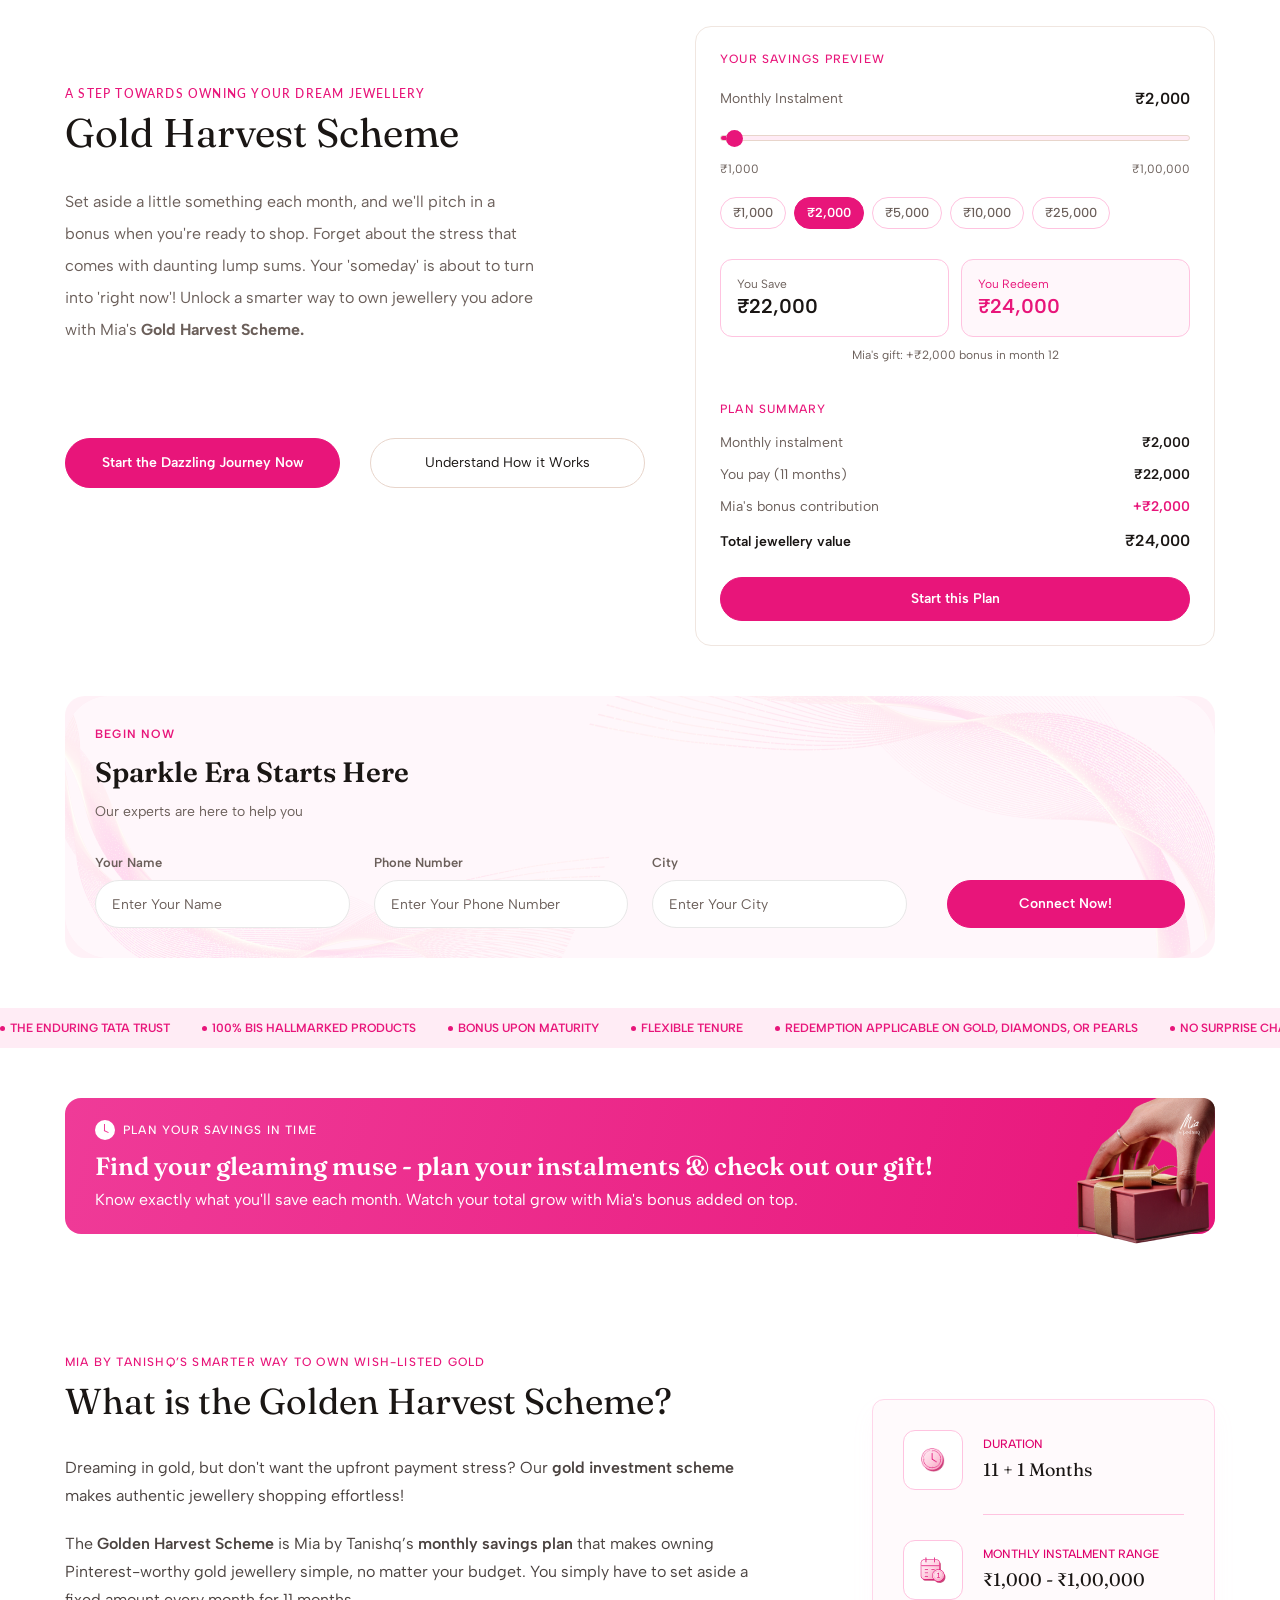
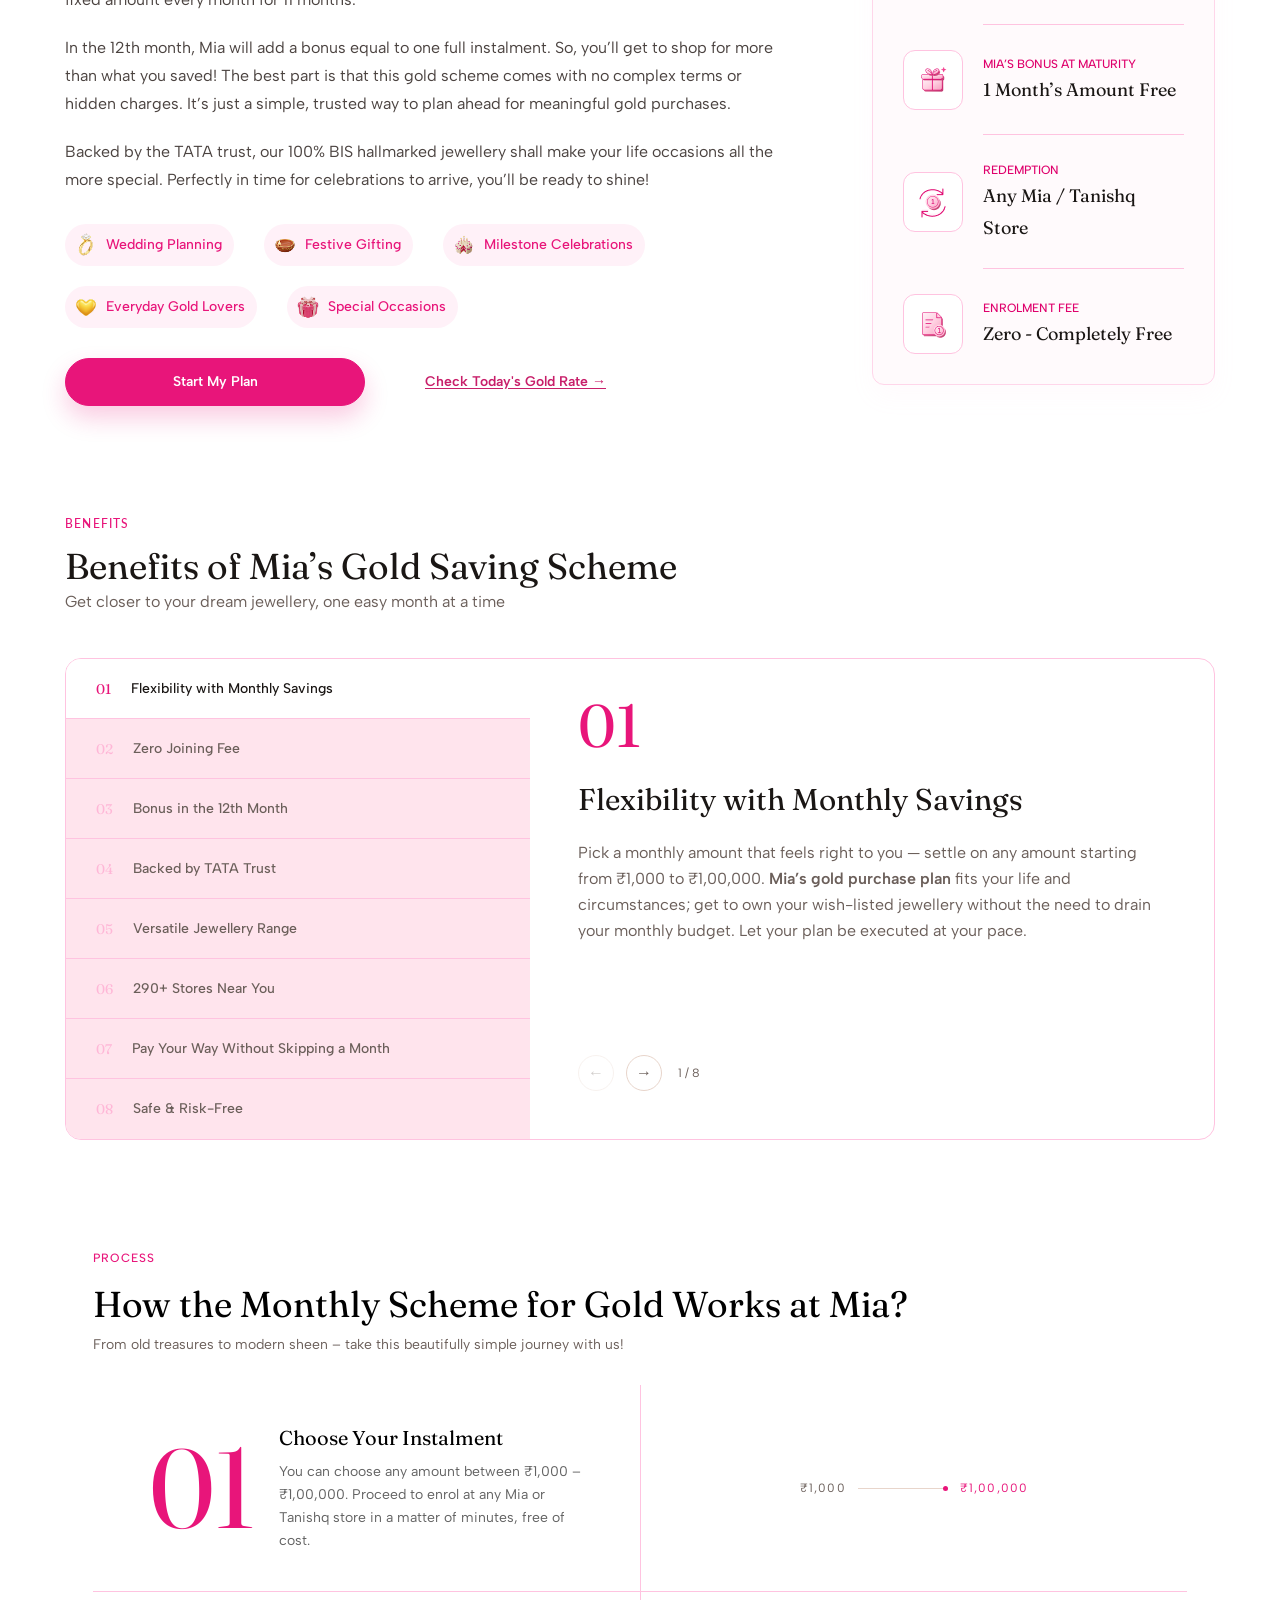
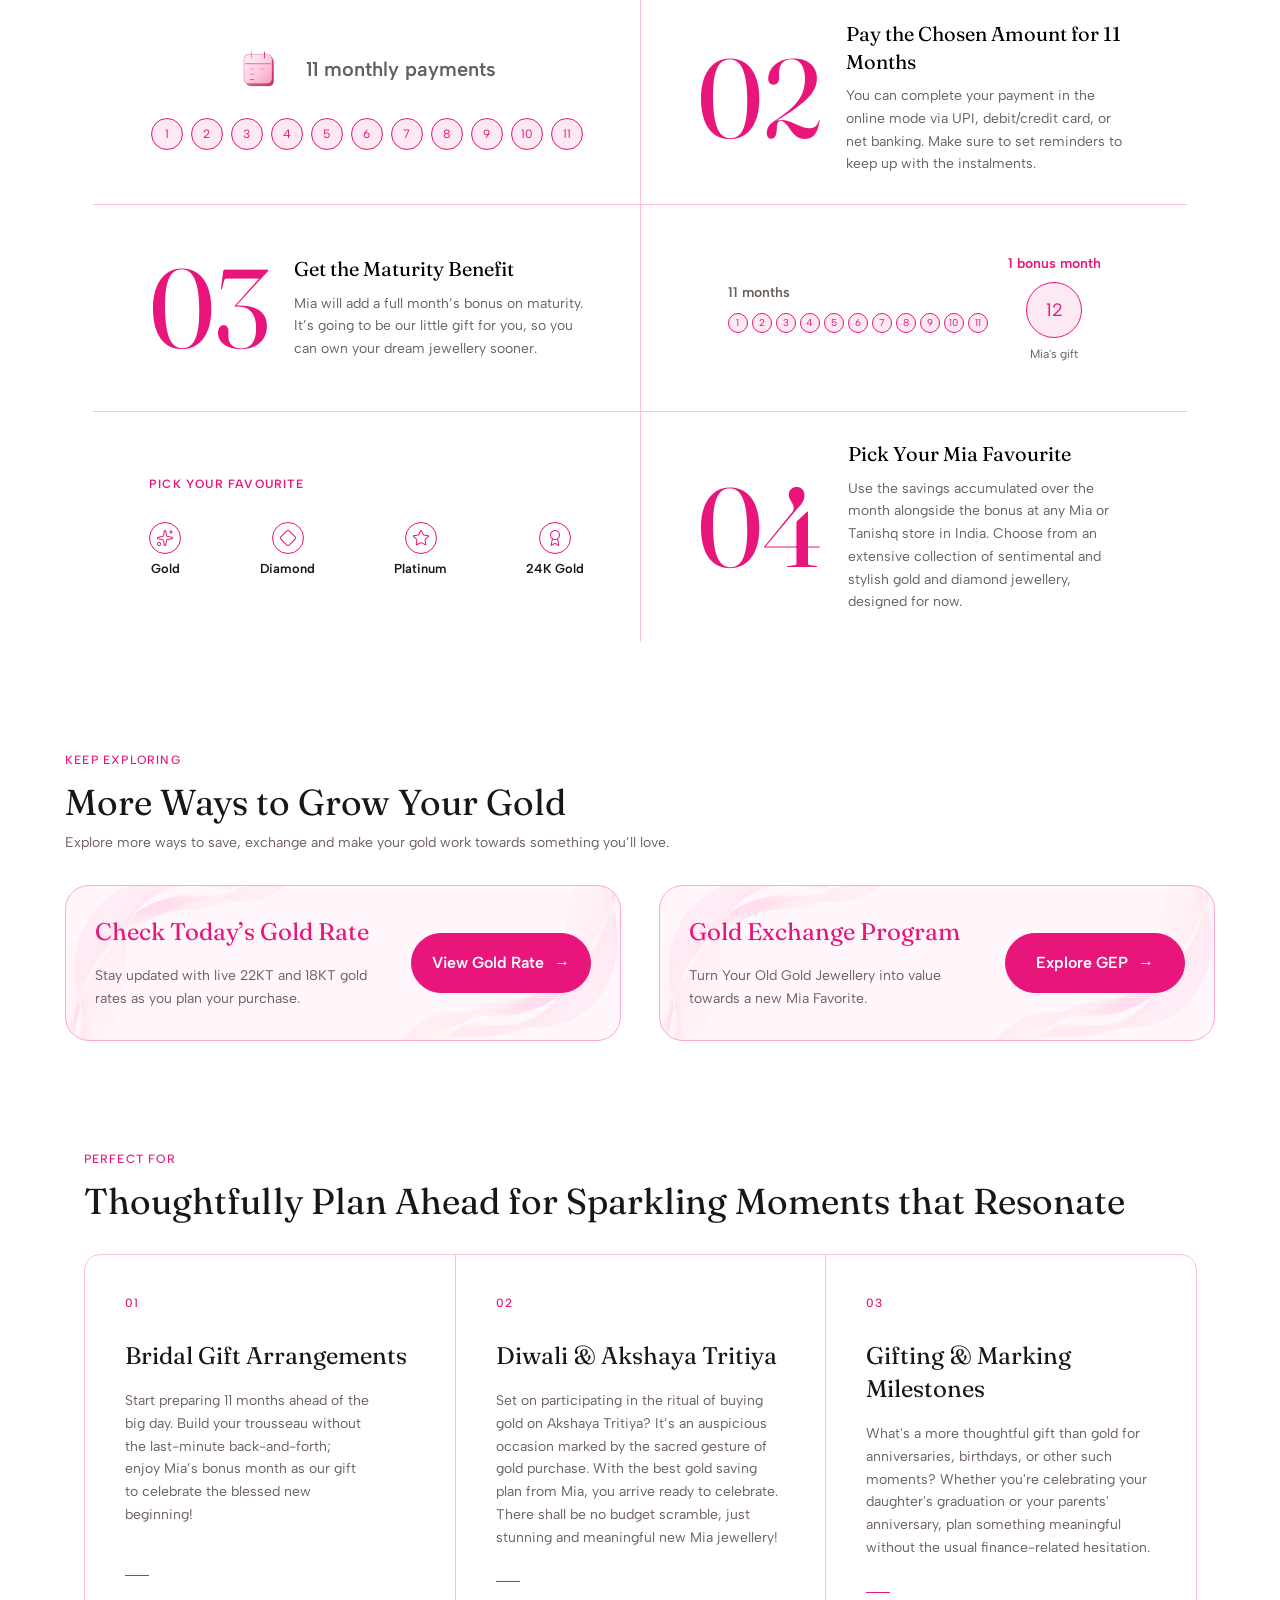
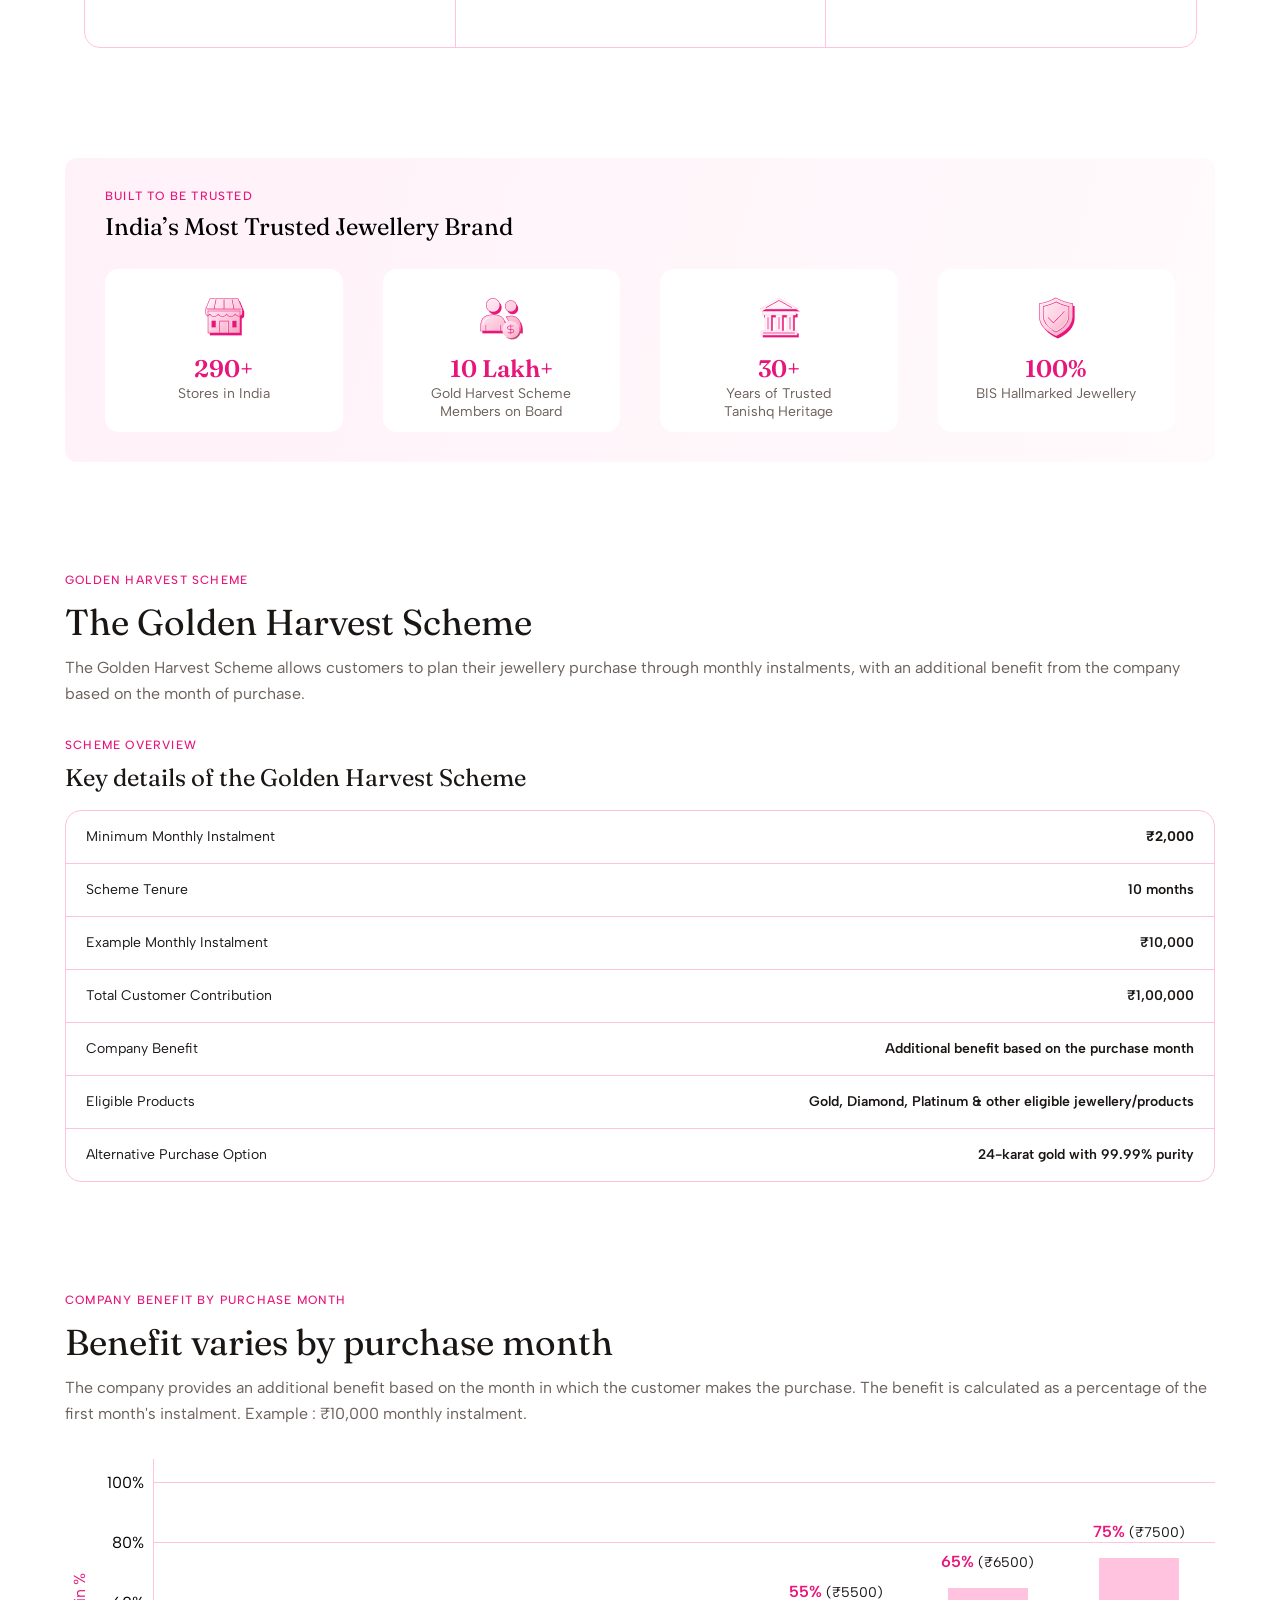
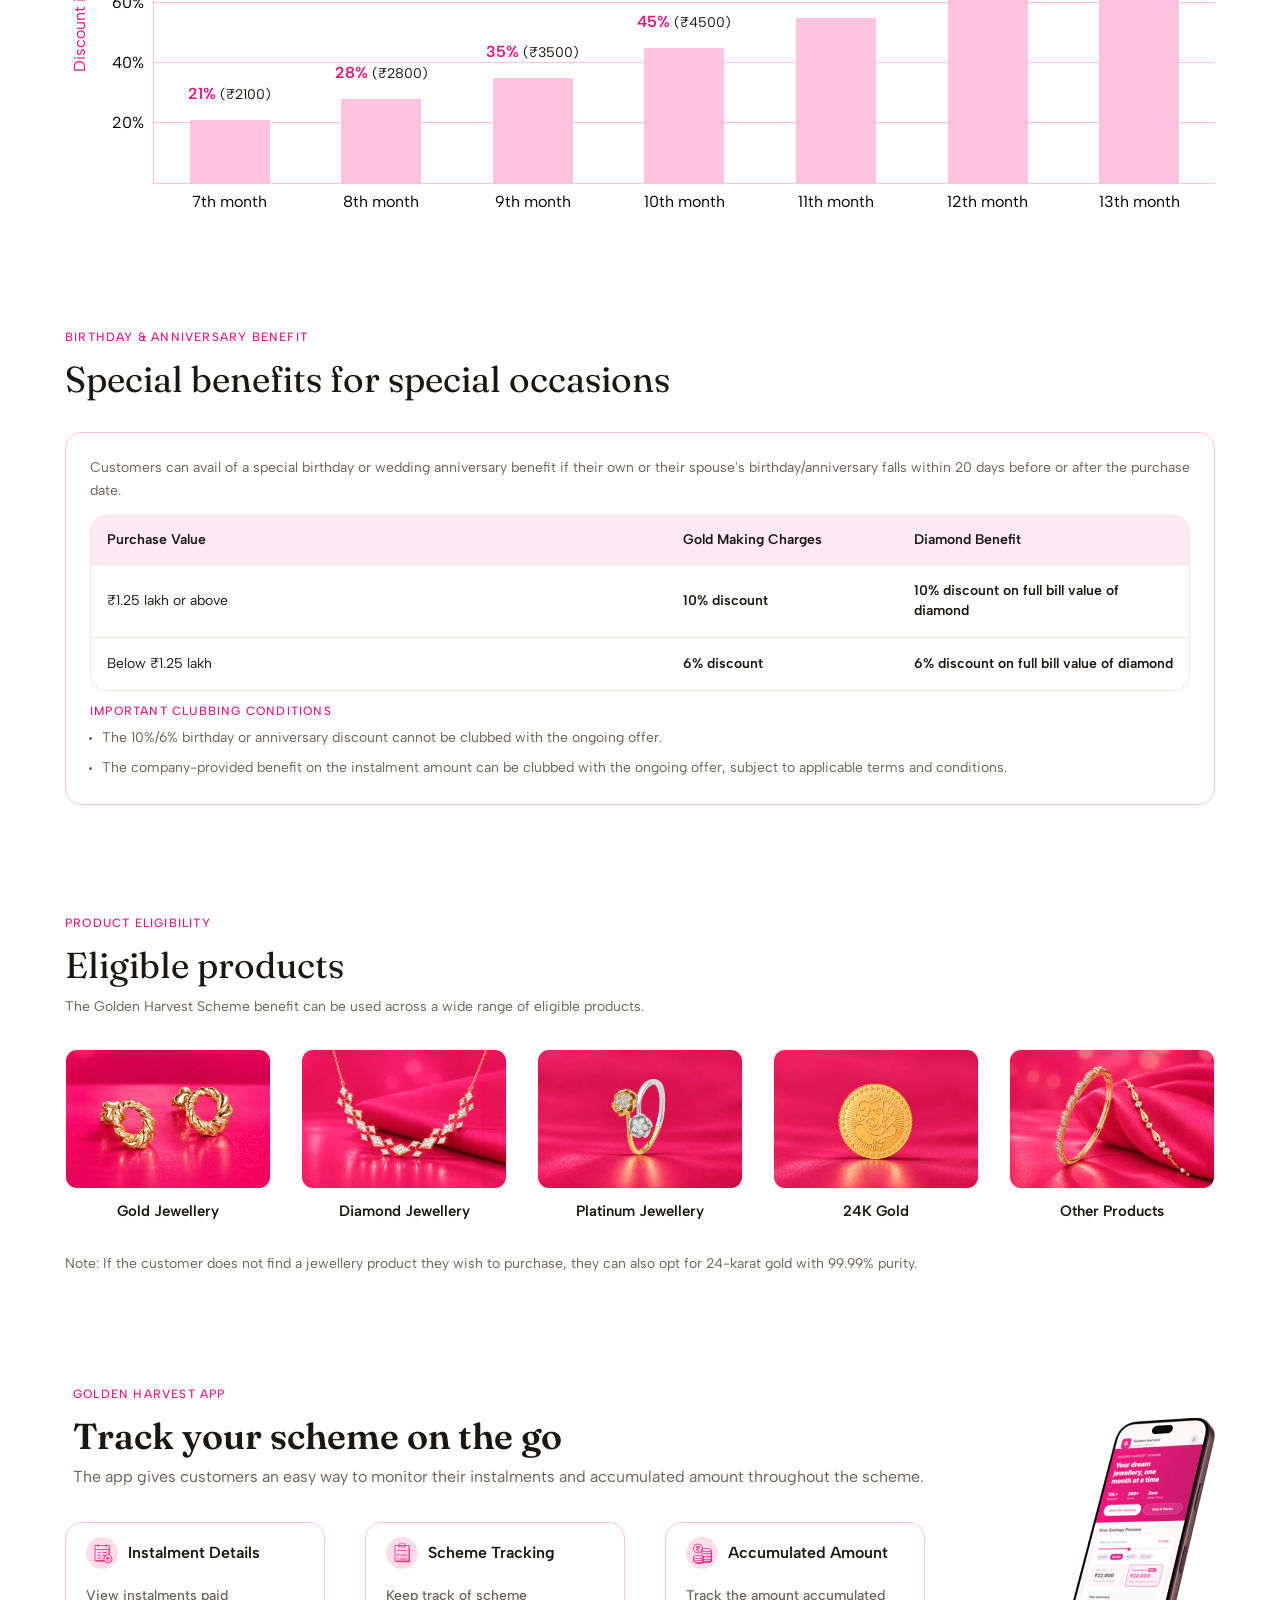
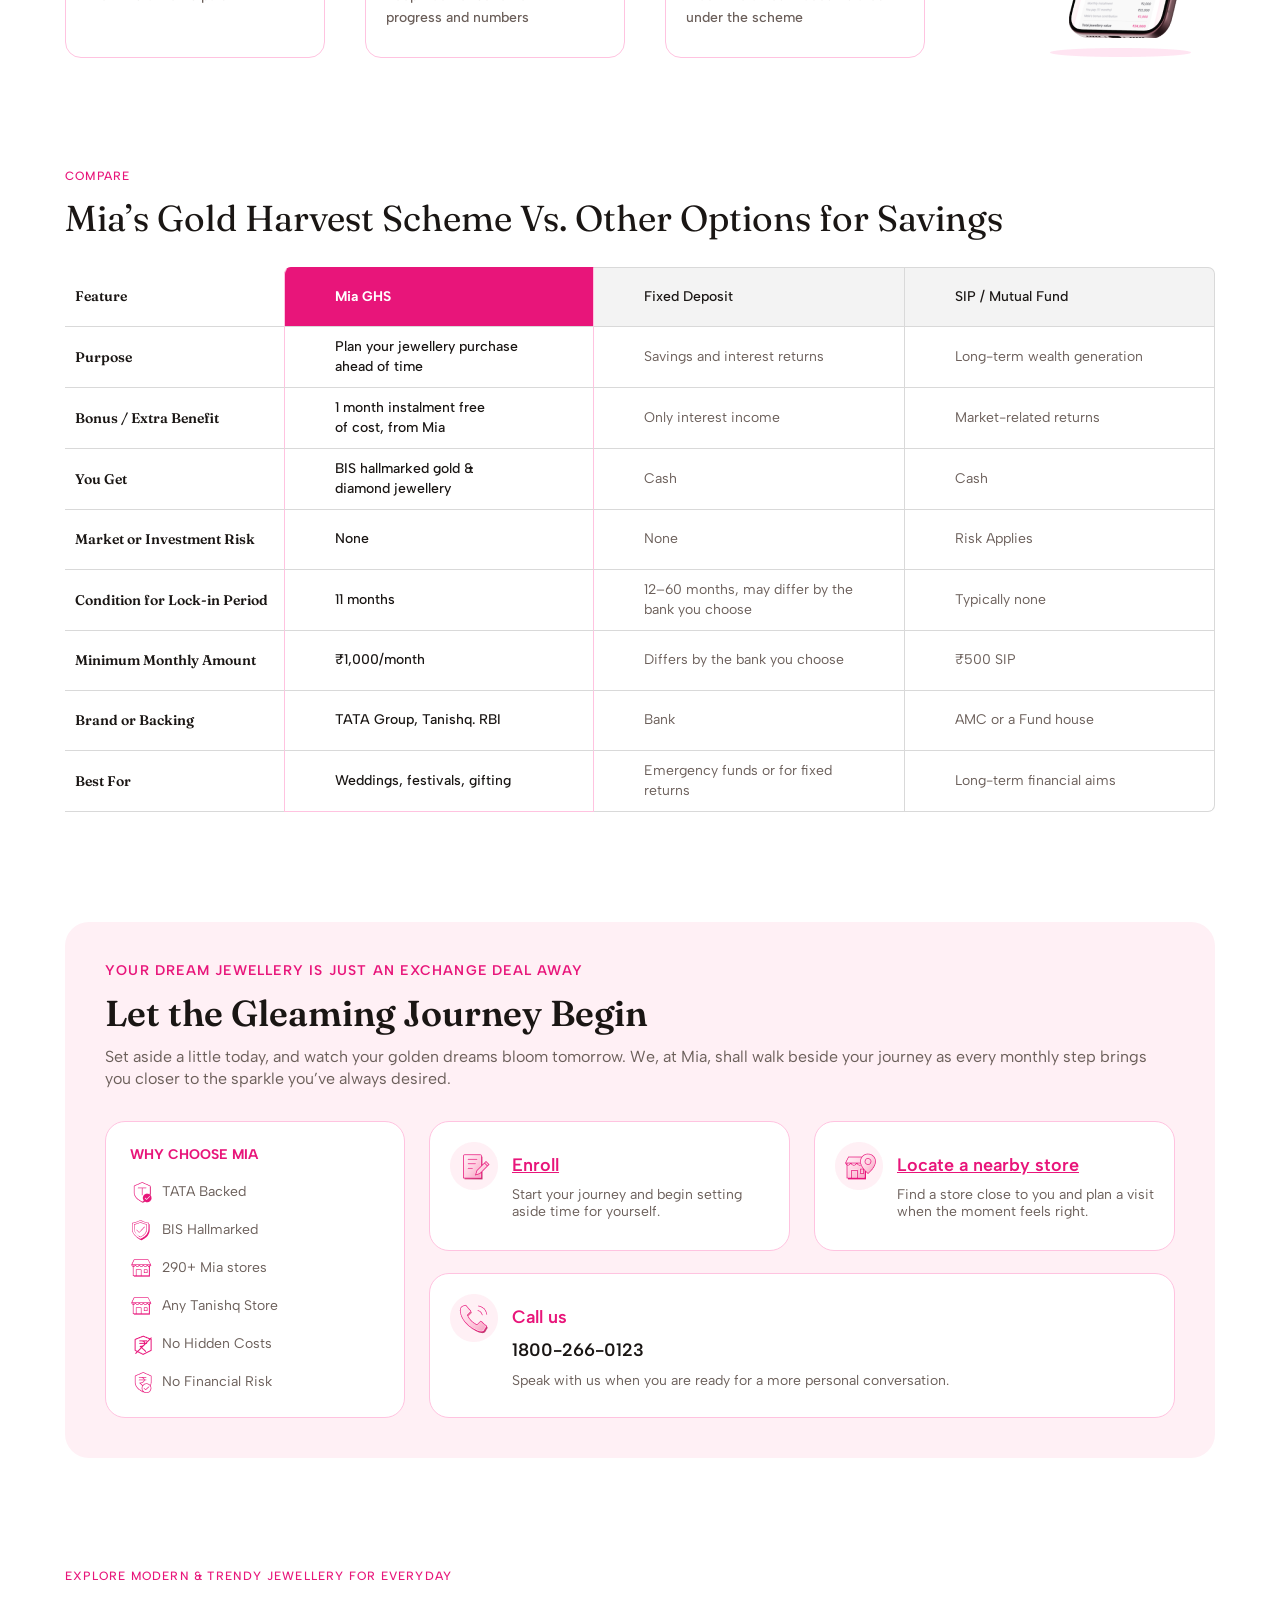
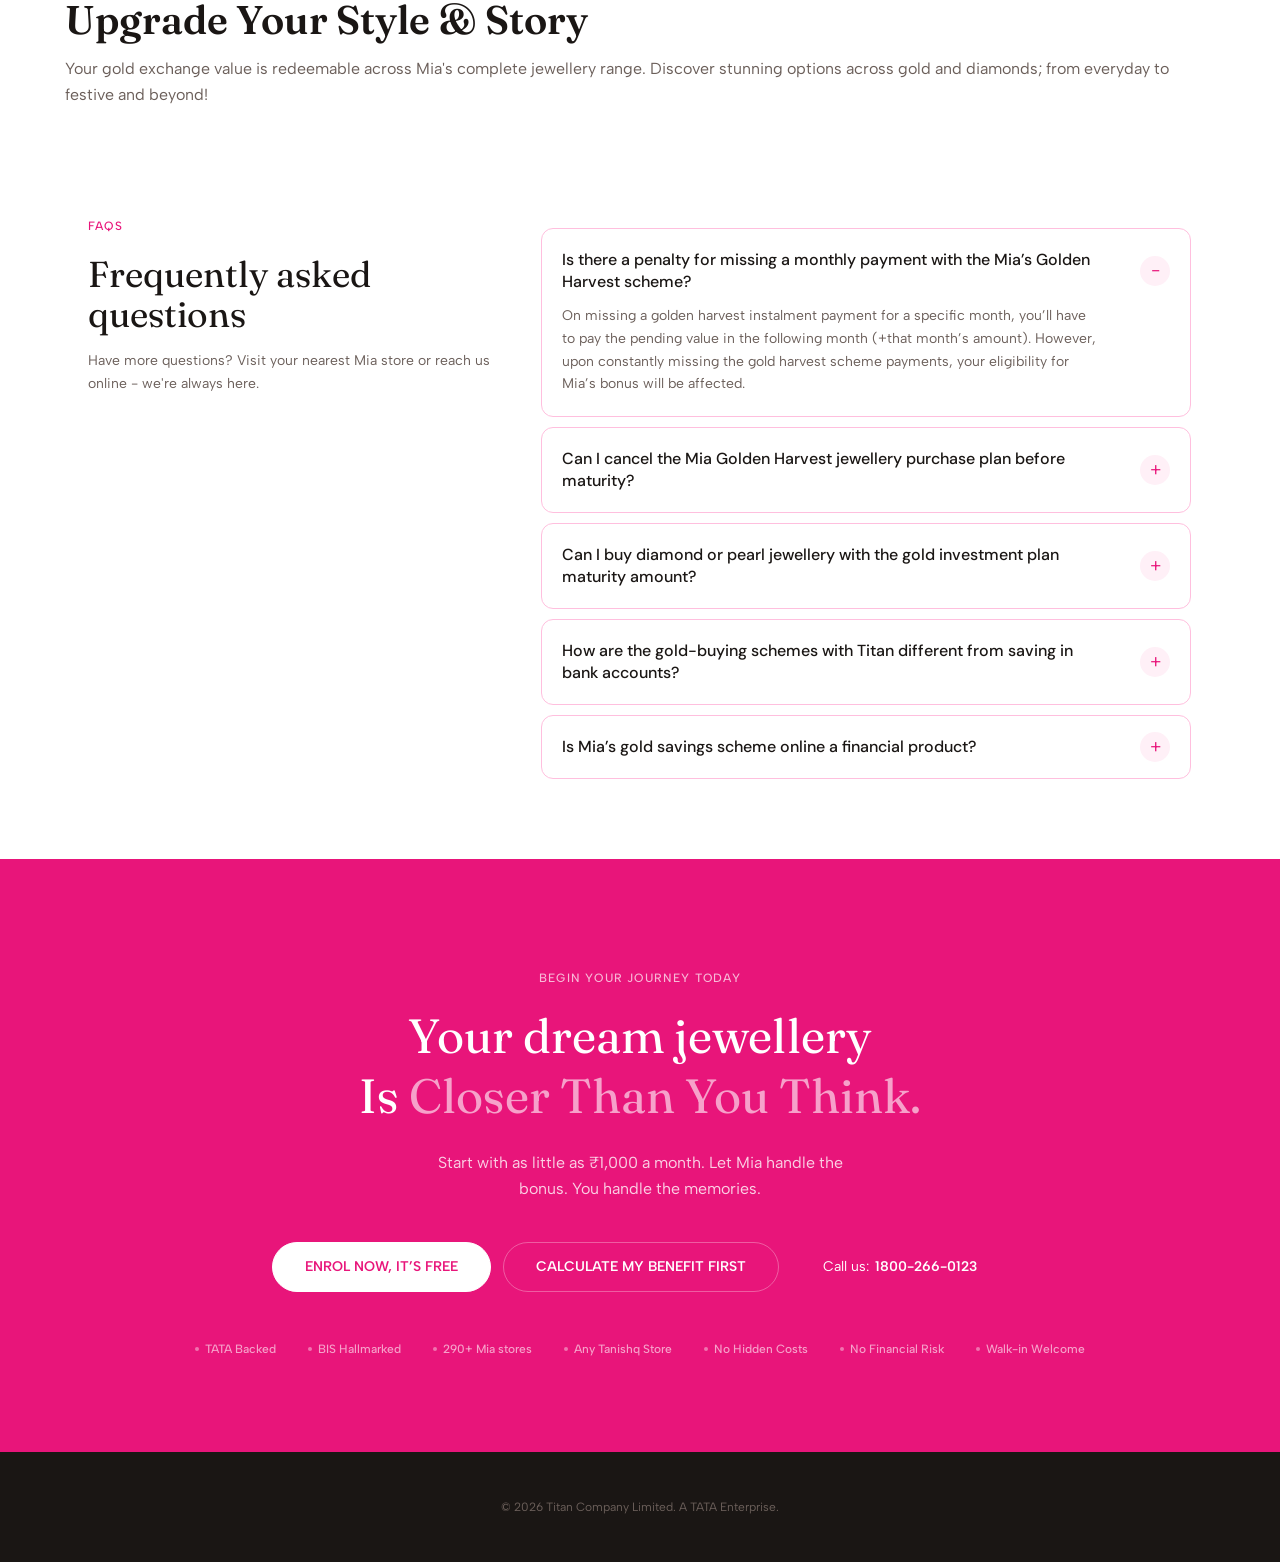
==== commit 11fcad42: "Initial Completion" ====
--- a/index.html
+++ b/index.html
@@ -63,22 +63,31 @@
         <h2 id="contact-heading">Sparkle Era Starts Here</h2>
         <p>Our experts are here to help you</p>
       </div>
-      <form class="ghs-contact-form" id="contact-form">
+      <form class="ghs-contact-form" id="contact-form" novalidate>
         <div class="ghs-field">
           <label for="contact-name">Your Name</label>
           <input id="contact-name" name="name" type="text" placeholder="Enter Your Name" autocomplete="name" maxlength="100" required>
         </div>
         <div class="ghs-field">
           <label for="contact-phone">Phone Number</label>
-          <input id="contact-phone" name="phone" type="tel" placeholder="Enter Your Phone Number" autocomplete="tel-national" inputmode="numeric" pattern="[0-9]{10}" maxlength="10" title="Enter a 10-digit phone number" required>
+          <input id="contact-phone" name="phone" type="tel" placeholder="Enter Your Phone Number" autocomplete="tel-national" inputmode="tel" maxlength="24" required>
         </div>
         <div class="ghs-field">
           <label for="contact-city">City</label>
           <input id="contact-city" name="city" type="text" placeholder="Enter Your City" autocomplete="address-level2" maxlength="100" required>
         </div>
-        <button class="ghs-button ghs-connect" type="submit">Connect Now!</button>
+        <div class="ghs-contact-submit">
+          <div class="ghs-enrol-errors" id="contact-errors" role="alert" hidden></div>
+          <button class="ghs-button ghs-connect" type="submit">Connect Now!</button>
+        </div>
         <p class="ghs-contact-status" id="contact-status" role="status" hidden></p>
       </form>
+      <div class="ghs-contact-success" id="contact-success" role="status" hidden>
+        <span class="ghs-enrol-success-icon" aria-hidden="true">✓</span>
+        <h3 id="contact-success-heading">Thank you!</h3>
+        <p>Your enquiry has been submitted successfully. Our experts will contact you shortly.</p>
+        <button class="ghs-button" id="contact-success-close" type="button">Close</button>
+      </div>
     </section>
 
     <aside class="ghs-benefits" aria-label="Golden Harvest benefits">
@@ -173,41 +182,41 @@
               <h3>Flexibility with Monthly Savings</h3>
               <p class="ghs-benefit-description">Pick a monthly amount that feels right to you — settle on any amount starting from ₹1,000 to ₹1,00,000. <strong>Mia’s gold purchase plan</strong> fits your life and circumstances; get to own your wish-listed jewellery without the need to drain your monthly budget. Let your plan be executed at your pace.</p>
             </article>
-            <!-- Temporary editorial copy for benefits 2–8; replace with client-approved text. -->
+            <!-- Benefits 2–8 follow the client-approved content handoff. -->
             <article role="tabpanel" id="benefit-panel-2" aria-labelledby="benefit-tab-2" tabindex="0" hidden>
               <p class="ghs-benefit-number" aria-hidden="true">02</p>
-              <h3>Zero Joining Fee</h3>
-              <p class="ghs-benefit-description">Start planning for your next jewellery purchase without a joining fee. Choose your monthly instalment and put your savings towards the pieces you love, with no enrolment cost added to your plan.</p>
+              <h3>No Upfront Cost, Always Easy</h3>
+              <p class="ghs-benefit-description">There’s no requirement for a joining fee or costs associated with paperwork charges. No hidden charges apply. Your first instalment is all you need to get started. Pay via a mode that you’re comfortable with; we accept UPI, net banking, and debit or credit card.</p>
             </article>
             <article role="tabpanel" id="benefit-panel-3" aria-labelledby="benefit-tab-3" tabindex="0" hidden>
               <p class="ghs-benefit-number" aria-hidden="true">03</p>
               <h3>Bonus in the 12th Month</h3>
-              <p class="ghs-benefit-description">Make your monthly savings go a little further. After 11 monthly instalments, Mia’s bonus contribution in month 12 adds one month’s amount to your jewellery purchase value, giving you more to look forward to.</p>
+              <p class="ghs-benefit-description">Save for 11 months, and a full month’s instalment shall be on us! Take this example for your better understanding: you can save ₹5,000 x 11 months and redeem ₹60,000 in jewellery. It’s how we thank our exclusive Golden Harvest members for their faith, loyalty, and dedication to aesthetics!</p>
             </article>
             <article role="tabpanel" id="benefit-panel-4" aria-labelledby="benefit-tab-4" tabindex="0" hidden>
               <p class="ghs-benefit-number" aria-hidden="true">04</p>
-              <h3>Backed by TATA Trust</h3>
-              <p class="ghs-benefit-description">Plan your jewellery purchase with the assurance of Mia by Tanishq and the enduring TATA trust. Explore BIS hallmarked gold jewellery and find a meaningful piece to mark your next special moment.</p>
+              <h3>Backed by the TATA Trust</h3>
+              <p class="ghs-benefit-description">Mia by Tanishq is part of Titan Company Limited, a TATA Group enterprise with 30+ years of jewellery expertise. Your savings are safe with us, and the jewellery you’ll buy is going to be 100% BIS Hallmarked. Rest assured that every transaction is secure.</p>
             </article>
             <article role="tabpanel" id="benefit-panel-5" aria-labelledby="benefit-tab-5" tabindex="0" hidden>
               <p class="ghs-benefit-number" aria-hidden="true">05</p>
-              <h3>Versatile Jewellery Range</h3>
-              <p class="ghs-benefit-description">From everyday favourites to celebration pieces, plan for jewellery that suits your style. Explore gold, diamond and pearl designs as you build your wish list for a future purchase.</p>
+              <h3>A Versatile Jewellery Range</h3>
+              <p class="ghs-benefit-description">Redeem the maturity amount on gold, diamonds, pearls, and more. Pick from 5000+ original and trendy BIS hallmarked designs — lightweight everyday pieces to statement bridal sets, we’ve got it all!</p>
             </article>
             <article role="tabpanel" id="benefit-panel-6" aria-labelledby="benefit-tab-6" tabindex="0" hidden>
               <p class="ghs-benefit-number" aria-hidden="true">06</p>
-              <h3>290+ Stores Near You</h3>
-              <p class="ghs-benefit-description">Bring your jewellery wish list to a Mia or Tanishq store and explore your options in person. A store expert can help you understand the plan and choose jewellery for the occasion you’re saving towards.</p>
+              <h3>290+ Stores, Always Near You</h3>
+              <p class="ghs-benefit-description">With 290+ Mia and Tanishq stores situated across India, redeeming your <strong>gold savings plan</strong> amount is a simple task. Walk into any of our stores, present your plan, and walk out with the jewellery you’ve been eyeing!</p>
             </article>
             <article role="tabpanel" id="benefit-panel-7" aria-labelledby="benefit-tab-7" tabindex="0" hidden>
               <p class="ghs-benefit-number" aria-hidden="true">07</p>
               <h3>Pay Your Way Without Skipping a Month</h3>
-              <p class="ghs-benefit-description">Build a monthly saving routine around your jewellery goals. Keep track of each instalment and ask your store expert about the available payment options to help you stay on schedule throughout your plan.</p>
+              <p class="ghs-benefit-description">Mia by Tanishq is part of Titan Company Limited, a TATA Group enterprise with 30+ years of jewellery expertise. Your savings are safe with us, and the jewellery you’ll buy is going to be 100% BIS Hallmarked. Rest assured that every transaction is secure.</p>
             </article>
             <article role="tabpanel" id="benefit-panel-8" aria-labelledby="benefit-tab-8" tabindex="0" hidden>
               <p class="ghs-benefit-number" aria-hidden="true">08</p>
-              <h3>Safe &amp; Risk-Free</h3>
-              <p class="ghs-benefit-description">Plan ahead for a jewellery purchase with a monthly amount you can budget for. Review the scheme terms, payment schedule and redemption conditions with a Mia expert so you can make an informed choice before enrolling.</p>
+              <h3>Safe, Simple &amp; Ideally Risk-Free</h3>
+              <p class="ghs-benefit-description">It isn’t just an investment in something random or a complicated <strong>gold investment scheme</strong>. It’s a trusted <strong>gold savings plan</strong> made just for the iconic jewellery you’ve loved for a long time. There’s no market risk involved or financial jargon in question. There are also no lock-in penalties; only worry-free savings for what you love.</p>
             </article>
           </div>
           <div class="ghs-benefit-navigation" role="group" aria-label="Navigate benefits">
@@ -427,11 +436,11 @@
       <h2 id="products-heading">Eligible products</h2>
       <p class="ghs-products-intro">The Golden Harvest Scheme benefit can be used across a wide range of eligible products.</p>
       <ul class="ghs-product-cards">
-        <li><img src="assets/Gold%20jewellery%20card%20image.png" width="206" height="140" alt="" loading="lazy"><p>Gold Jewellery</p></li>
-        <li><img src="assets/Diamond%20jewellery%20card%20image.png" width="206" height="140" alt="" loading="lazy"><p>Diamond Jewellery</p></li>
-        <li><img src="assets/Platinum%20jewellery%20card%20image.png" width="206" height="140" alt="" loading="lazy"><p>Platinum Jewellery</p></li>
-        <li><img src="assets/Group%20338.png" width="206" height="140" alt="" loading="lazy"><p>24K Gold</p></li>
-        <li><img src="assets/Other%20products%20card%20image.png" width="206" height="140" alt="" loading="lazy"><p>Other Products</p></li>
+        <li><img src="assets/ghs-eligible-products-gold.jpg" width="206" height="140" alt="" loading="lazy"><p>Gold Jewellery</p></li>
+        <li><img src="assets/ghs-eligible-products-diamond.jpg" width="206" height="140" alt="" loading="lazy"><p>Diamond Jewellery</p></li>
+        <li><img src="assets/ghs-eligible-products-platinum.jpg" width="206" height="140" alt="" loading="lazy"><p>Platinum Jewellery</p></li>
+        <li><img src="assets/ghs-eligible-products-24kt.jpg" width="206" height="140" alt="" loading="lazy"><p>24K Gold</p></li>
+        <li><img src="assets/ghs-eligible-products-others.jpg" width="206" height="140" alt="" loading="lazy"><p>Other Products</p></li>
       </ul>
       <p class="ghs-products-note">Note: If the customer does not find a jewellery product they wish to purchase, they can also opt for 24-karat gold with 99.99% purity.</p>
     </section>
@@ -576,23 +585,49 @@
   <footer class="ghs-footer"><p>© 2026 Titan Company Limited. A TATA Enterprise.</p></footer>
   <dialog class="ghs-dialog ghs-enrol-dialog" id="enrol-dialog" aria-labelledby="enrol-heading">
     <form method="dialog"><button class="ghs-dialog-close" aria-label="Close enrolment form" type="submit">×</button></form>
-    <h2 id="enrol-heading">Golden Harvest Enrolment</h2>
+    <div class="ghs-enrol-header">
+      <p class="ghs-eyebrow">Begin Now</p>
+      <h2 id="enrol-heading">Sparkle Era Starts Here</h2>
+      <p>Our experts are here to help you</p>
+    </div>
     <!-- Provisional fields follow the existing lead form. Client approval and submission integration are pending. -->
-    <form class="ghs-enrol-form" id="enrol-form">
+    <form class="ghs-enrol-form" id="enrol-form" novalidate>
+      <section class="ghs-enrol-selected-plan" id="enrol-plan-summary" aria-labelledby="enrol-plan-heading" hidden>
+        <h3 id="enrol-plan-heading">Your Selected Plan</h3>
+        <dl>
+          <dt>Monthly instalment</dt><dd id="enrol-plan-display-monthlyInstalment"></dd>
+          <dt>You pay (11 months)</dt><dd id="enrol-plan-display-savings"></dd>
+          <dt>Mia’s bonus contribution</dt><dd id="enrol-plan-display-bonus"></dd>
+          <dt>Total jewellery value</dt><dd id="enrol-plan-display-total"></dd>
+        </dl>
+      </section>
+      <input id="enrol-plan-monthlyInstalment" name="monthlyInstalment" type="hidden" disabled>
+      <input id="enrol-plan-savings" name="savings" type="hidden" disabled>
+      <input id="enrol-plan-bonus" name="bonus" type="hidden" disabled>
+      <input id="enrol-plan-total" name="total" type="hidden" disabled>
+      <input id="enrol-plan-instalments" name="instalments" type="hidden" disabled>
+      <input id="enrol-plan-currency" name="currency" type="hidden" disabled>
       <div class="ghs-field">
         <label for="enrol-name">Your Name</label>
-        <input id="enrol-name" name="name" type="text" autocomplete="name" maxlength="100" required autofocus>
+        <input id="enrol-name" name="name" type="text" placeholder="Enter Your Name" autocomplete="name" maxlength="100" required autofocus>
       </div>
       <div class="ghs-field">
         <label for="enrol-phone">Phone Number</label>
-        <input id="enrol-phone" name="phone" type="tel" autocomplete="tel-national" inputmode="numeric" pattern="[0-9]{10}" maxlength="10" title="Enter a 10-digit phone number" required>
+        <input id="enrol-phone" name="phone" type="tel" placeholder="Enter Your Phone Number" autocomplete="tel-national" inputmode="tel" maxlength="24" required>
       </div>
       <div class="ghs-field">
         <label for="enrol-city">City</label>
-        <input id="enrol-city" name="city" type="text" autocomplete="address-level2" maxlength="100" required>
-      </div>
-      <button class="ghs-button" type="submit" disabled>Submit Enrolment</button>
+        <input id="enrol-city" name="city" type="text" placeholder="Enter Your City" autocomplete="address-level2" maxlength="100" required>
+      </div>
+      <div class="ghs-enrol-errors" id="enrol-errors" role="alert" hidden></div>
+      <button class="ghs-button" type="submit" disabled>Connect Now!</button>
     </form>
+    <div class="ghs-enrol-success" id="enrol-success" role="status" hidden>
+      <span class="ghs-enrol-success-icon" aria-hidden="true">✓</span>
+      <h3 id="enrol-success-heading">Thank you!</h3>
+      <p>Your enquiry has been submitted successfully. Our experts will contact you shortly.</p>
+      <button class="ghs-button" id="enrol-success-close" type="button">Close</button>
+    </div>
   </dialog>
   <dialog class="ghs-dialog" id="plan-dialog" aria-labelledby="dialog-heading">
     <form method="dialog"><button class="ghs-dialog-close" aria-label="Close" type="submit">×</button></form>
--- a/styles.css
+++ b/styles.css
@@ -52,12 +52,38 @@
 .ghs-dialog h2 { margin: 0 24px 20px 0; font-family: Fraunces, Georgia, serif; font-weight: 400; }
 .ghs-dialog p { color: var(--ghs-muted); line-height: 28px; }
 .ghs-dialog-close { position: absolute; top: 12px; right: 16px; border: 0; background: none; font-size: 28px; cursor: pointer; color: var(--ghs-muted); }
-.ghs-enrol-dialog { max-height: calc(100dvh - 32px); overflow-y: auto; }
-.ghs-enrol-form { display: grid; gap: 18px; }
+.ghs-enrol-dialog { width: min(447px, calc(100% - 32px)); max-height: calc(100vh - 32px); max-height: calc(100dvh - 32px); padding: 32px; overflow-y: auto; border: 1px solid #f0e6e0; border-radius: 16px; background: #fff; box-shadow: 0 1px 2px -1px rgb(0 0 0 / 10%), 0 1px 3px rgb(0 0 0 / 10%); }
+.ghs-enrol-dialog .ghs-dialog-close { top: 6px; right: 6px; width: 32px; height: 32px; }
+.ghs-enrol-header { display: flex; flex-direction: column; gap: 12px; margin-bottom: 24px; }
+.ghs-enrol-header > .ghs-eyebrow { margin: 0; color: var(--ghs-pink); font-weight: 600; line-height: 16px; }
+.ghs-enrol-header > h2 { margin: 0; font-size: 28px; font-weight: 600; line-height: 36px; }
+.ghs-enrol-header > p:last-child { margin: 0; font-size: 14px; line-height: 20px; }
+.ghs-enrol-form { display: grid; gap: 16px; }
+.ghs-enrol-selected-plan { padding: 16px; border: 1px solid #ffc3e0; border-radius: 12px; background: #fff7fa; }
+.ghs-enrol-selected-plan[hidden] { display: none; }
+.ghs-enrol-selected-plan h3 { margin: 0 0 12px; color: var(--ghs-pink); font-size: 14px; font-weight: 600; line-height: 20px; }
+.ghs-enrol-selected-plan dl { display: grid; grid-template-columns: minmax(0, 1fr) minmax(0, auto); gap: 8px 12px; margin: 0; font-size: 13px; line-height: 20px; }
+.ghs-enrol-selected-plan dt { color: var(--ghs-muted); }
+.ghs-enrol-selected-plan dd { margin: 0; font-weight: 600; text-align: right; overflow-wrap: anywhere; }
+.ghs-enrol-selected-plan dt:last-of-type, .ghs-enrol-selected-plan dd:last-of-type { padding-top: 8px; border-top: 1px solid #ffc3e0; color: var(--ghs-ink); }
+.ghs-enrol-form .ghs-field input { border-color: transparent; background: #fdf3f1; }
+.ghs-enrol-form .ghs-field input:focus-visible { outline: 2px solid var(--ghs-pink); outline-offset: 2px; }
+.ghs-enrol-form > button { width: 100%; min-height: 50px; margin-top: 8px; padding: 14px 28px; font-size: 14px; line-height: 20px; }
 .ghs-enrol-form > p { margin: 0; font-size: 14px; line-height: 22px; }
-.ghs-enrol-form > button:disabled { opacity: 0.55; cursor: not-allowed; }
+.ghs-enrol-form > button:disabled { opacity: 1; cursor: not-allowed; }
+.ghs-enrol-errors { color: #b42318; font-size: 14px; line-height: 22px; }
+.ghs-enrol-errors ul { margin: 0; padding-left: 20px; }
+.ghs-enrol-errors li + li { margin-top: 6px; }
+.ghs-enrol-form .ghs-field input[aria-invalid="true"] { border-color: #b42318; }
+.ghs-enrol-form .ghs-field input[aria-invalid="true"]:focus-visible { outline-color: #b42318; }
+.ghs-enrol-header[hidden], .ghs-enrol-form[hidden], .ghs-enrol-success[hidden] { display: none; }
+.ghs-enrol-success { padding-block: 8px; text-align: center; }
+.ghs-enrol-success-icon { display: grid; place-items: center; width: 56px; height: 56px; margin: 0 auto 16px; border-radius: 50%; background: #fff0f7; color: var(--ghs-pink); font-size: 28px; }
+.ghs-enrol-success h3 { margin: 0 0 12px; font-family: Fraunces, Georgia, serif; font-size: 28px; font-weight: 600; line-height: 36px; }
+.ghs-enrol-success p { margin: 0 0 16px; font-size: 14px; line-height: 22px; }
+.ghs-enrol-success > button { width: 100%; }
 .ghs-container { max-width: 1150px; margin-inline: auto; }
-.ghs-contact { margin-top: 10px; padding: 30px; border-radius: 20px; background: #fff1f7 url("assets/Mia Light Pink Sparkle Background.png") center / cover no-repeat; }
+.ghs-contact { margin-top: 10px; padding: 30px; border-radius: 20px; background: #fff1f7 url("assets/ghs-sparkle-era-form.png") center / cover no-repeat; }
 .ghs-contact-header { display: flex; flex-direction: column; gap: 12px; }
 .ghs-contact-header .ghs-eyebrow { font-weight: 600; }
 .ghs-contact-header h2 { margin: 0; font-family: Fraunces, Georgia, serif; font-size: 28px; font-weight: 600; line-height: 36px; }
@@ -69,6 +95,15 @@
 .ghs-field input::placeholder { color: var(--ghs-muted); opacity: 1; }
 .ghs-connect { min-height: 48px; margin-left: 16px; padding-block: 13px; }
 .ghs-contact-status { grid-column: 1 / -1; margin: 0; color: var(--ghs-muted); font-size: 14px; line-height: 20px; }
+.ghs-contact-submit { display: flex; flex-direction: column; gap: 12px; min-width: 0; }
+.ghs-contact-submit .ghs-enrol-errors { margin-left: 16px; }
+.ghs-contact-form .ghs-field input[aria-invalid="true"] { border-color: #b42318; }
+.ghs-contact-form .ghs-field input[aria-invalid="true"]:focus-visible { outline: 2px solid #b42318; outline-offset: 2px; }
+.ghs-contact-form[hidden], .ghs-contact-header[hidden], .ghs-contact-success[hidden] { display: none; }
+.ghs-contact-submit > button:disabled { cursor: wait; opacity: 0.65; }
+.ghs-contact-success { padding: 16px 0; text-align: center; }
+.ghs-contact-success h3 { margin: 0 0 12px; font-family: Fraunces, Georgia, serif; font-size: 28px; font-weight: 600; line-height: 36px; }
+.ghs-contact-success p { margin: 0 auto 24px; max-width: 460px; color: var(--ghs-muted); font-size: 14px; line-height: 22px; }
 .ghs-benefits { margin-top: 50px; padding: 12px 22px; background: #ffecf5; }
 .ghs-benefits ul { display: flex; justify-content: space-between; flex-wrap: wrap; gap: 12px 30px; margin: 0; padding: 0; list-style: none; }
 .ghs-benefits li { display: flex; align-items: center; gap: 5px; color: var(--ghs-pink); font-size: 12px; font-weight: 600; line-height: 16px; text-transform: uppercase; }
@@ -179,10 +214,9 @@
 .ghs-explore-cards { display: grid; grid-template-columns: repeat(2, minmax(0, 1fr)); gap: 38px; margin-top: 32px; }
 .ghs-explore-card { position: relative; display: grid; grid-template-columns: minmax(0, 1fr) 180px; align-items: center; gap: 36px; min-height: 156px; padding: 29px; border: 1px solid #ffa9d2; border-radius: 24px; background: #fff7f9; overflow: hidden; }
 /* Crop the PNGs' baked-in outlines so only the card's 1px CSS border is visible. */
-.ghs-explore-rate { background: #fff7f9 url("assets/Group 332.png") center / calc(100% + 2px) calc(100% + 2px) no-repeat; }
-.ghs-explore-exchange { background: #fff7f9; isolation: isolate; }
-.ghs-exchange-art { position: absolute; inset: 0; z-index: 0; width: 100%; height: 100%; object-fit: cover; object-position: right center; pointer-events: none; }
-.ghs-explore-exchange::after { position: absolute; inset: 0; z-index: 1; background: url("assets/Rectangle 109.png") center / calc(100% + 2px) calc(100% + 2px) no-repeat; pointer-events: none; content: ""; }
+.ghs-explore-rate, .ghs-explore-exchange { background: #fff7f9 url("assets/ghs-grow-your-gold.png") center / calc(100% + 2px) calc(100% + 2px) no-repeat; }
+.ghs-explore-exchange { isolation: isolate; }
+.ghs-exchange-art { display: none; }
 .ghs-explore-copy, .ghs-explore-button { position: relative; z-index: 2; }
 .ghs-explore-copy h3 { margin: 0 0 16px; color: var(--ghs-pink); font-family: Fraunces, Georgia, serif; font-size: 24px; font-weight: 400; line-height: 34px; }
 .ghs-explore-copy p { margin: 0; color: var(--ghs-muted); font-size: 14px; line-height: 22.75px; }
@@ -400,8 +434,7 @@
   .ghs-perfect-cards article:first-child::after { margin-top: 32px; }
   .ghs-explore { margin-bottom: 64px; }
   .ghs-explore-cards { grid-template-columns: minmax(0, 1fr); gap: 24px; }
-  .ghs-explore-rate { background-size: auto calc(100% + 2px); background-position: right -1px center; }
-  .ghs-explore-rate::before { position: absolute; inset: 0; z-index: 1; background: linear-gradient(90deg, #fff7f9 0%, rgb(255 247 249 / 90%) 45%, rgb(255 247 249 / 15%) 100%); pointer-events: none; content: ""; }
+  .ghs-explore-rate, .ghs-explore-exchange { background-size: auto calc(100% + 2px); background-position: right -1px center; }
   .ghs-process { padding: 0; margin-bottom: 64px; }
   .ghs-process-steps > li { grid-template-columns: minmax(0, 1fr); }
   .ghs-process-copy, .ghs-process-visual { padding: 24px 16px; }
@@ -424,6 +457,7 @@
   .ghs-contact { padding: 24px; }
   .ghs-contact-form { grid-template-columns: repeat(2, minmax(0, 1fr)); gap: 20px; }
   .ghs-connect { margin-left: 0; }
+  .ghs-contact-submit .ghs-enrol-errors { margin-left: 0; }
   .ghs-benefits ul { justify-content: flex-start; max-width: 532px; margin-inline: auto; }
   .ghs-banner-copy { padding: 20px 24px 24px; }
   .ghs-banner-copy h2 { line-height: 34px; margin-block: 12px; }
@@ -436,6 +470,8 @@
   .ghs-actions { margin-top: 32px; }
 }
 @media (max-width: 480px) {
+  .ghs-enrol-dialog { padding: 32px 24px 24px; }
+  .ghs-enrol-header > h2 { font-size: 26px; line-height: 34px; }
   .ghs-closing { padding: 56px 20px; }
   .ghs-closing h2 { font-size: 36px; line-height: 44px; }
   .ghs-closing-button { padding-inline: 20px; }
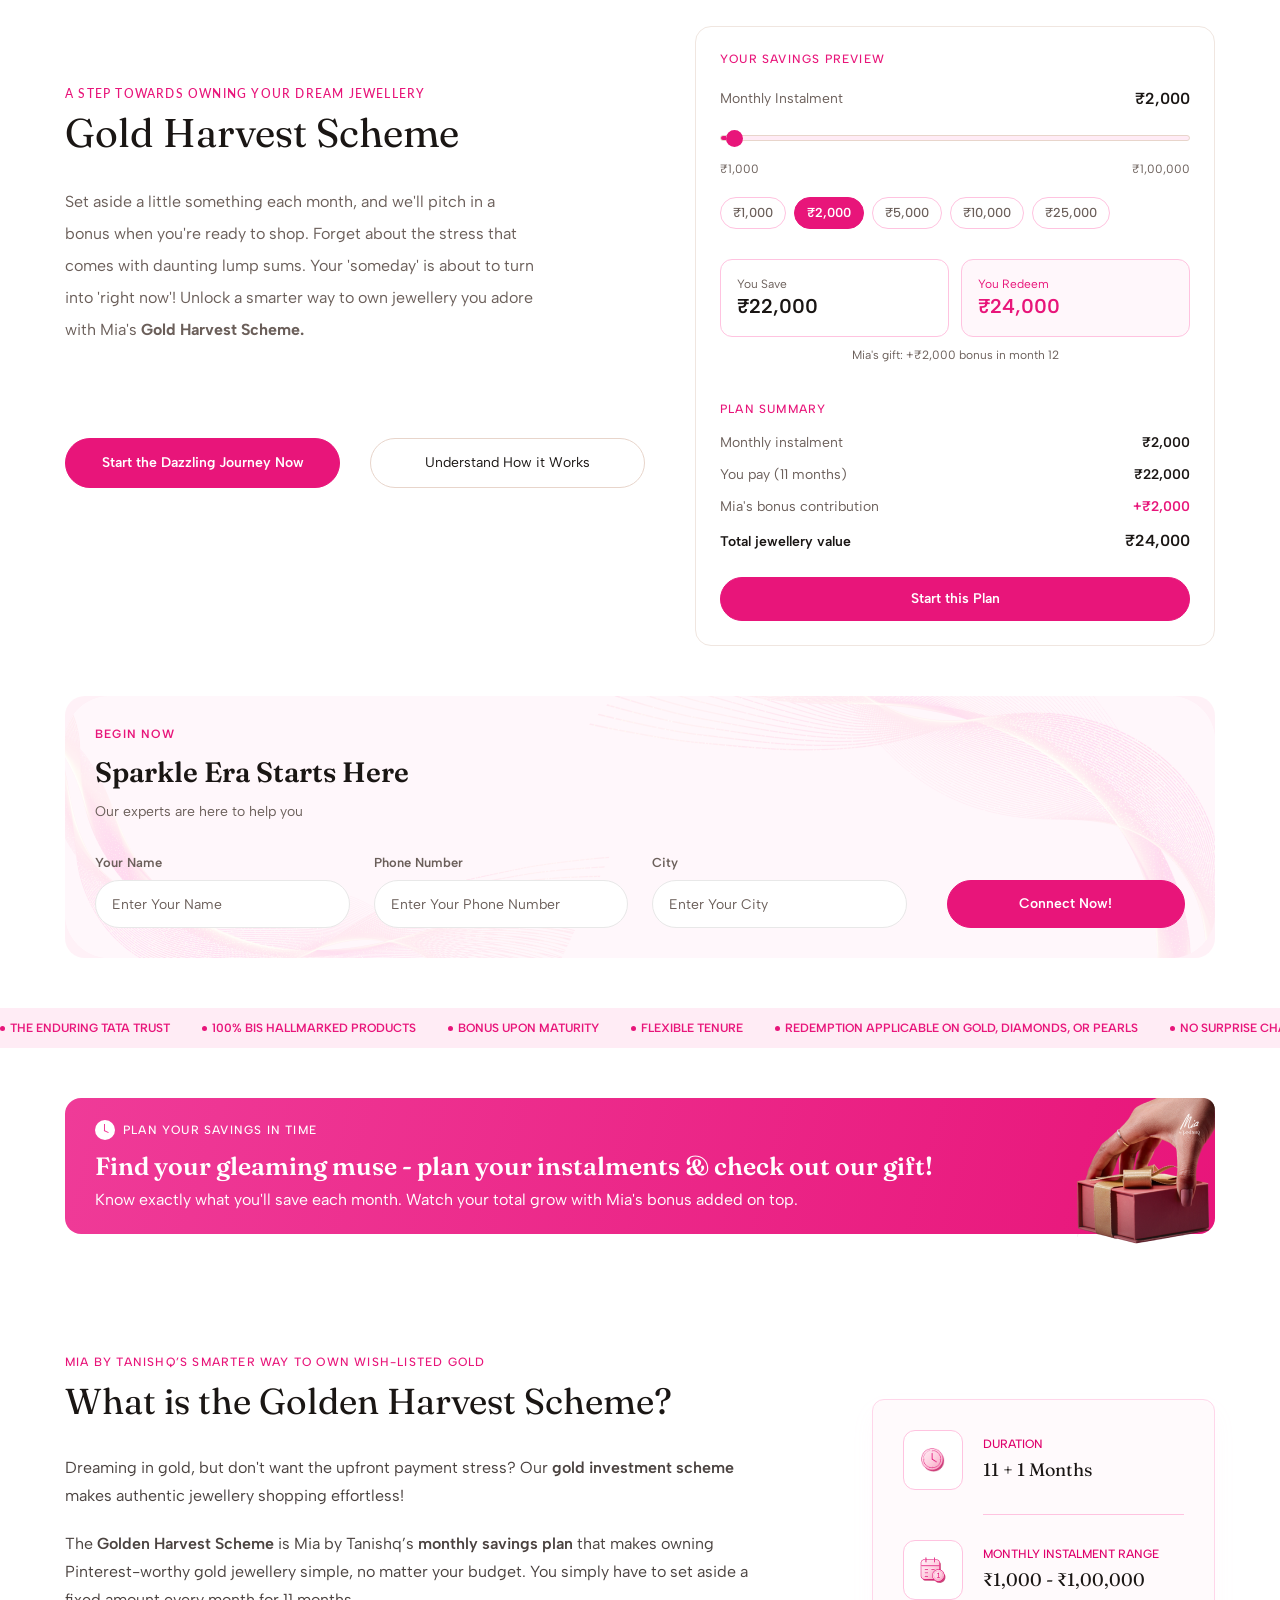
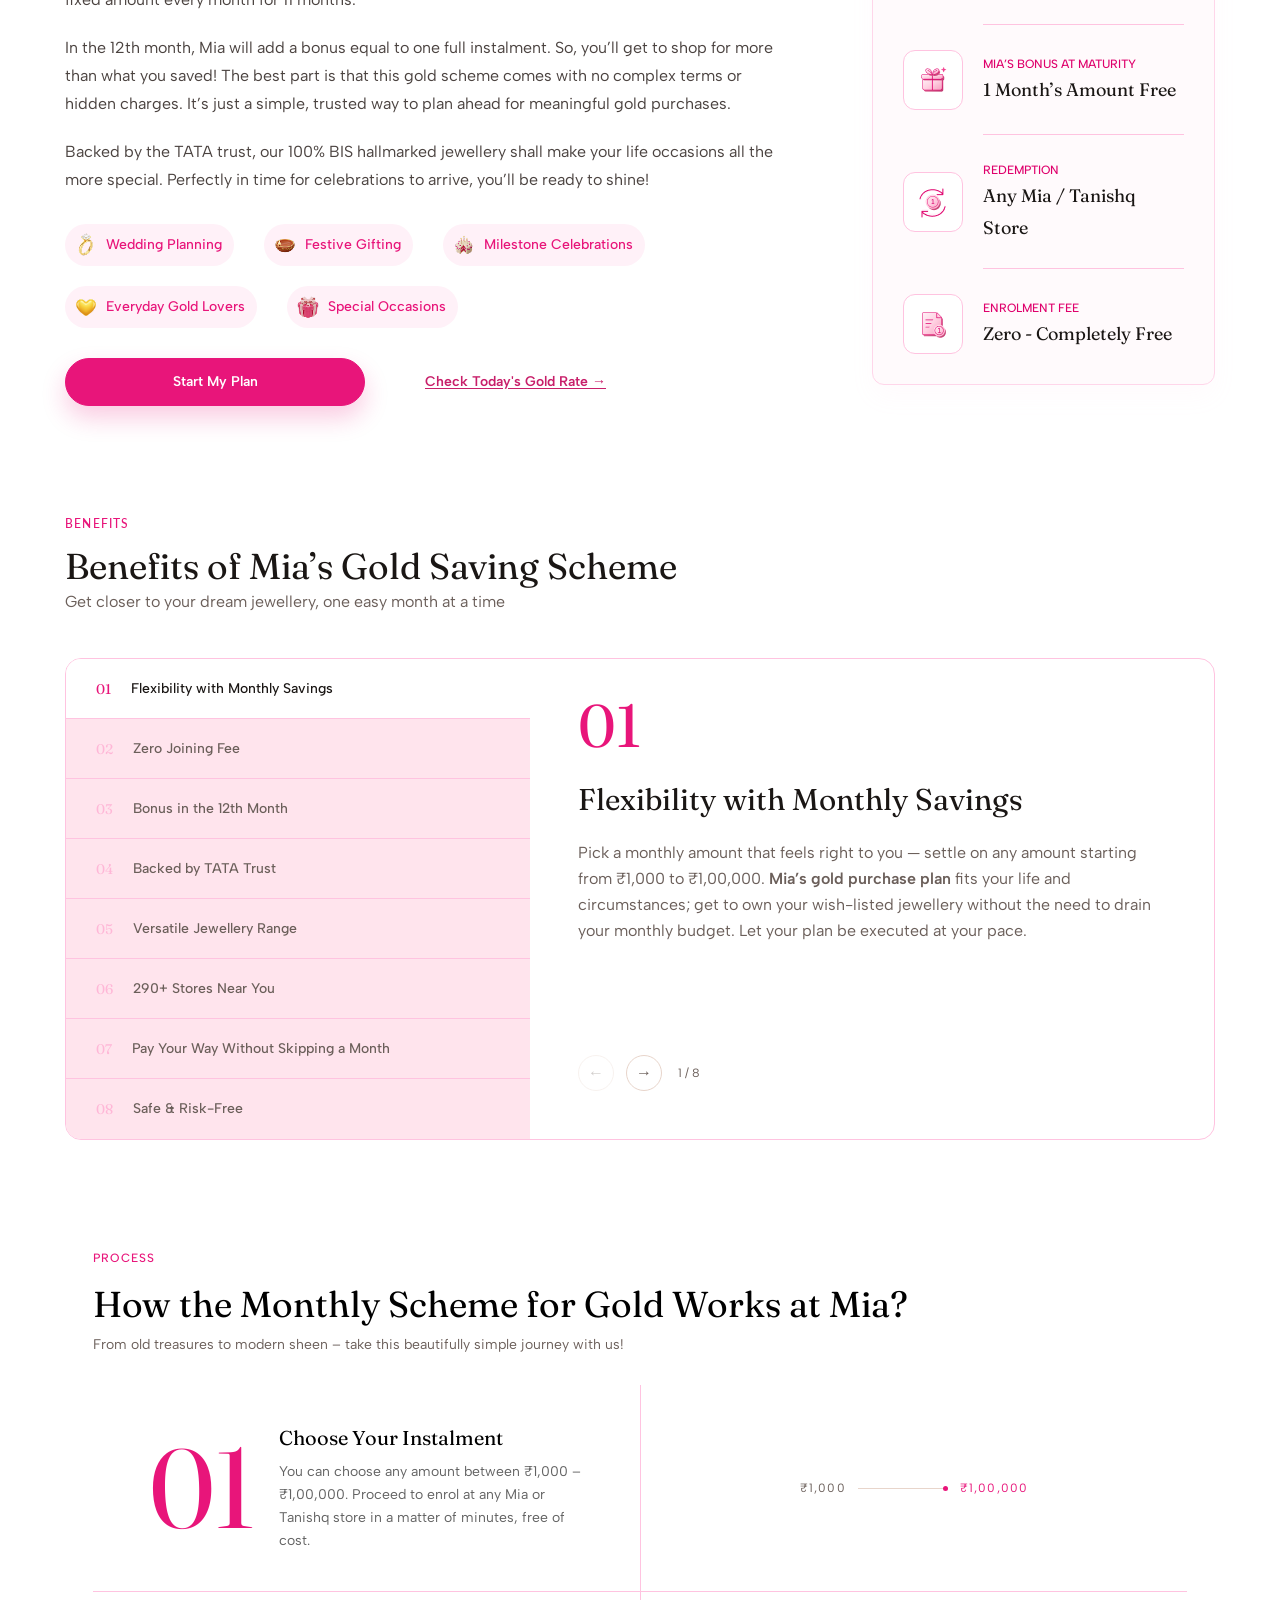
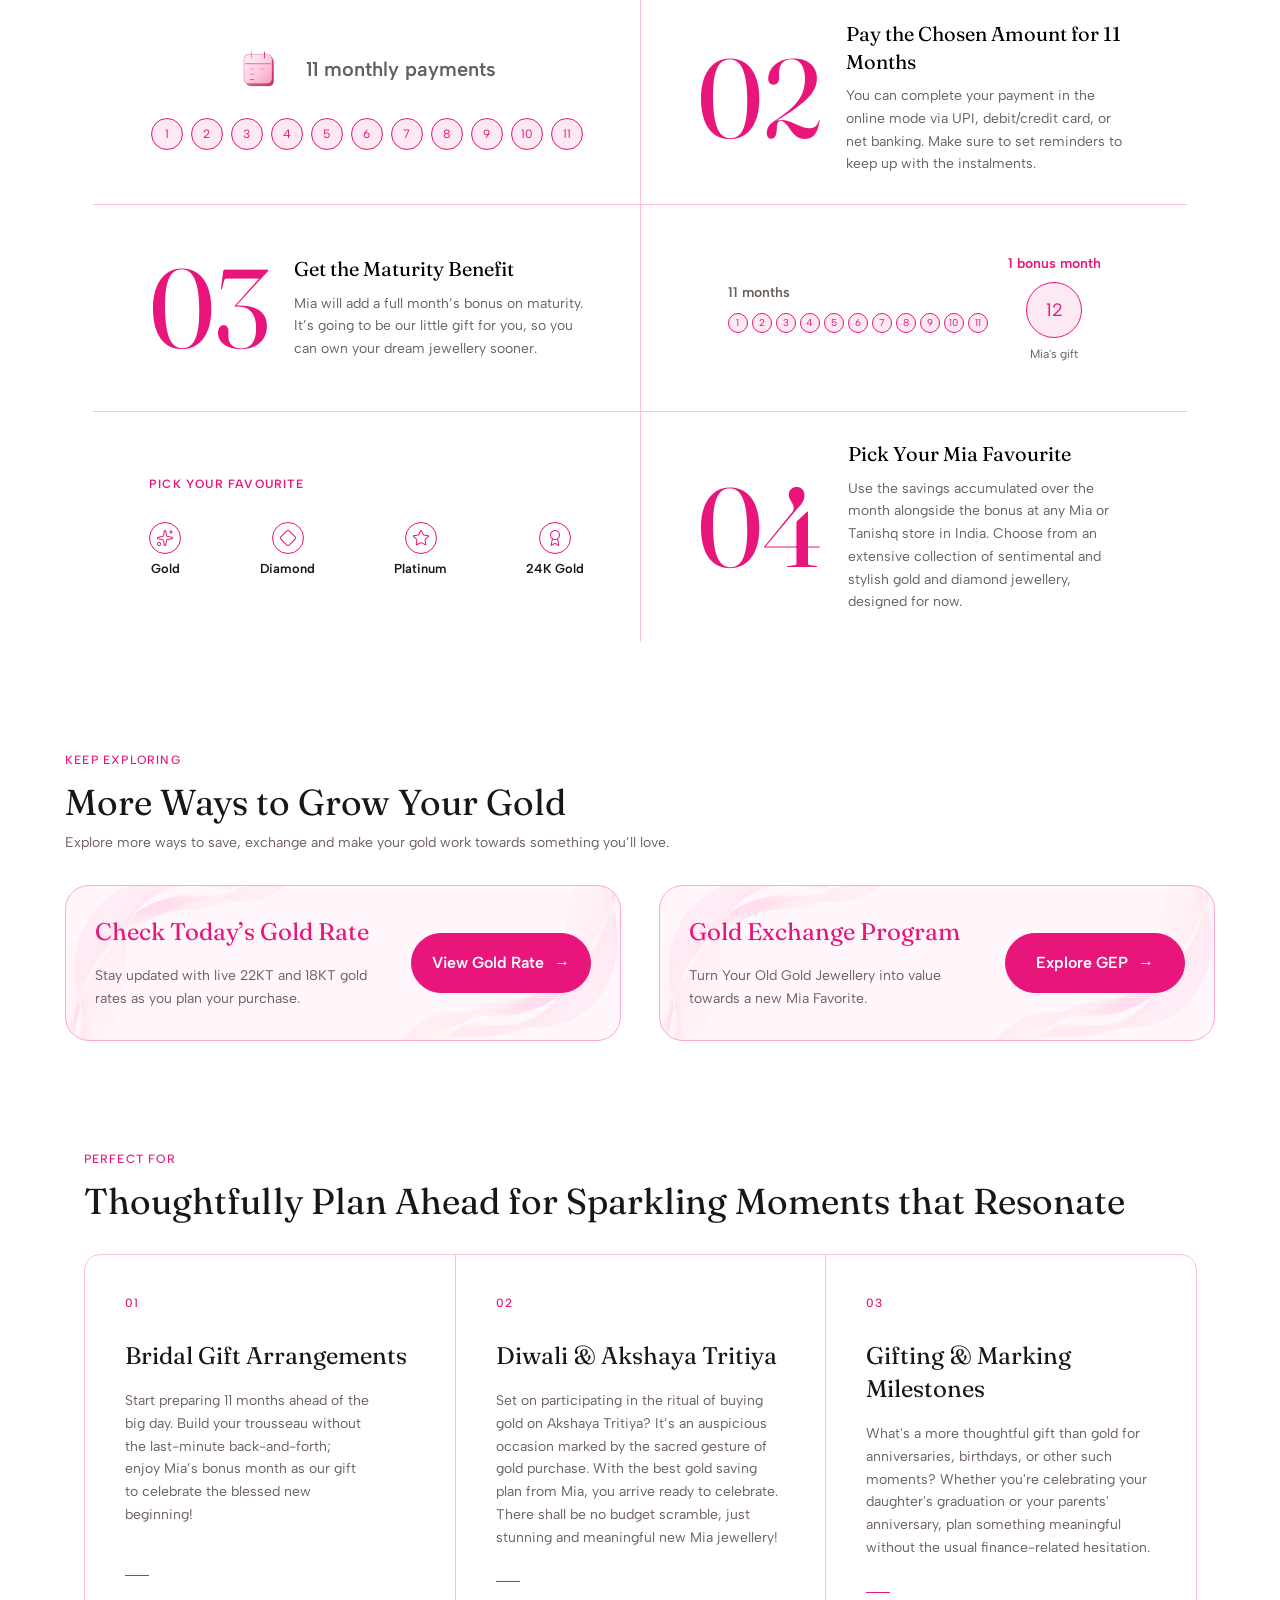
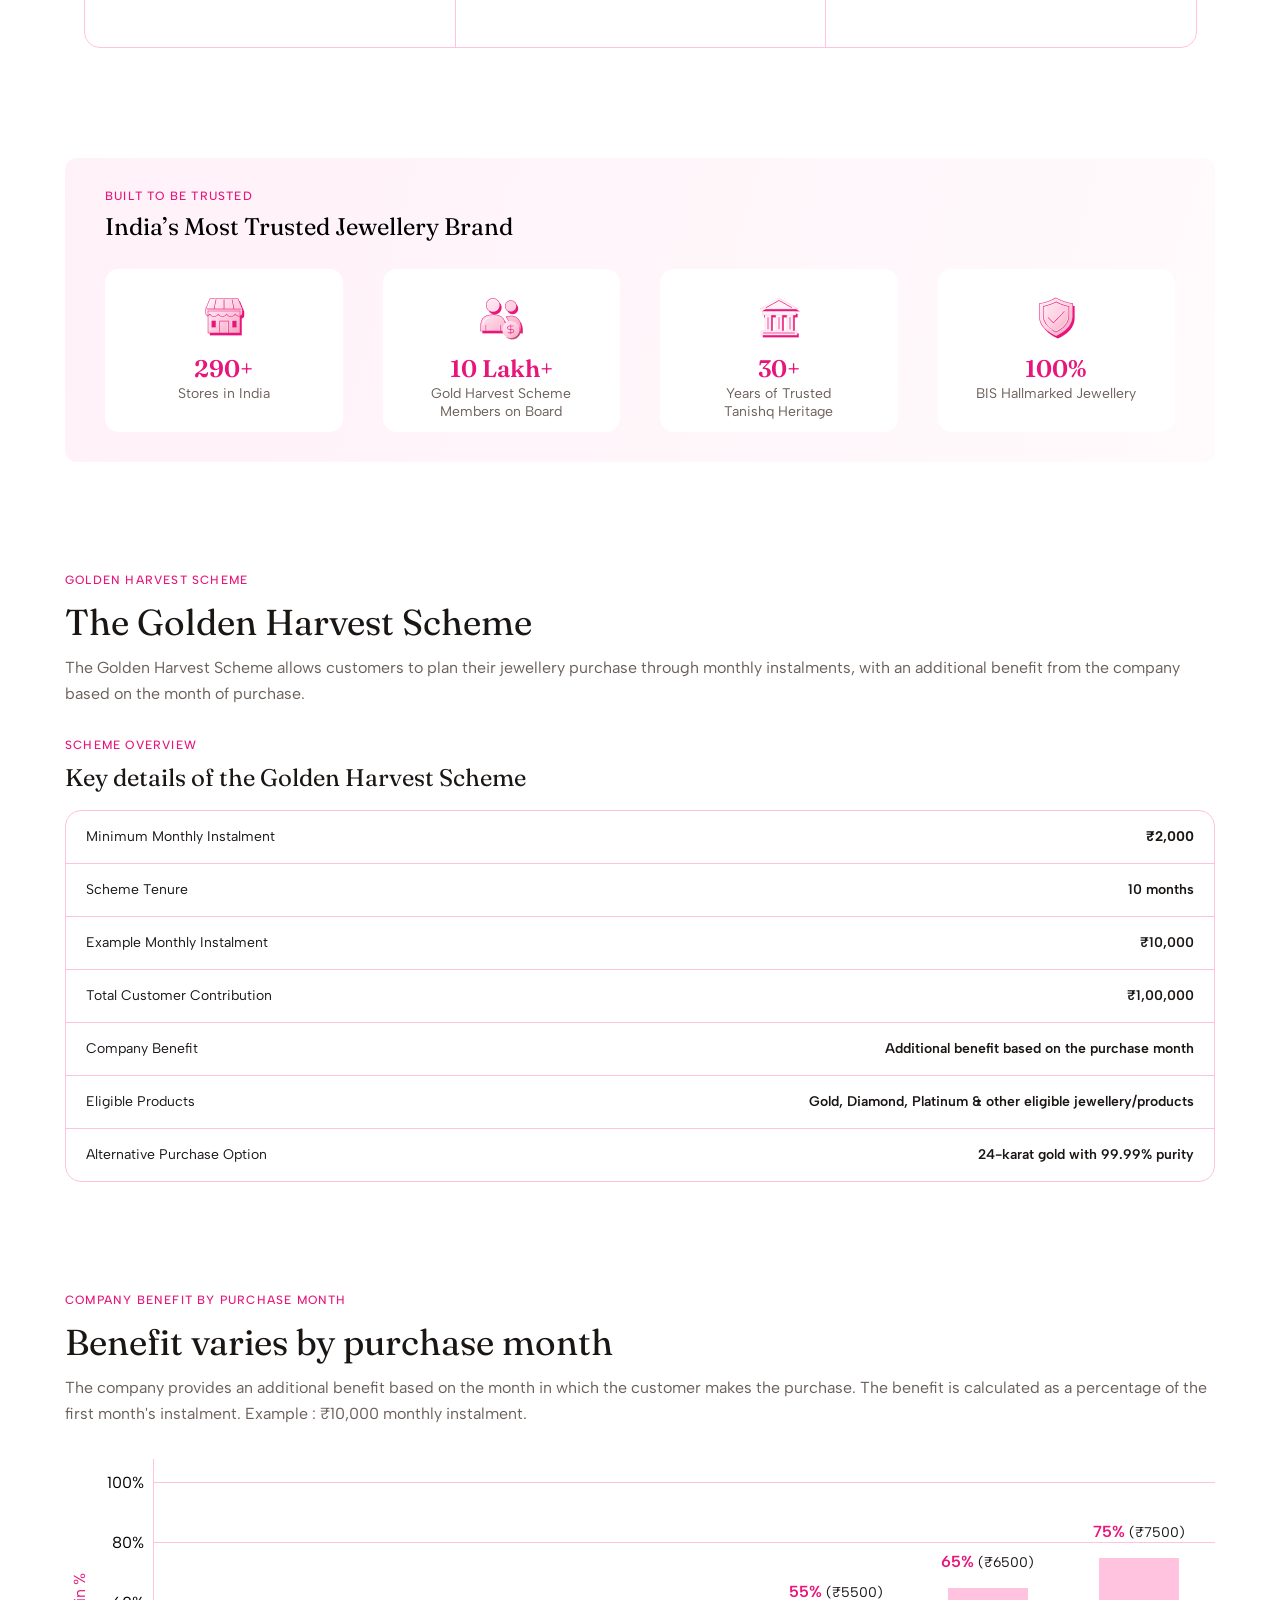
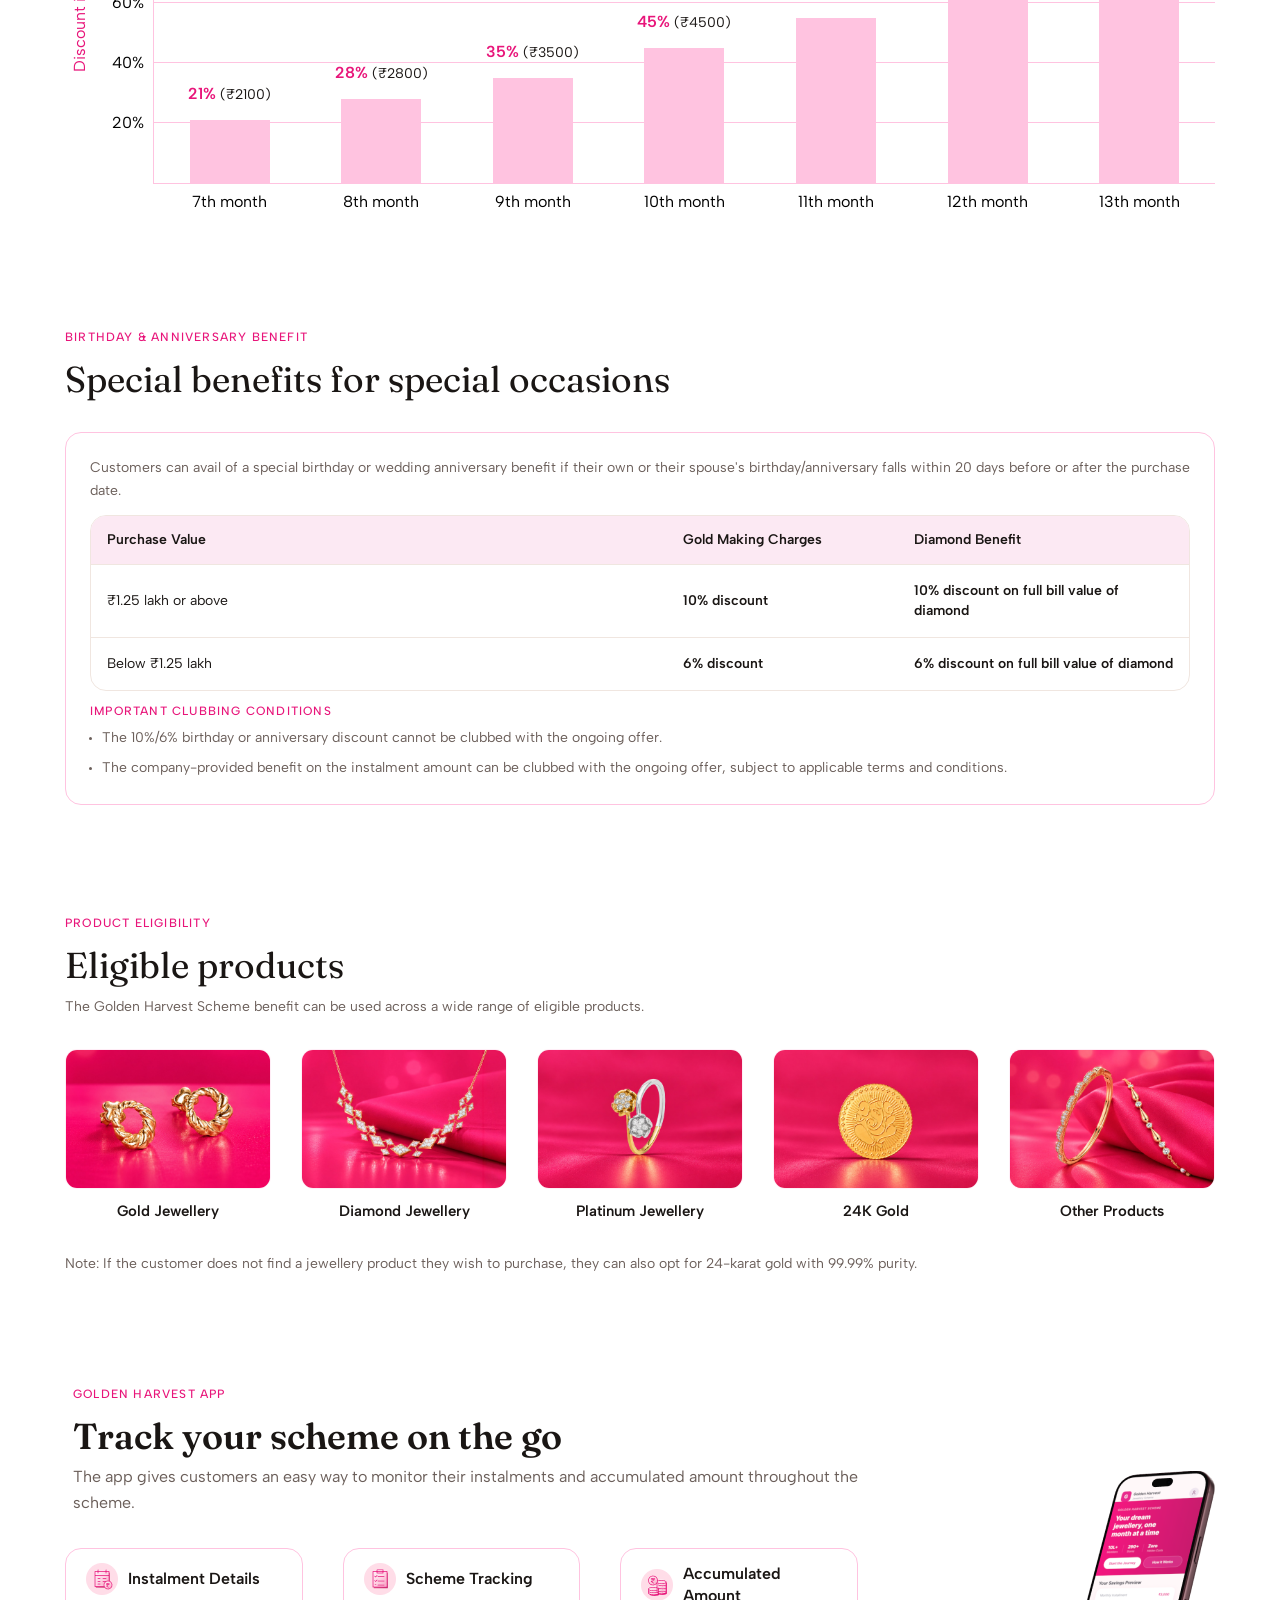
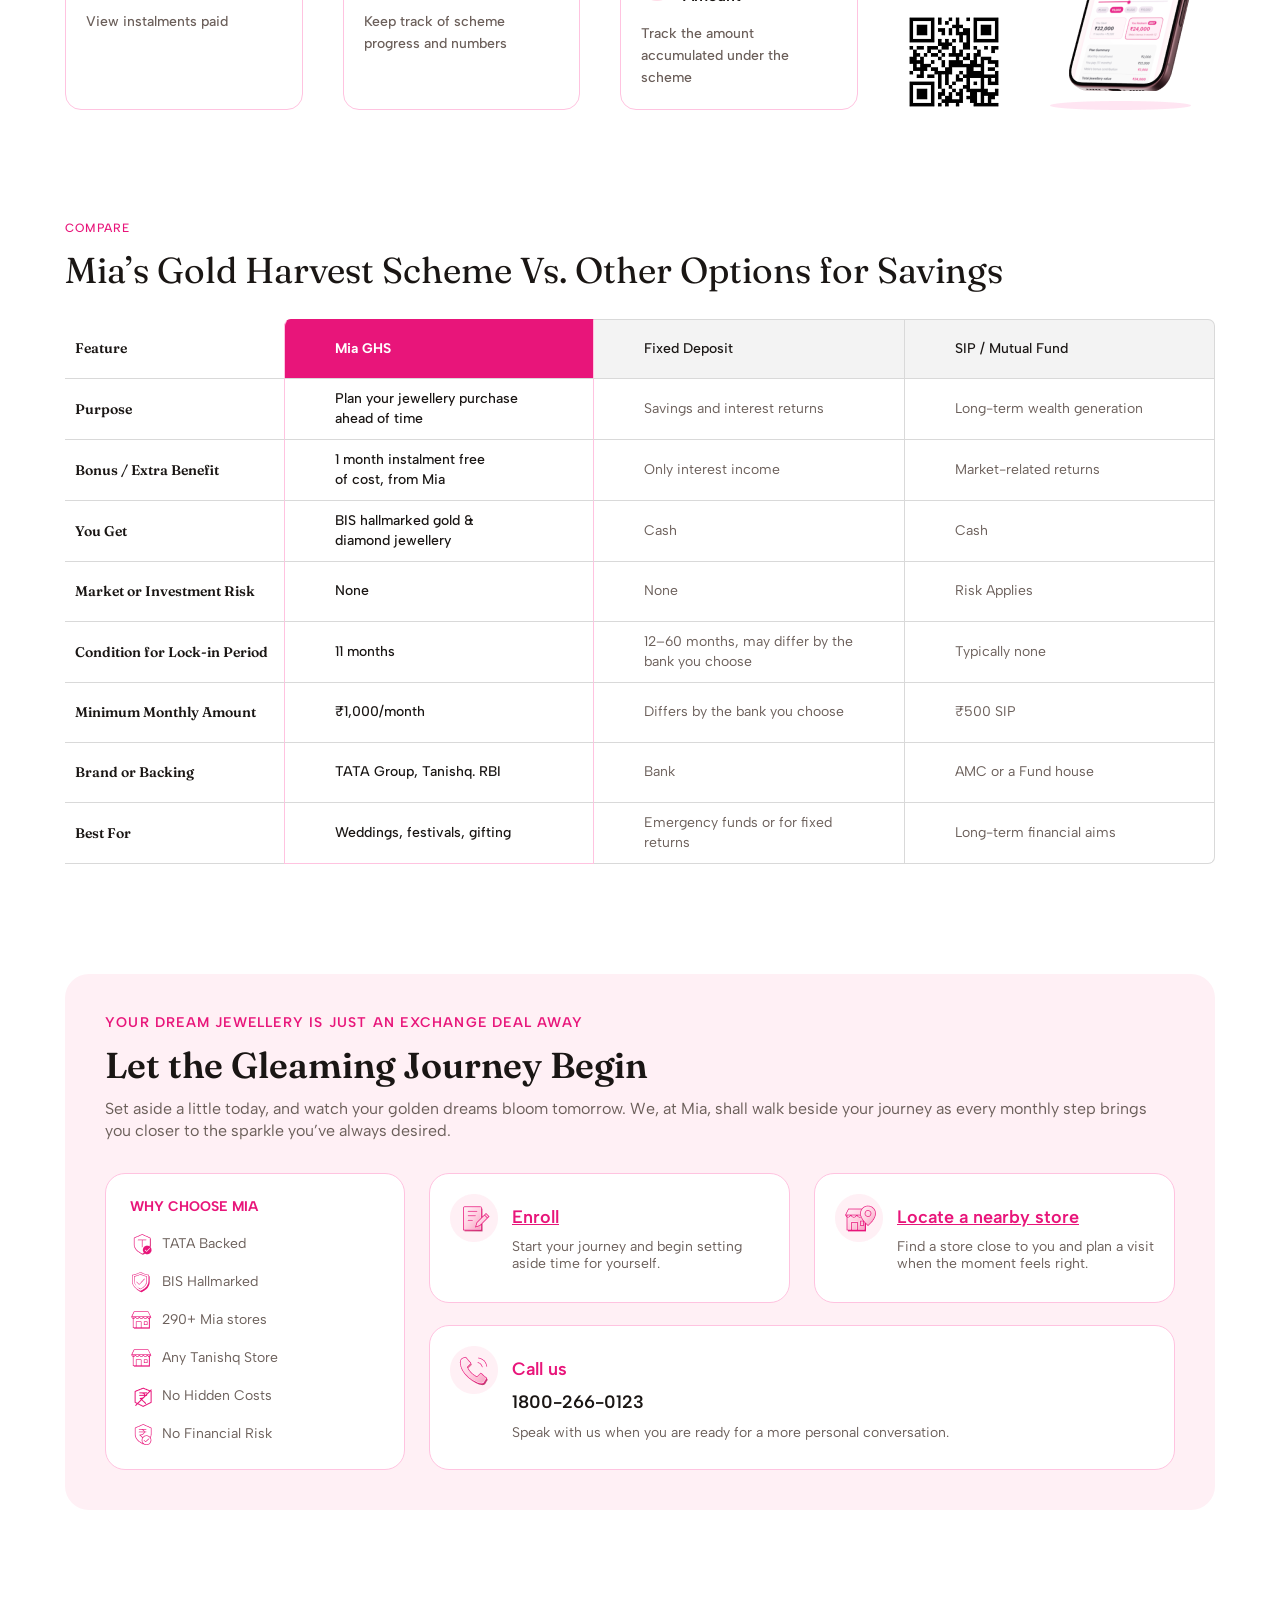
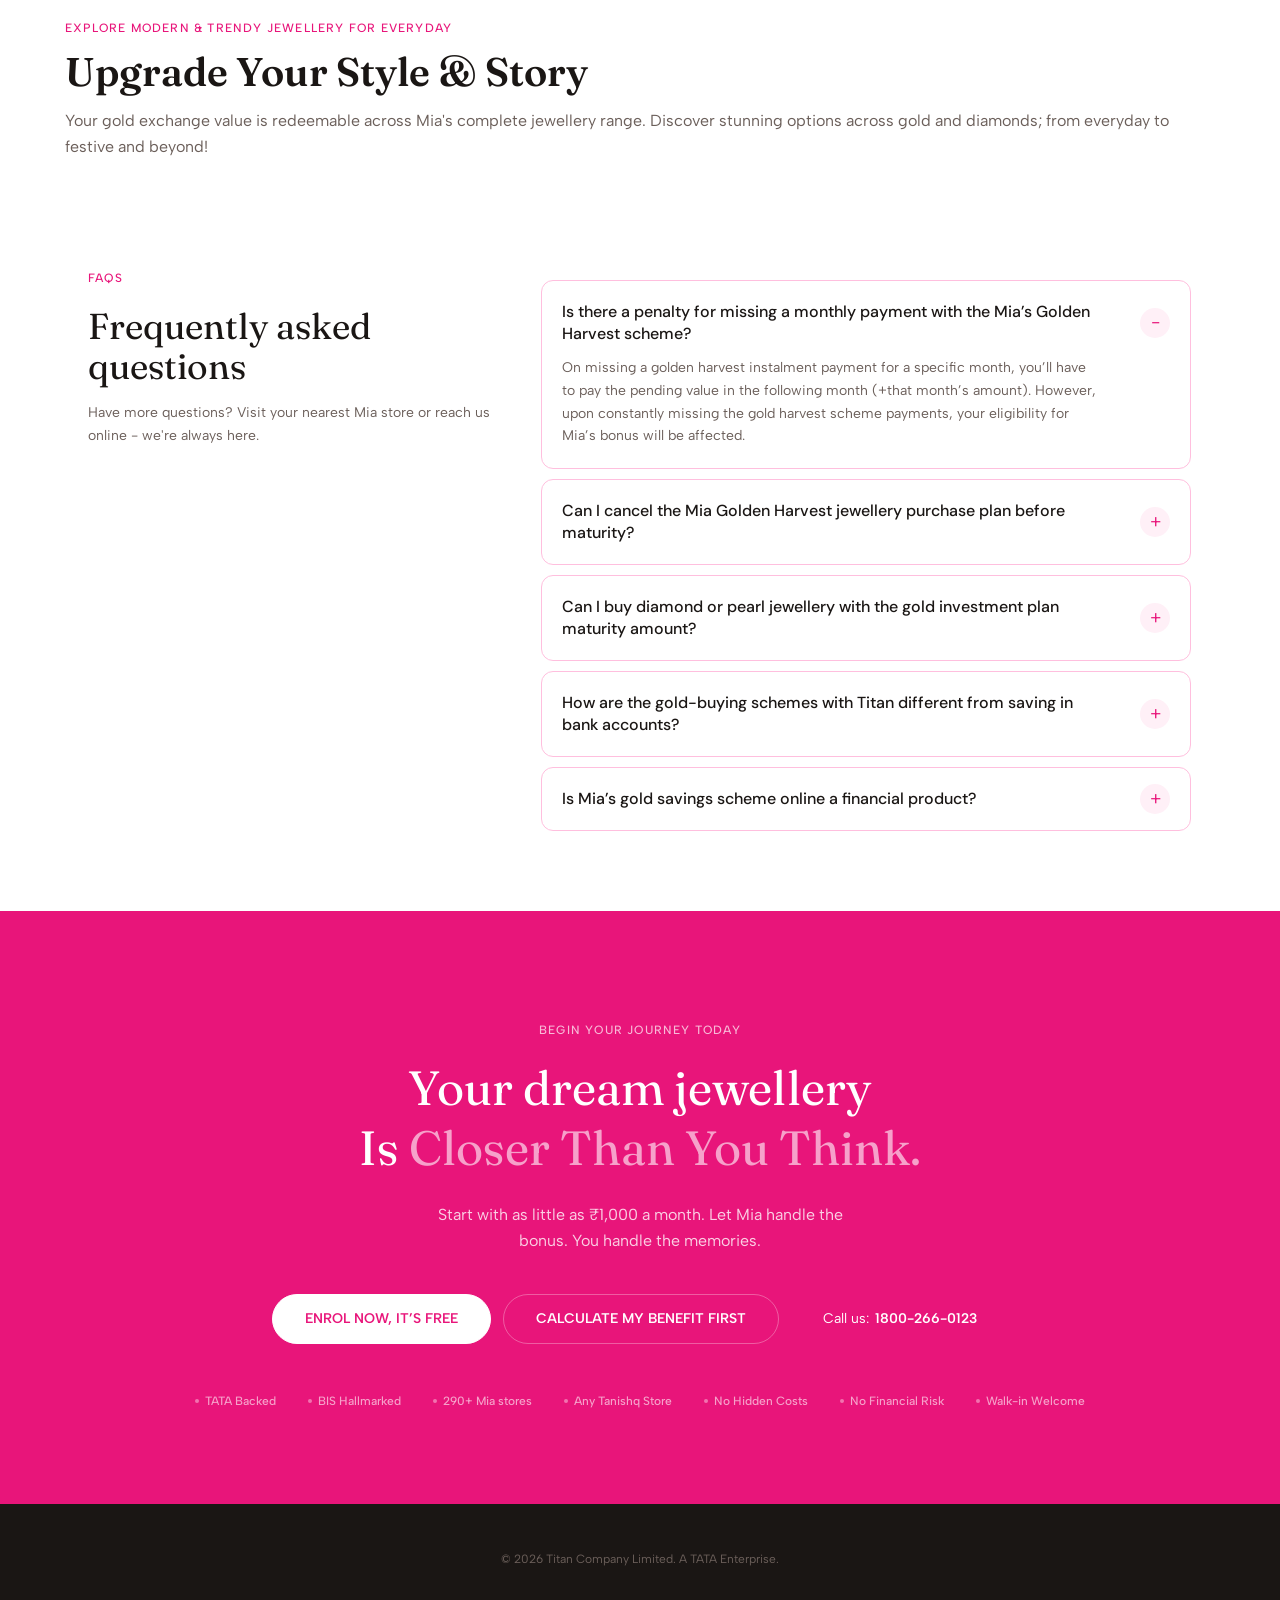
==== commit 1b4bb212: "QR code addition" ====
--- a/index.html
+++ b/index.html
@@ -131,7 +131,7 @@
         </ul>
         <div class="ghs-about-actions">
           <a class="ghs-button ghs-about-start" href="#savings-preview" id="about-start-plan">Start My Plan</a>
-          <a class="ghs-gold-rate" href="https://www.miabytanishq.com/en_IN/gold-rate-today">Check Today's Gold Rate <span aria-hidden="true">→</span></a>
+          <a class="ghs-gold-rate" href="https://www.miabytanishq.com/en_IN/gold-rate-today" target="_blank" rel="noopener noreferrer">Check Today's Gold Rate <span aria-hidden="true">→</span></a>
         </div>
       </div>
 
@@ -294,7 +294,7 @@
             <h3 id="explore-rate-heading">Check Today’s Gold Rate</h3>
             <p>Stay updated with live 22KT and 18KT gold rates as you plan your purchase.</p>
           </div>
-          <a class="ghs-button ghs-explore-button" href="https://www.miabytanishq.com/en_IN/gold-rate-today">View Gold Rate <span aria-hidden="true">→</span></a>
+          <a class="ghs-button ghs-explore-button" href="https://www.miabytanishq.com/en_IN/jewellery-purchase-plan.html" target="_blank" rel="noopener noreferrer">View Gold Rate <span aria-hidden="true">→</span></a>
         </article>
         <article class="ghs-explore-card ghs-explore-exchange" aria-labelledby="explore-exchange-heading">
           <img class="ghs-exchange-art" src="assets/Mask%20group%20(1).png" width="556" height="156" alt="" loading="lazy">
@@ -302,7 +302,7 @@
             <h3 id="explore-exchange-heading">Gold Exchange Program</h3>
             <p>Turn Your Old Gold Jewellery into value towards a new Mia Favorite.</p>
           </div>
-          <a class="ghs-button ghs-explore-button" href="https://www.miabytanishq.com/en_IN/gold-exchange-program.html">Explore GEP <span aria-hidden="true">→</span></a>
+          <a class="ghs-button ghs-explore-button" href="https://www.miabytanishq.com/en_IN/gold-exchange-program.html" target="_blank" rel="noopener noreferrer">Explore GEP <span aria-hidden="true">→</span></a>
         </article>
       </div>
     </section>
@@ -466,7 +466,10 @@
           </li>
         </ul>
       </div>
-      <img class="ghs-app-phone" src="assets/Group%20369.png" width="165" height="239" alt="Golden Harvest app savings preview on a phone" loading="lazy">
+      <div class="ghs-app-artwork">
+        <img class="ghs-app-qr" src="assets/Rectangle%2034625907.png" width="96" height="96" alt="Scan to download the Golden Harvest app" loading="lazy">
+        <img class="ghs-app-phone" src="assets/Group%20369.png" width="165" height="239" alt="Golden Harvest app savings preview on a phone" loading="lazy">
+      </div>
     </section>
     <section class="ghs-compare ghs-container" aria-labelledby="compare-heading">
       <p class="ghs-eyebrow">Compare</p>
@@ -513,7 +516,7 @@
           </div>
           <div class="ghs-journey-card">
             <img src="assets/Locate%20a%20nearby%20store.png" width="48" height="48" alt="" loading="lazy">
-            <div><a class="ghs-journey-link" href="https://www.miabytanishq.com/en_IN/store-locator/find">Locate a nearby store</a><p>Find a store close to you and plan a visit when the moment feels right.</p></div>
+            <div><a class="ghs-journey-link" href="https://www.miabytanishq.com/en_IN/store-locator/find" target="_blank" rel="noopener noreferrer">Locate a nearby store</a><p>Find a store close to you and plan a visit when the moment feels right.</p></div>
           </div>
           <div class="ghs-journey-card ghs-journey-call">
             <img src="assets/Call%20Us%20artwork.png" width="48" height="48" alt="" loading="lazy">
--- a/styles.css
+++ b/styles.css
@@ -54,6 +54,7 @@
 .ghs-dialog-close { position: absolute; top: 12px; right: 16px; border: 0; background: none; font-size: 28px; cursor: pointer; color: var(--ghs-muted); }
 .ghs-enrol-dialog { width: min(447px, calc(100% - 32px)); max-height: calc(100vh - 32px); max-height: calc(100dvh - 32px); padding: 32px; overflow-y: auto; border: 1px solid #f0e6e0; border-radius: 16px; background: #fff; box-shadow: 0 1px 2px -1px rgb(0 0 0 / 10%), 0 1px 3px rgb(0 0 0 / 10%); }
 .ghs-enrol-dialog .ghs-dialog-close { top: 6px; right: 6px; width: 32px; height: 32px; }
+.ghs-enrol-dialog { overscroll-behavior: contain; }
 .ghs-enrol-header { display: flex; flex-direction: column; gap: 12px; margin-bottom: 24px; }
 .ghs-enrol-header > .ghs-eyebrow { margin: 0; color: var(--ghs-pink); font-weight: 600; line-height: 16px; }
 .ghs-enrol-header > h2 { margin: 0; font-size: 28px; font-weight: 600; line-height: 36px; }
@@ -293,7 +294,7 @@
 .ghs-product-cards img { display: block; width: 100%; height: auto; aspect-ratio: 206 / 140; object-fit: cover; border: 1px solid #ffedf6; border-radius: 12px; }
 .ghs-product-cards p { margin: 12px 0 0; font-size: 15px; font-weight: 600; line-height: 20px; }
 .ghs-products-note { margin-top: 32px; }
-.ghs-app { display: grid; grid-template-columns: minmax(0, 875px) 165px; gap: 110px; margin-bottom: 110px; }
+.ghs-app { display: grid; grid-template-columns: minmax(0, 1fr) 309px; gap: 48px; margin-bottom: 110px; }
 .ghs-app-intro { padding-left: 8px; }
 .ghs-app-intro h2 { margin: 16px 0 10px; font-family: Fraunces, Georgia, serif; font-size: 36px; font-weight: 600; line-height: 36px; }
 .ghs-app-intro > p:last-child { margin: 0; color: var(--ghs-muted); font-size: 16px; line-height: 26px; }
@@ -303,6 +304,9 @@
 .ghs-app-features h3 img { flex-shrink: 0; width: 32px; height: 32px; object-fit: contain; }
 .ghs-app-features li > p { max-width: 200px; margin: 16px 0 0; color: var(--ghs-muted); font-size: 14px; font-weight: 500; line-height: 22px; }
 .ghs-app-phone { display: block; width: 165px; height: auto; margin-top: 32px; object-fit: contain; }
+.ghs-app-artwork { display: grid; grid-template-columns: 96px minmax(0, 165px); align-items: end; align-self: end; gap: 48px; width: 100%; max-width: 309px; }
+.ghs-app-qr { display: block; width: 96px; height: 96px; object-fit: contain; }
+.ghs-app-artwork .ghs-app-phone { width: 100%; max-width: 165px; }
 .ghs-compare { margin-bottom: 110px; }
 .ghs-compare > h2 { margin: 12px 0 26px; font-family: Fraunces, Georgia, serif; font-size: 36px; font-weight: 400; line-height: 45px; }
 .ghs-compare-scroll { overflow-x: auto; }
@@ -379,7 +383,8 @@
 .ghs-footer { padding: 46px 24px; background: #1a1614; color: var(--ghs-muted); font-family: "Albert Sans", Arial, sans-serif; font-size: 12px; line-height: 18px; text-align: center; }
 .ghs-footer p { margin: 0; }
 @media (max-width: 1230px) {
-  .ghs-app { grid-template-columns: minmax(0, 1fr) 165px; gap: 50px; }
+  .ghs-app { grid-template-columns: minmax(0, 1fr) 285px; gap: 32px; }
+  .ghs-app-artwork { gap: 24px; max-width: 285px; }
   .ghs-app-features { gap: 24px; }
   .ghs-trust-cards { gap: 24px; }
   .ghs-perfect-cards article { padding: 32px 24px; }
@@ -415,8 +420,12 @@
   .ghs-app-features li { min-height: 0; padding: 20px; }
   .ghs-app-features li > p { max-width: none; }
   .ghs-app-phone { justify-self: center; margin-top: 0; }
+  .ghs-app-artwork { justify-self: center; }
+  .ghs-app-qr { align-self: center; }
   .ghs-products { margin-bottom: 64px; }
-  .ghs-product-cards { grid-template-columns: repeat(2, minmax(0, 1fr)); gap: 24px; }
+  .ghs-product-cards { grid-template-columns: repeat(4, minmax(0, 1fr)); gap: 24px; }
+  .ghs-product-cards li { grid-column: span 2; }
+  .ghs-product-cards li:last-child:nth-child(odd) { grid-column: 2 / span 2; }
   .ghs-occasion-benefit { margin-bottom: 64px; }
   .ghs-occasion-table-wrap { min-width: 600px; }
   .ghs-occasion-purchase-col { width: 40%; }
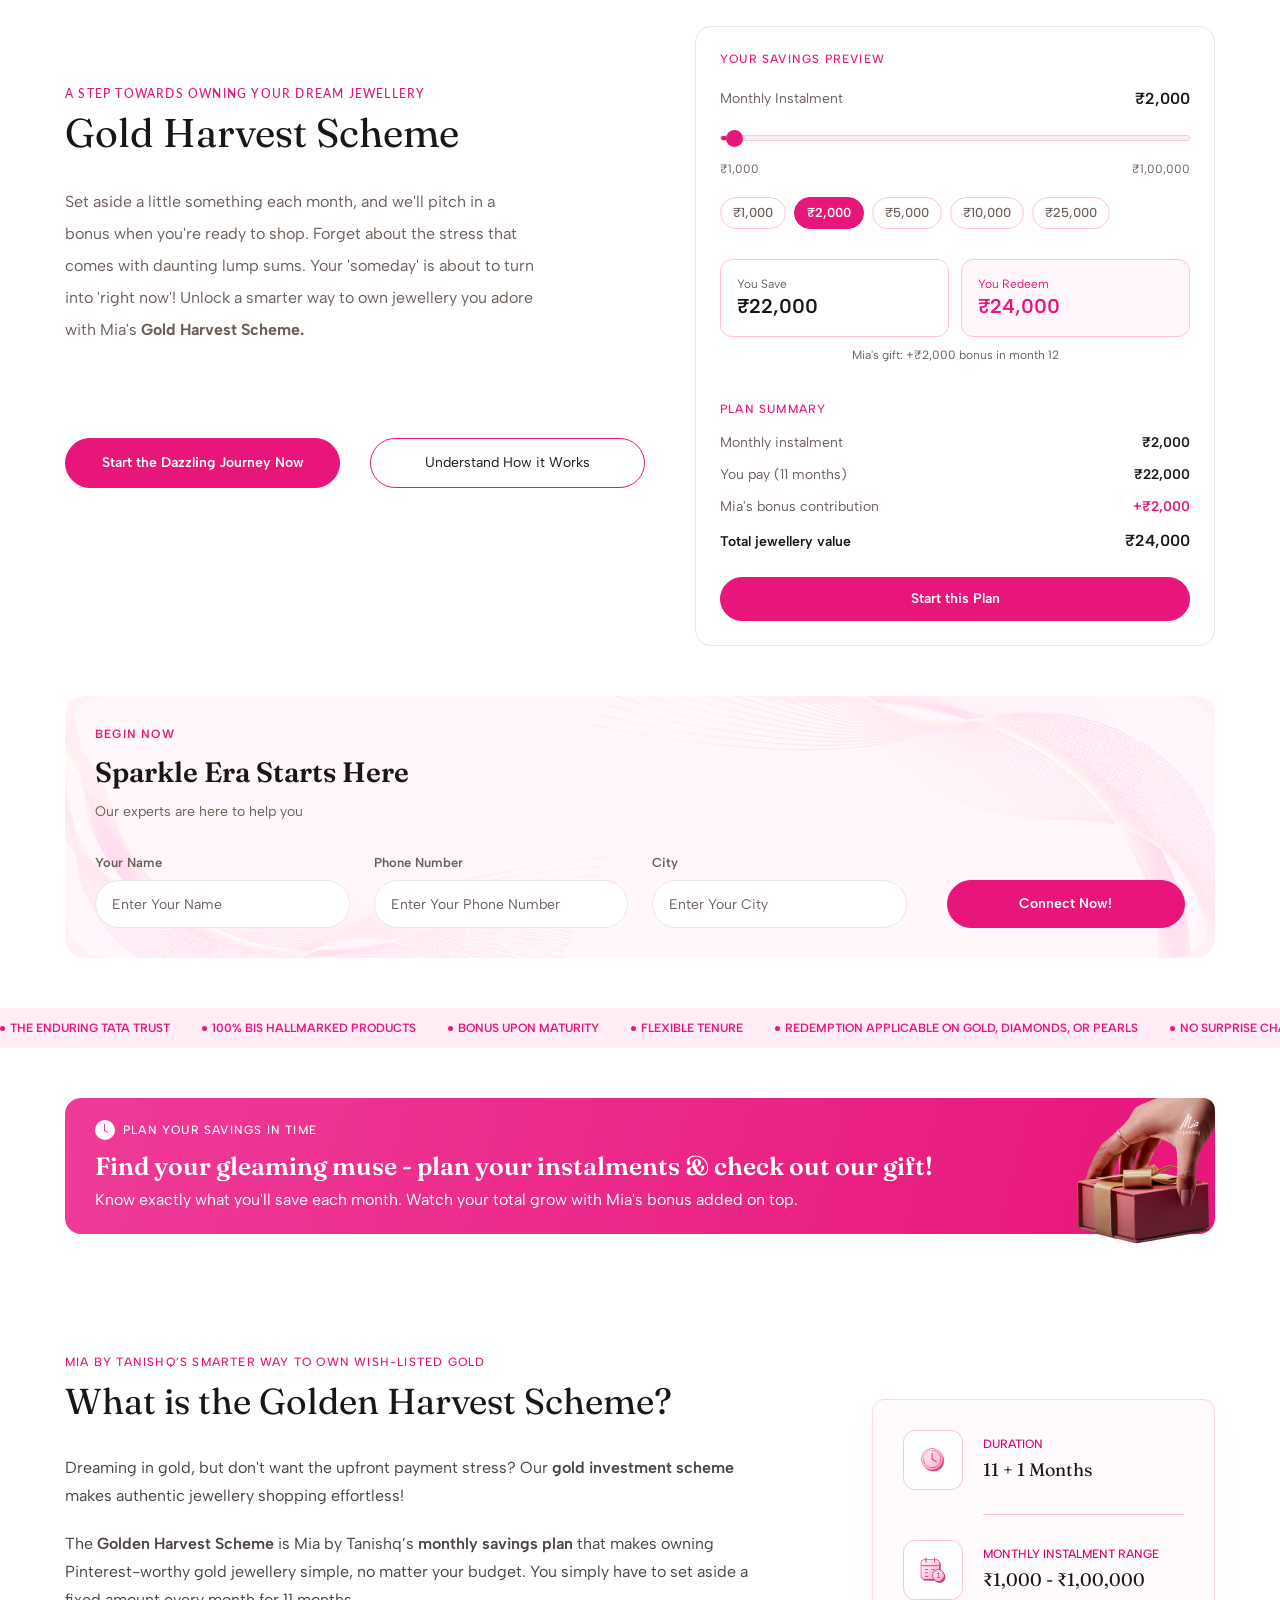
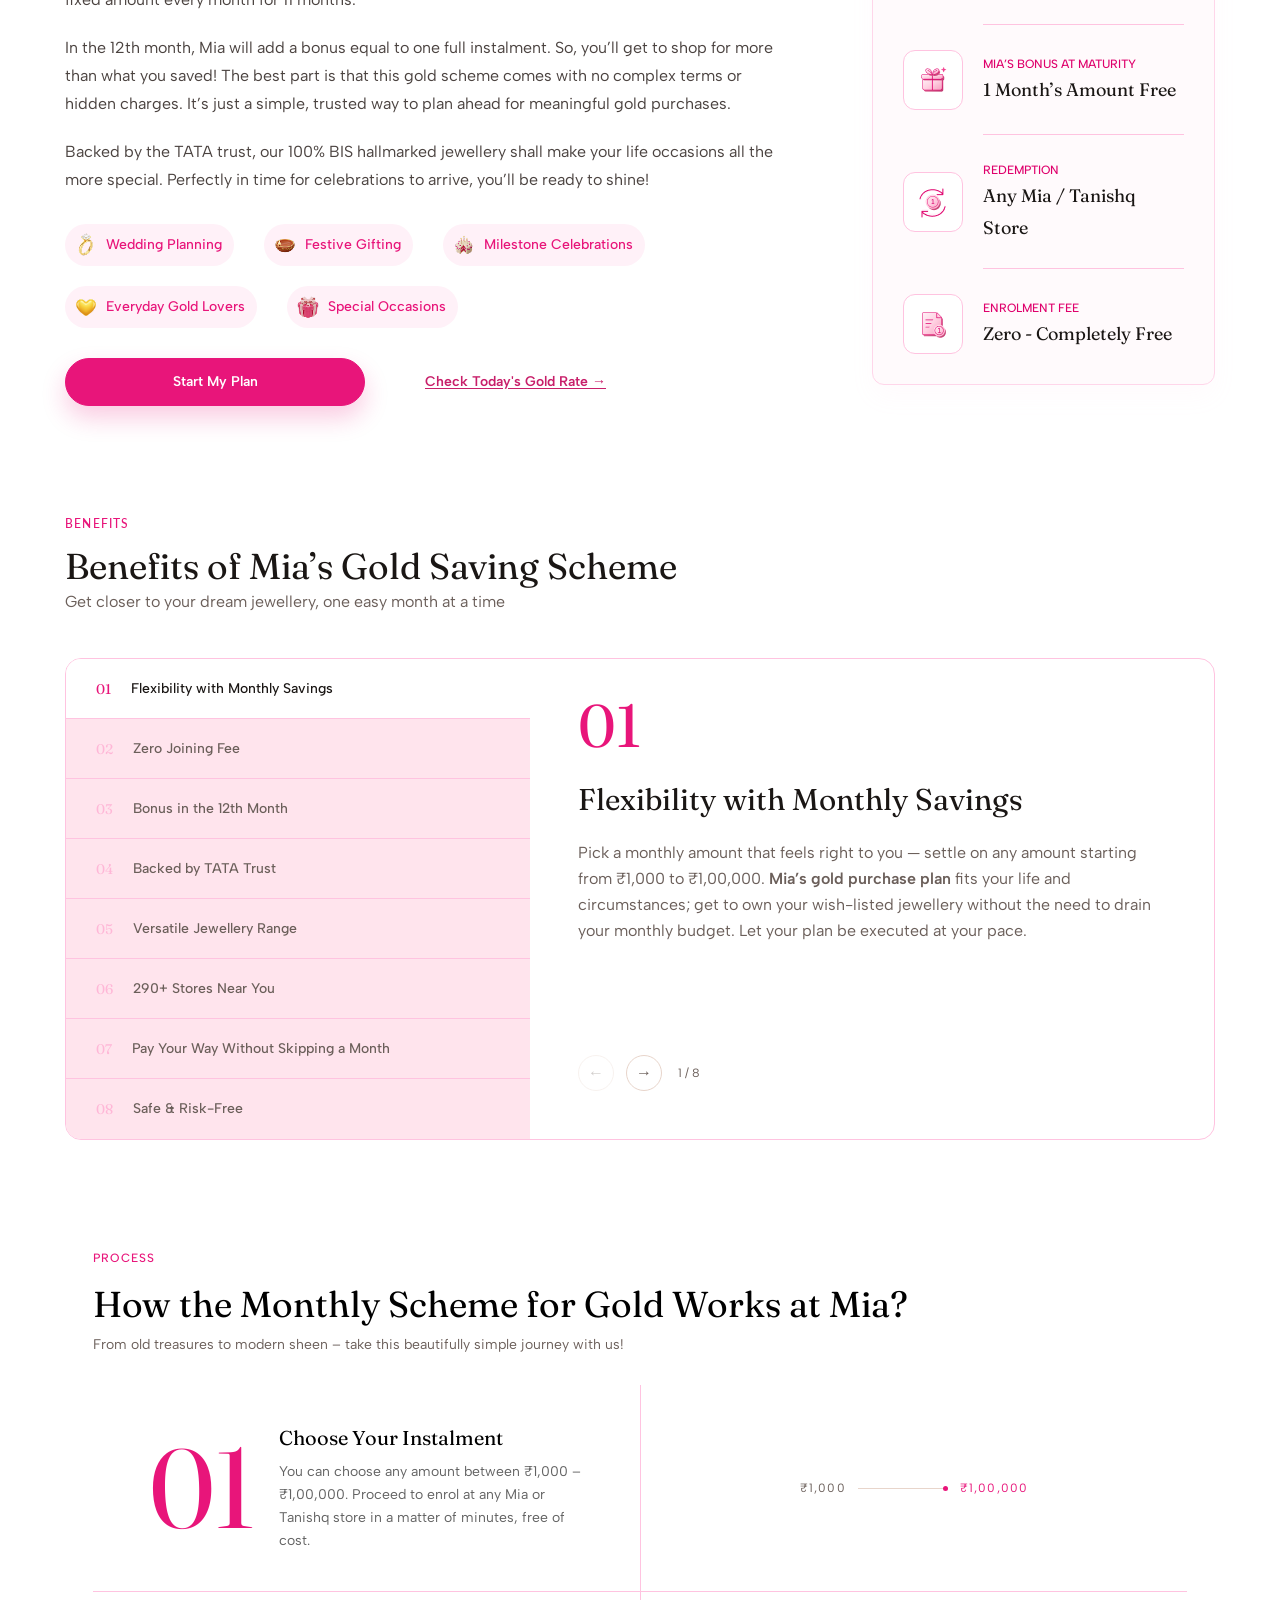
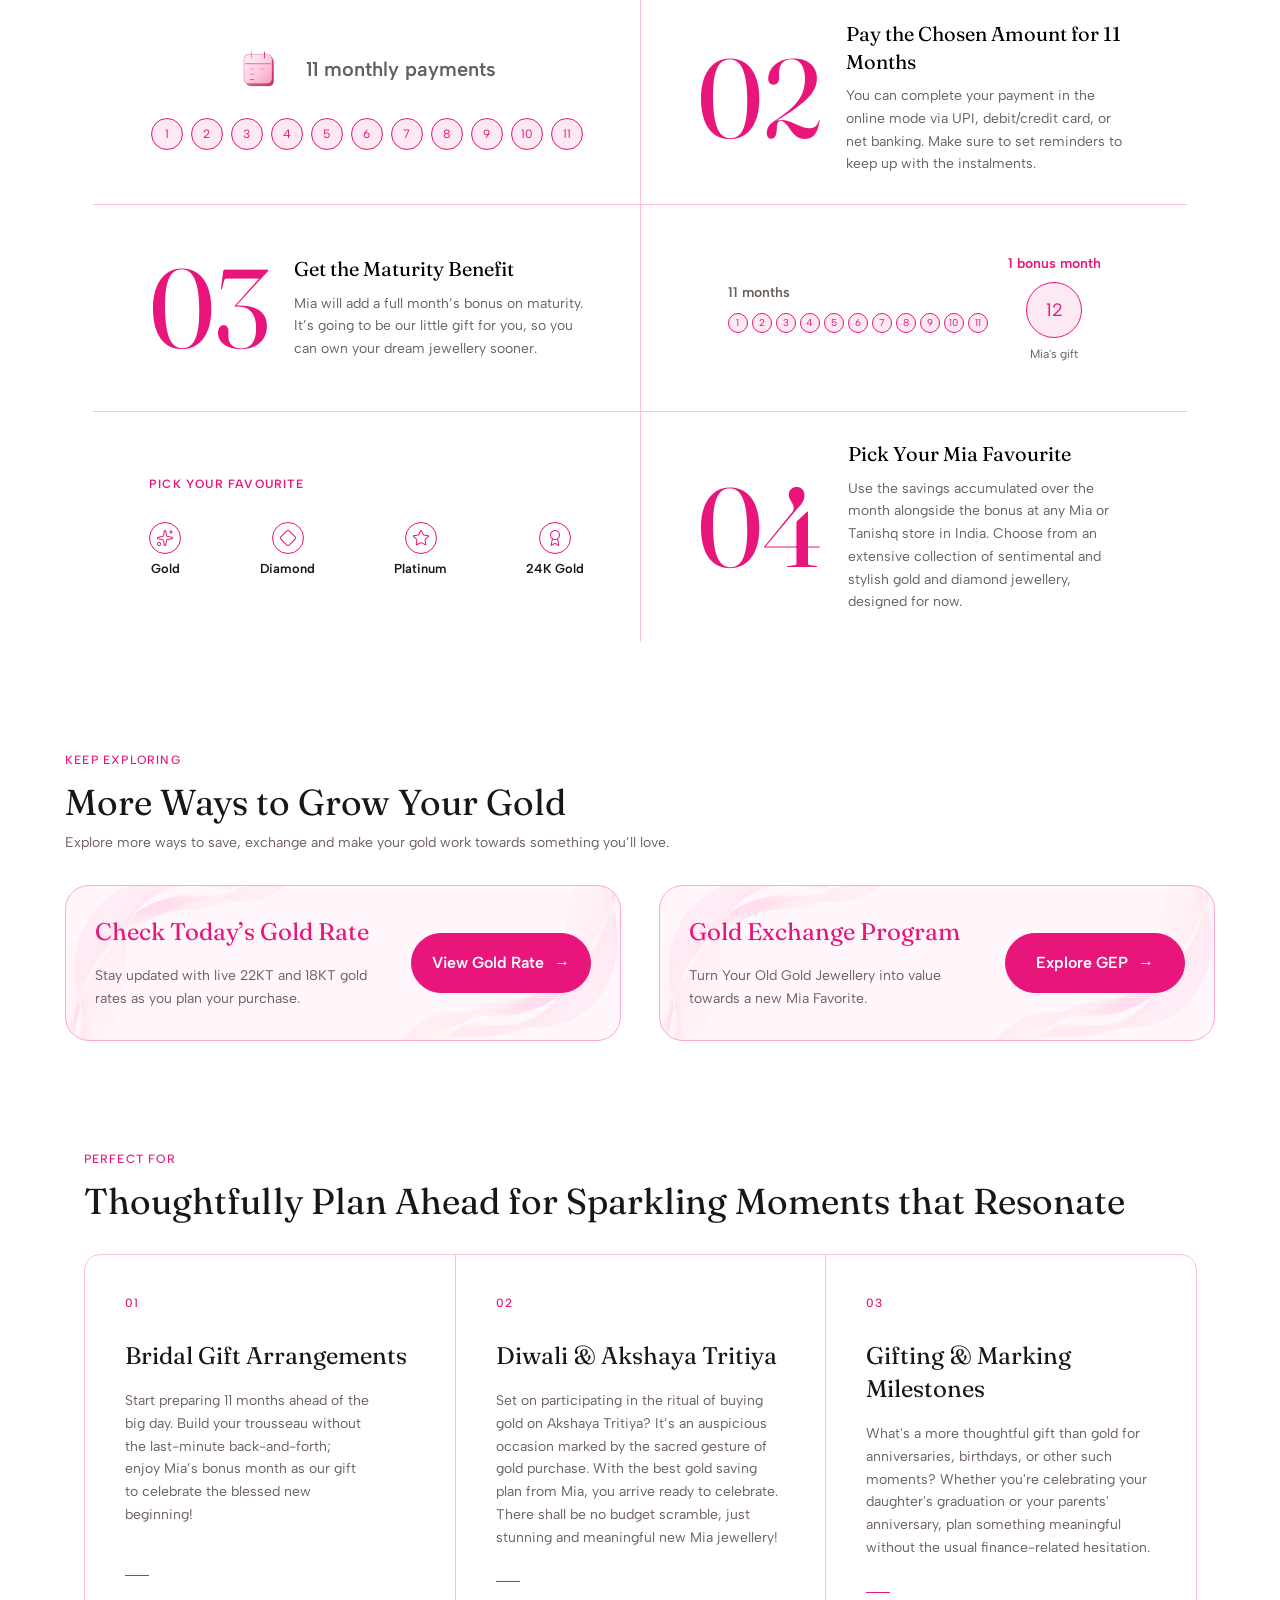
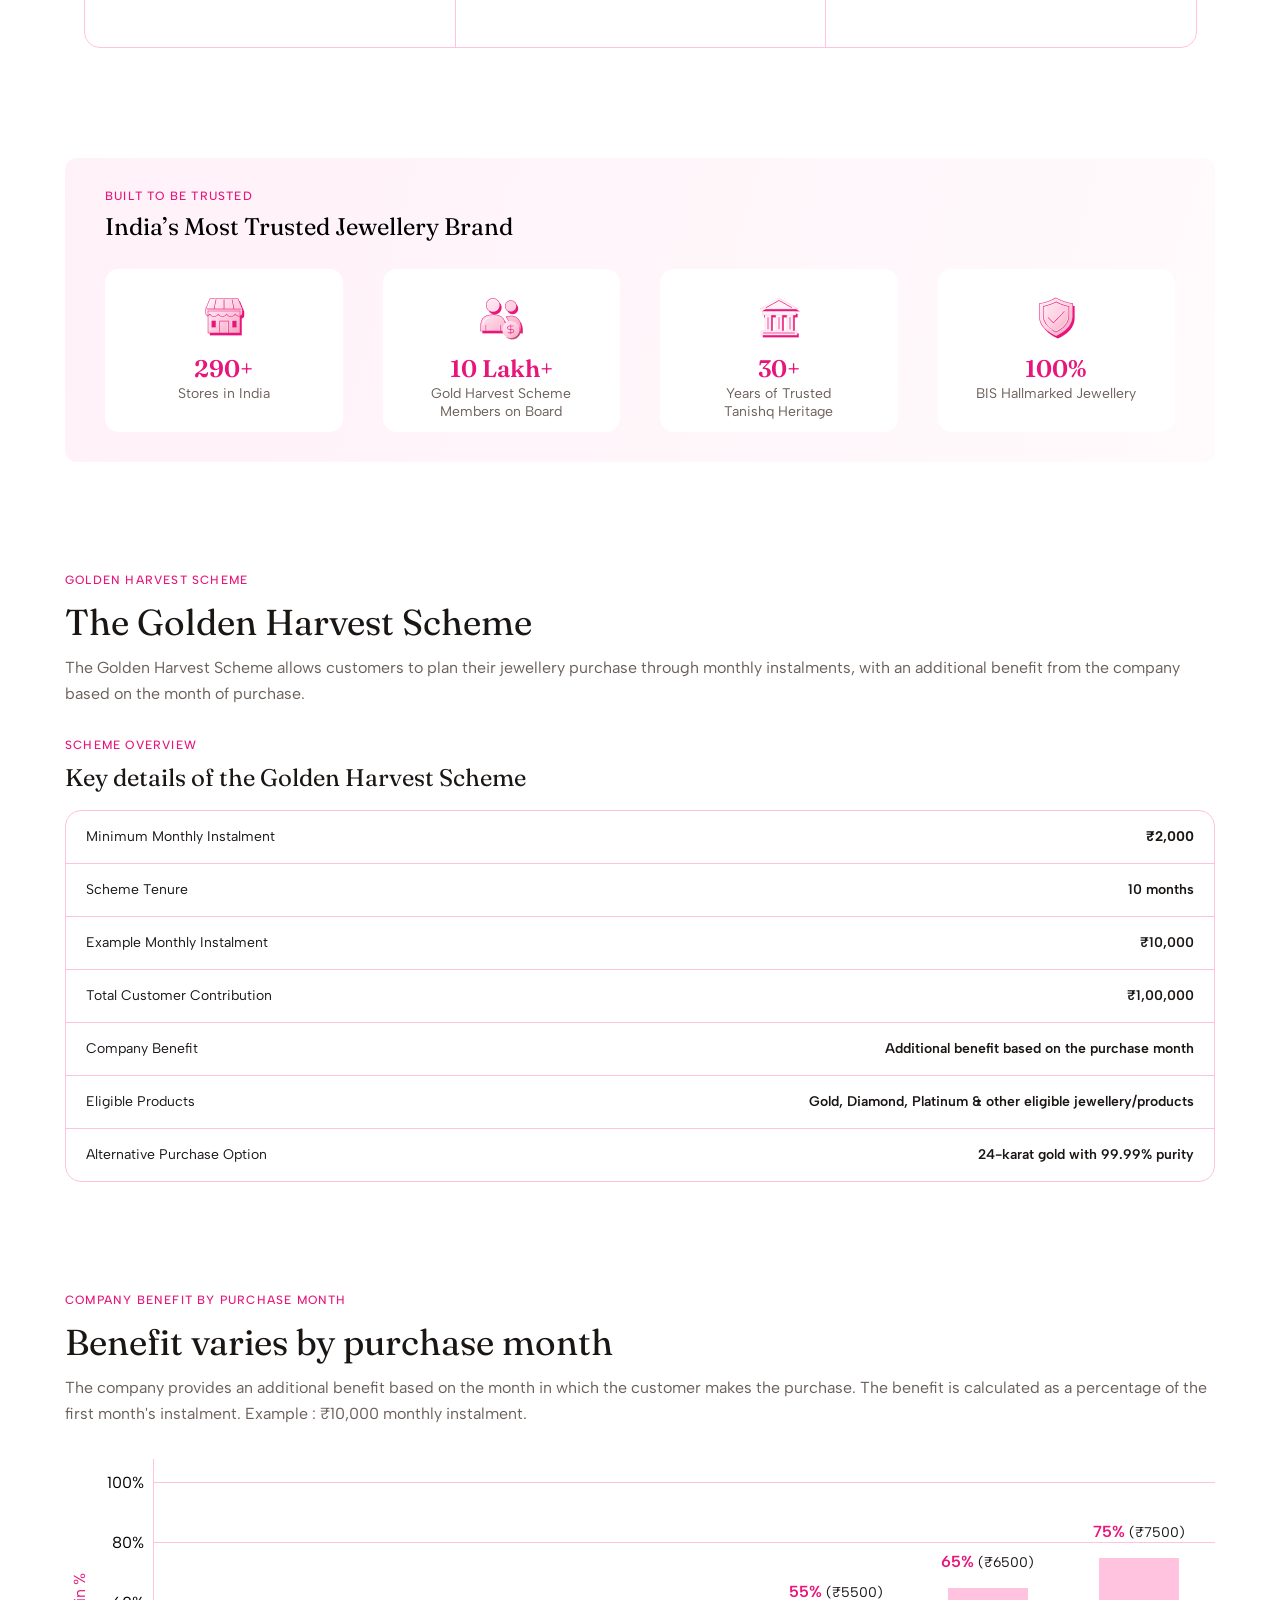
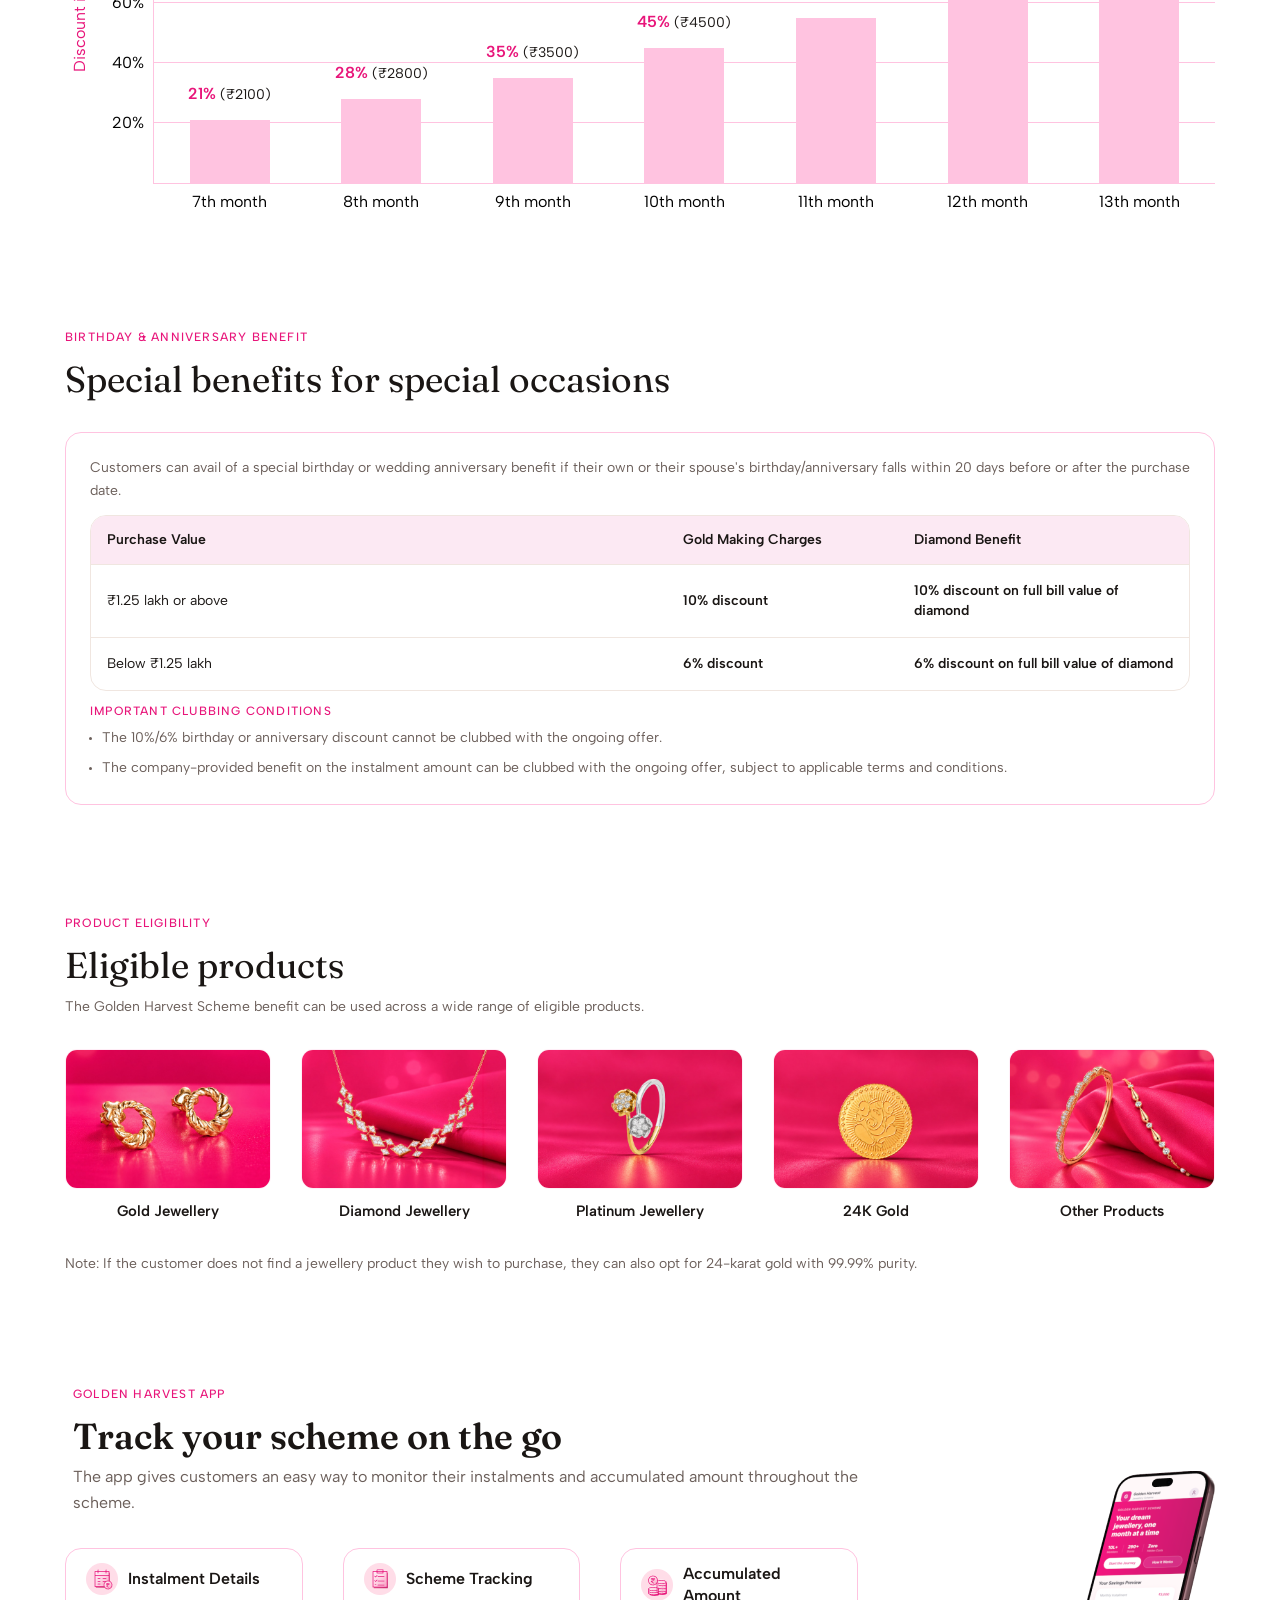
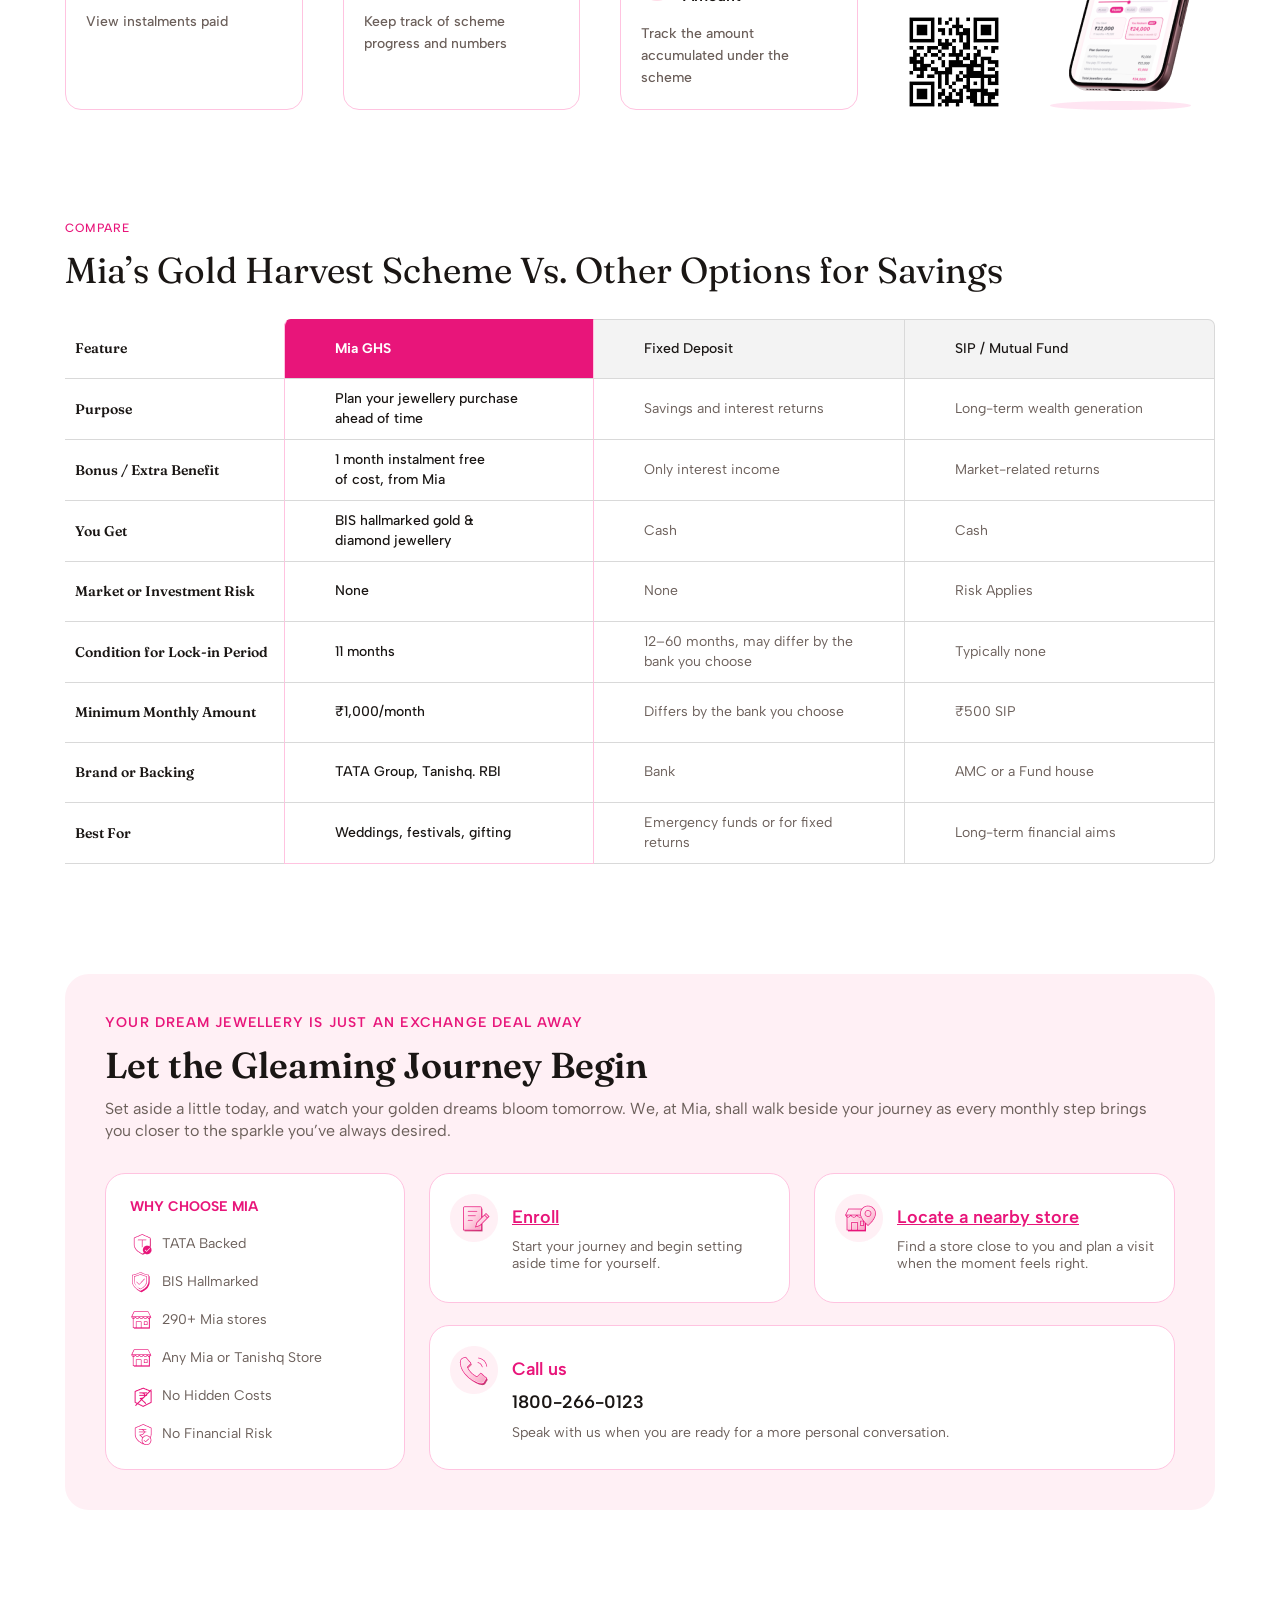
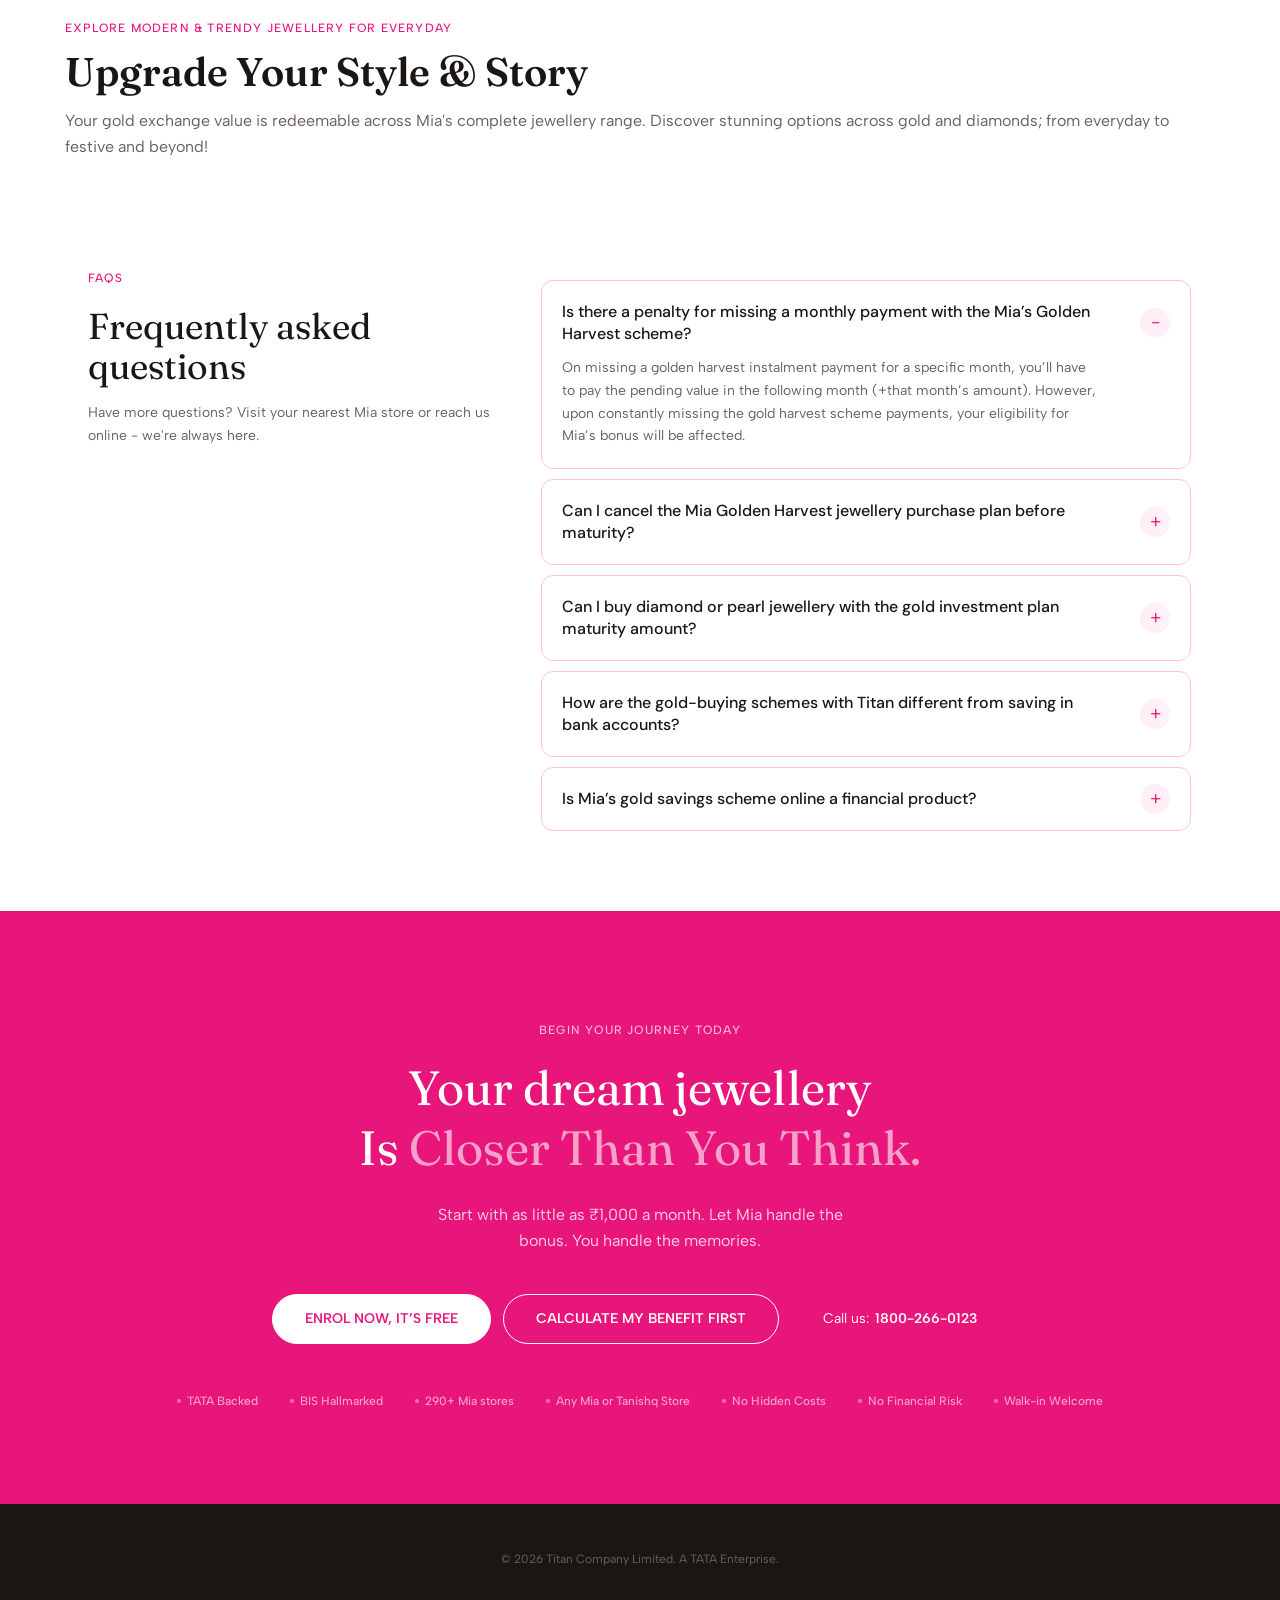
==== commit 0dc469b1: "fix: update CTA behavior, button borders, store labels and product links" ====
--- a/index.html
+++ b/index.html
@@ -21,7 +21,7 @@
         <p class="ghs-description">Set aside a little something each month, and we'll pitch in a bonus when you're ready to shop. Forget about the stress that comes with daunting lump sums. Your 'someday' is about to turn into 'right now'! Unlock a smarter way to own jewellery you adore with Mia's <strong>Gold Harvest Scheme.</strong></p>
         <div class="ghs-actions">
           <button class="ghs-button" type="button" id="explore-plan" aria-haspopup="dialog" aria-controls="enrol-dialog">Start the Dazzling Journey Now</button>
-          <button class="ghs-button ghs-button-secondary" type="button" id="how-it-works" aria-haspopup="dialog" aria-controls="enrol-dialog">Understand How it Works</button>
+          <button class="ghs-button ghs-button-secondary" type="button" id="how-it-works">Understand How it Works</button>
         </div>
       </div>
 
@@ -130,7 +130,7 @@
           <li><img src="assets/3D%20Gift%20Box%20with%20Ribbon.png" width="30" height="30" alt="" loading="lazy">Special Occasions</li>
         </ul>
         <div class="ghs-about-actions">
-          <a class="ghs-button ghs-about-start" href="#savings-preview" id="about-start-plan">Start My Plan</a>
+          <button class="ghs-button ghs-about-start" type="button" id="about-start-plan" aria-haspopup="dialog" aria-controls="enrol-dialog">Start My Plan</button>
           <a class="ghs-gold-rate" href="https://www.miabytanishq.com/en_IN/gold-rate-today" target="_blank" rel="noopener noreferrer">Check Today's Gold Rate <span aria-hidden="true">→</span></a>
         </div>
       </div>
@@ -436,11 +436,11 @@
       <h2 id="products-heading">Eligible products</h2>
       <p class="ghs-products-intro">The Golden Harvest Scheme benefit can be used across a wide range of eligible products.</p>
       <ul class="ghs-product-cards">
-        <li><img src="assets/ghs-eligible-products-gold.jpg" width="206" height="140" alt="" loading="lazy"><p>Gold Jewellery</p></li>
-        <li><img src="assets/ghs-eligible-products-diamond.jpg" width="206" height="140" alt="" loading="lazy"><p>Diamond Jewellery</p></li>
-        <li><img src="assets/ghs-eligible-products-platinum.jpg" width="206" height="140" alt="" loading="lazy"><p>Platinum Jewellery</p></li>
-        <li><img src="assets/ghs-eligible-products-24kt.jpg" width="206" height="140" alt="" loading="lazy"><p>24K Gold</p></li>
-        <li><img src="assets/ghs-eligible-products-others.jpg" width="206" height="140" alt="" loading="lazy"><p>Other Products</p></li>
+        <li><a class="ghs-product-link" href="https://www.miabytanishq.com/en_IN/plain-gold-jewellery" target="_blank" rel="noopener noreferrer"><img src="assets/ghs-eligible-products-gold.jpg" width="206" height="140" alt="" loading="lazy"><p>Gold Jewellery</p></a></li>
+        <li><a class="ghs-product-link" href="https://www.miabytanishq.com/en_IN/diamond-jewellery" target="_blank" rel="noopener noreferrer"><img src="assets/ghs-eligible-products-diamond.jpg" width="206" height="140" alt="" loading="lazy"><p>Diamond Jewellery</p></a></li>
+        <li><a class="ghs-product-link" href="https://www.miabytanishq.com/en_IN/search?search-button=&amp;q=platinum+jewellery&amp;lang=null" target="_blank" rel="noopener noreferrer"><img src="assets/ghs-eligible-products-platinum.jpg" width="206" height="140" alt="" loading="lazy"><p>Platinum Jewellery</p></a></li>
+        <li><a class="ghs-product-link" href="https://www.miabytanishq.com/en_IN/search?search-button=&amp;q=24k+gold&amp;lang=en_IN" target="_blank" rel="noopener noreferrer"><img src="assets/ghs-eligible-products-24kt.jpg" width="206" height="140" alt="" loading="lazy"><p>24K Gold</p></a></li>
+        <li><a class="ghs-product-link" href="https://www.miabytanishq.com/en_IN/all-jewellery" target="_blank" rel="noopener noreferrer"><img src="assets/ghs-eligible-products-others.jpg" width="206" height="140" alt="" loading="lazy"><p>Other Products</p></a></li>
       </ul>
       <p class="ghs-products-note">Note: If the customer does not find a jewellery product they wish to purchase, they can also opt for 24-karat gold with 99.99% purity.</p>
     </section>
@@ -504,7 +504,7 @@
             <li><span class="ghs-journey-badge ghs-badge-tata"><img src="assets/Group%201171281457.png" alt="" loading="lazy"></span>TATA Backed</li>
             <li><span class="ghs-journey-badge"><img src="assets/Group%201171281458.png" alt="" loading="lazy"></span>BIS Hallmarked</li>
             <li><span class="ghs-journey-badge"><img src="assets/Group%201171281459.png" alt="" loading="lazy"></span>290+ Mia stores</li>
-            <li><span class="ghs-journey-badge"><img src="assets/Group%201171281459.png" alt="" loading="lazy"></span>Any Tanishq Store</li>
+            <li><span class="ghs-journey-badge"><img src="assets/Group%201171281459.png" alt="" loading="lazy"></span>Any Mia or Tanishq Store</li>
             <li><span class="ghs-journey-badge ghs-badge-cost"><img src="assets/Group%201171281460.png" alt="" loading="lazy"></span>No Hidden Costs</li>
             <li><span class="ghs-journey-badge ghs-badge-risk"><img src="assets/Group%201171281461.png" alt="" loading="lazy"></span>No Financial Risk</li>
           </ul>
@@ -577,7 +577,7 @@
           <li>TATA Backed</li>
           <li>BIS Hallmarked</li>
           <li>290+ Mia stores</li>
-          <li>Any Tanishq Store</li>
+          <li>Any Mia or Tanishq Store</li>
           <li>No Hidden Costs</li>
           <li>No Financial Risk</li>
           <li>Walk-in Welcome</li>
--- a/styles.css
+++ b/styles.css
@@ -18,7 +18,7 @@
 .ghs-actions { display: flex; gap: 30px; margin-top: 92px; }
 .ghs-button { display: inline-flex; align-items: center; justify-content: center; min-height: 50px; padding: 14px 28px; border: 1px solid var(--ghs-pink); border-radius: 999px; background: var(--ghs-pink); color: #fff; font-family: inherit; font-size: 14px; font-weight: 600; line-height: 20px; text-decoration: none; cursor: pointer; text-align: center; }
 .ghs-actions .ghs-button { width: 275px; flex-shrink: 0; }
-.ghs-button-secondary { border-color: #e8d5cb; background: #fff; color: var(--ghs-ink); font-weight: 400; }
+.ghs-button-secondary { border-color: var(--ghs-pink); background: #fff; color: var(--ghs-ink); font-weight: 400; }
 .ghs-button:hover { background: #cd0c67; border-color: #cd0c67; }
 .ghs-button-secondary:hover { background: #fff7fb; border-color: var(--ghs-pink); }
 .ghs-page :focus-visible, .ghs-dialog :focus-visible { outline: 2px solid var(--ghs-ink); outline-offset: 4px; }
@@ -291,6 +291,7 @@
 .ghs-products-intro, .ghs-products-note { margin: 0; color: var(--ghs-muted); font-size: 14px; line-height: 22.75px; }
 .ghs-product-cards { display: grid; grid-template-columns: repeat(5, minmax(0, 1fr)); gap: 30px; margin: 30px 0 0; padding: 0; list-style: none; }
 .ghs-product-cards li { min-width: 0; text-align: center; }
+.ghs-product-link { display: block; color: inherit; text-decoration: none; }
 .ghs-product-cards img { display: block; width: 100%; height: auto; aspect-ratio: 206 / 140; object-fit: cover; border: 1px solid #ffedf6; border-radius: 12px; }
 .ghs-product-cards p { margin: 12px 0 0; font-size: 15px; font-weight: 600; line-height: 20px; }
 .ghs-products-note { margin-top: 32px; }
@@ -374,6 +375,7 @@
 .ghs-closing-actions { display: flex; flex-wrap: wrap; justify-content: center; gap: 12px; margin-top: 40px; }
 .ghs-closing-button { display: inline-flex; align-items: center; justify-content: center; min-height: 50px; padding: 14px 32px; border: 1px solid rgb(255 255 255 / 30%); border-radius: 999px; background: transparent; color: #fff; font-family: inherit; font-size: 14px; font-weight: 600; line-height: 20px; text-align: center; text-decoration: none; text-transform: uppercase; cursor: pointer; }
 .ghs-closing-primary { border-color: #fff; background: #fff; color: var(--ghs-pink); }
+.ghs-closing-button:not(.ghs-closing-primary) { border-color: #fff; }
 .ghs-closing-contact { display: inline-flex; align-items: center; justify-content: center; flex-wrap: wrap; gap: 6px; min-height: 50px; margin: 0; padding: 14px 32px; color: #fff; font-size: 14px; line-height: 20px; }
 .ghs-closing-contact span { font-weight: 600; white-space: nowrap; }
 .ghs-closing-button:focus-visible { outline: 2px solid #fff; outline-offset: 4px; }
